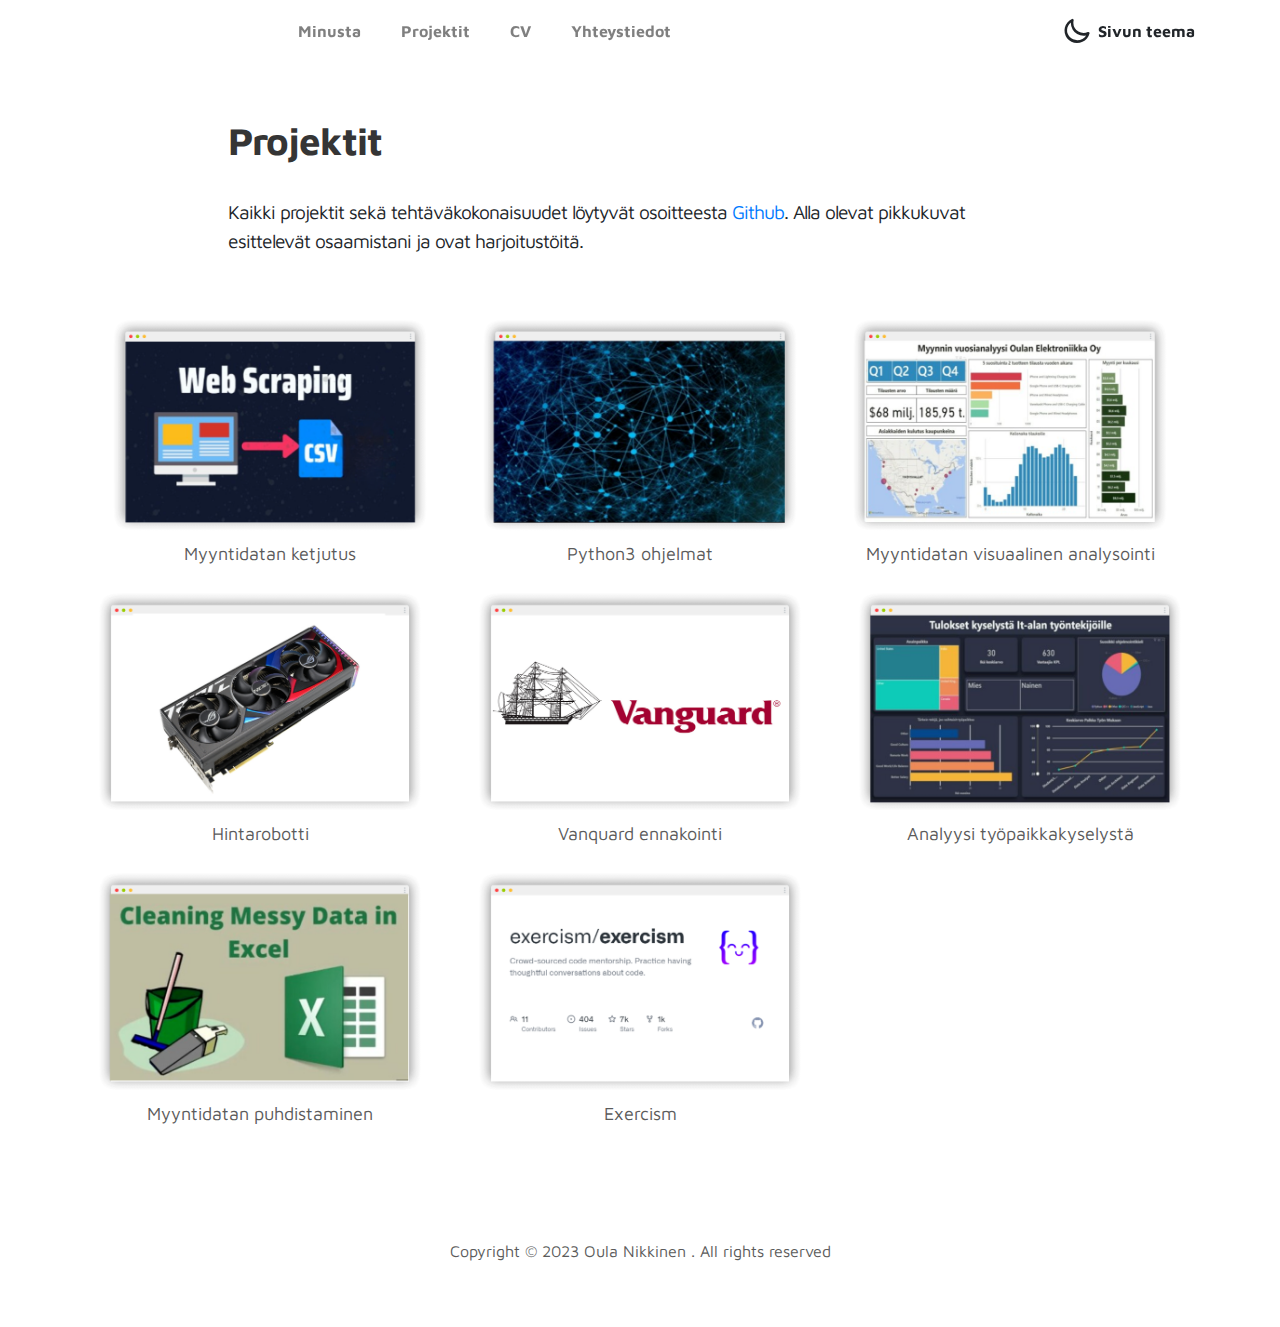
==== portfolio.html @ 18b3847d "Add files via upload" ====
<!doctype html>
<html lang="en">
  <!--ALKUTEKSTIT-->
  <head>
    <meta charset="utf-8">
    <meta name="viewport" content="width=device-width, initial-scale=1, shrink-to-fit=no">
    <meta name="description" content="">
    <meta name="author" content="">

    <title>Oula Nikkinen</title>

    <link rel="stylesheet" href="css/bootstrap.min.css">
    <link rel="stylesheet" href="css/unicons.css">
    <link rel="stylesheet" href="css/owl.carousel.min.css">
    <link rel="stylesheet" href="css/owl.theme.default.min.css">

    <!-- MAIN STYLE -->
    <link rel="stylesheet" href="css/tooplate-style.css">

  </head>
  <!--PAARUOKA-->
  <body>

    <!-- MENU -->
    <nav class="navbar navbar-expand-sm navbar-light">
      <div class="container">
        <a href="index.html" class="nav-icon"> <!-- Icon link to frontpage -->
          <script src="https://cdn.lordicon.com/ritcuqlt.js"></script>
          <lord-icon src="https://cdn.lordicon.com/etqbfrgp.json" trigger="hover" colors="outline:#131432,primary:#b4b4b4,secondary:#848484,tertiary:#b26836,quaternary:#f4f19c" state="hover" style="width:90px;height:90px"></lord-icon>
        </a>
        <a class="navbar-brand" href="index.html"></a>
    
        <button class="navbar-toggler" type="button" data-toggle="collapse" data-target="#navbarNav" aria-controls="navbarNav" aria-expanded="false"
          aria-label="Toggle navigation">
          <span class="navbar-toggler-icon"></span>
          <span class="navbar-toggler-icon"></span>
          <span class="navbar-toggler-icon"></span>
        </button>
    
        <div class="collapse navbar-collapse" id="navbarNav">
          <ul class="navbar-nav mx-auto">
            <li class="nav-item">
              <a href="index.html#Minusta" class="nav-link"><span data-hover="Minusta">Minusta</span></a>
            </li>
            <li class="nav-item">
              <a href="#project" class="nav-link"><span data-hover="Projektit">Projektit</span></a>
            </li>
            <li class="nav-item">
              <a href="index.html#CV" class="nav-link"><span data-hover="CV">CV</span></a>
            </li>
            <li class="nav-item">
              <a href="index.html#Yhteystiedot" class="nav-link"><span data-hover="Yhteystiedot">Yhteystiedot</span></a>
            </li>
          </ul>
    
          <ul class="navbar-nav ml-lg-auto">
            <div class="ml-lg-4">
              <div class="color-mode d-lg-flex justify-content-center align-items-center">
                <i class="color-mode-icon"></i>
                Sivun teema
              </div>
            </div>
          </ul>
        </div>
      </div>
    </nav>
    
	  <!-- PROJECTS -->
    <section class="project py-5" id="project">
      <div class="col-lg-8 mx-auto">
        <h2>Projektit</h2><br><h4><small> Kaikki projektit sekä tehtäväkokonaisuudet löytyvät osoitteesta <a href="https://github.com/0ulis?tab=repositories">Github</a>. Alla olevat pikkukuvat esittelevät osaamistani ja ovat harjoitustöitä. </small></h4>
      </div>
    
      <br><br>
      
      <div class="container">
        <div class="row">
          <div class="col-12 text-center">
            <div class="d-flex justify-content-center">
                <!-- First row of three boxes -->
                <div class="col-lg-4">
                  <!-- Box 1 -->
                  <a target="_blank" href="https://github.com/0ulis/.csv-myyntitietojen-analysointi/blob/main/Myynti_Data_Analysointi_Projekti/Script1%20-%20Myynnin_Analysointi/Koodi1%20-%20Myynnin_Analysointi.ipynb" class="box-link">
                    <div class="box">
                      <img src="images/project02/tinywow_project-image01234_20310972.png" class="img-fluid" alt="project image">
                      <p>Myyntidatan ketjutus</p>
                    </div>
                  </a>
                </div>
                <div class="col-lg-4">
                  <!-- Box 2 -->
                  <a target="_blank" href="https://github.com/0ulis/Pythonic-Adventures" class="box-link">
                    <div class="box">
                      <img src="images/project02/tinywow_project-image01234_20310542.png" class="img-fluid" alt="project image">
                      <p>Python3 ohjelmat</p>
                    </div>
                  </a>
                </div>
                <div class="col-lg-4">
                  <!-- Box 3 -->
                  <a target="_blank" href="https://github.com/0ulis/Myynnin-vuosianalyysi-projekti" class="box-link">
                    <div class="box">
                      <img src="images/project02/tinywow_project-image01234_20311179.png" class="img-fluid" alt="project image">
                      <p>Myyntidatan visuaalinen analysointi</p>
                    </div>
                  </a>
                </div>
              </div>
      
              <div class="row">
                <!-- Second row of three boxes -->
                <div class="col-lg-4">
                  <!-- Box 4 -->
                  <a target="_blank" href="https://github.com/0ulis/Hinnan-automaatiotarkistus/blob/main/Folder%20-%20Web_scraping_pythonilla/Koodi1%20-%20Web-Scraping_projekti.ipynb" class="box-link">
                    <div class="box">
                      <img src="images/project02/tinywow_project-image01234_20312585.png" class="img-fluid" alt="project image">
                      <p>Hintarobotti</p>
                    </div>
                  </a>
                </div>
                <div class="col-lg-4">
                  <!-- Box 5 -->
                  <a target="_blank" href="https://github.com/0ulis/Sijoituksien-ennakointi/blob/main/P%C3%B6rssi_ennustus_projekti/p%C3%B6rssi.ipynb" class="box-link">
                    <div class="box">
                      <img src="images/project02/tinywow_project-image01234_20310652.png" class="img-fluid" alt="project image">
                      <p>Vanquard ennakointi</p>
                    </div>
                  </a>
                </div>
                <div class="col-lg-4">
                  <!-- Box 6 -->
                  <a target="_blank" href="https://github.com/0ulis/It-aiheisen-kyselyn-analysointi" class="box-link">
                    <div class="box">
                      <img src="images/project02/tinywow_project-image01234_20310815.png" class="img-fluid" alt="project image">
                      <p>Analyysi työpaikkakyselystä</p>
                    </div>
                  </a>
                </div>
              </div>
              <div class="row">
                <!-- Third row of three boxes -->
                  <div class="col-lg-4">
                    <!-- Box 7 -->
                    <a target="_blank" href="https://github.com/0ulis/Myyntidatan-puhdistaminen/blob/main/Myynti_Data_Analysointi_Projekti/Script1%20-%20Myynnin_Analysointi/Koodi1%20-%20Myynnin_Analysointi.ipynb" class="box-link">
                      <div class="box">
                        <img src="images/project02/tinywow_project-image01234_20310732.png" class="img-fluid" alt="project image">
                        <p>Myyntidatan puhdistaminen</p>
                      </div>
                    </a>
                  </div>
                  <div class="col-lg-4">
                      <!-- Box 8 -->
                      <a target="_blank" href="https://github.com/0ulis/exercism-python-ratkaisut" class="box-link">
                        <div class="box">
                          <img src="images/project02/tinywow_project-image01234_20313054.png" class="img-fluid" alt="project image">
                          <p>Exercism</p>
                        </div>
                      </a>
                  </div>
                    <!--<div class="col-lg-4">-->
                      <!-- Box 9 --><!--
                      <a target="_blank" href="https://github.com/username/project9" class="box-link">
                        <div class="box">
                          <img src="images/project09/image.jpg" class="img-fluid" alt="project image">
                          <p>Project 9 Title</p>
                        </div>
                      </a>
                    </div> -->
              </div>
            </div>
          </div>
        </div>
      </div>
    </section>
  
    <!-- FOOTER -->
     <footer class="footer py-5">
          <div class="container">
               <div class="row">

                    <div class="col-lg-12 col-12">                                
                        <p class="copyright-text text-center">Copyright &copy; 2023 Oula Nikkinen . All rights reserved</p>
                        
                    </div>
                    
               </div>
          </div>
     </footer>

     <!--LOPPUTEKSTIT-->
    <section>
      <script src="js/jquery-3.3.1.min.js"></script>
      <script src="js/popper.min.js"></script>
      <script src="js/bootstrap.min.js"></script>
      <script src="js/Headroom.js"></script>
      <script src="js/jQuery.headroom.js"></script>
      <script src="js/owl.carousel.min.js"></script>
      <script src="js/smoothscroll.js"></script>
      <script src="js/custom.js"></script>
    </section>

  </body>
</html>
---- css/unicons.css ----
@font-face {
  font-family: 'unicons';
  src: url('../font/unicons.eot?42479262');
  src: url('../font/unicons.eot?42479262#iefix') format('embedded-opentype'),
       url('../font/unicons.woff2?42479262') format('woff2'),
       url('../font/unicons.woff?42479262') format('woff'),
       url('../font/unicons.ttf?42479262') format('truetype'),
       url('../font/unicons.svg?42479262#unicons') format('svg');
  font-weight: normal;
  font-style: normal;
}
/* Chrome hack: SVG is rendered more smooth in Windozze. 100% magic, uncomment if you need it. */
/* Note, that will break hinting! In other OS-es font will be not as sharp as it could be */
/*
@media screen and (-webkit-min-device-pixel-ratio:0) {
  @font-face {
    font-family: 'unicons';
    src: url('../font/unicons.svg?42479262#unicons') format('svg');
  }
}
*/
 
 [class^="uil-"]:before, [class*=" uil-"]:before {
  font-family: "unicons";
  font-style: normal;
  font-weight: normal;
  speak: none;
 
  display: inline-block;
  text-decoration: inherit;
  width: 1em;
  margin-right: .2em;
  text-align: center;
  /* opacity: .8; */
 
  /* For safety - reset parent styles, that can break glyph codes*/
  font-variant: normal;
  text-transform: none;
 
  /* fix buttons height, for twitter bootstrap */
  line-height: 1em;
 
  /* Animation center compensation - margins should be symmetric */
  /* remove if not needed */
  margin-left: .2em;
 
  /* you can be more comfortable with increased icons size */
  /* font-size: 120%; */
 
  /* Font smoothing. That was taken from TWBS */
  -webkit-font-smoothing: antialiased;
  -moz-osx-font-smoothing: grayscale;
 
  /* Uncomment for 3D effect */
  /* text-shadow: 1px 1px 1px rgba(127, 127, 127, 0.3); */
}
 
.uil-abacus:before { content: '\e800'; } /* '' */
.uil-accessible-icon-alt:before { content: '\e801'; } /* '' */
.uil-adjust-alt:before { content: '\e802'; } /* '' */
.uil-adjust-circle:before { content: '\e803'; } /* '' */
.uil-adjust-half:before { content: '\e804'; } /* '' */
.uil-adjust:before { content: '\e805'; } /* '' */
.uil-airplay:before { content: '\e806'; } /* '' */
.uil-align-alt:before { content: '\e807'; } /* '' */
.uil-align-center-alt:before { content: '\e808'; } /* '' */
.uil-align-center-h:before { content: '\e809'; } /* '' */
.uil-align-center-justify:before { content: '\e80a'; } /* '' */
.uil-align-center-v:before { content: '\e80b'; } /* '' */
.uil-align-center:before { content: '\e80c'; } /* '' */
.uil-align-justify:before { content: '\e80d'; } /* '' */
.uil-align-left-justify:before { content: '\e80e'; } /* '' */
.uil-align-left:before { content: '\e80f'; } /* '' */
.uil-align-letter-right:before { content: '\e810'; } /* '' */
.uil-align-right-justify:before { content: '\e811'; } /* '' */
.uil-align-right:before { content: '\e812'; } /* '' */
.uil-align:before { content: '\e813'; } /* '' */
.uil-ambulance:before { content: '\e814'; } /* '' */
.uil-analysis:before { content: '\e815'; } /* '' */
.uil-analytics:before { content: '\e816'; } /* '' */
.uil-anchor:before { content: '\e817'; } /* '' */
.uil-android-phone-slash:before { content: '\e818'; } /* '' */
.uil-angle-double-down:before { content: '\e819'; } /* '' */
.uil-angle-double-left:before { content: '\e81a'; } /* '' */
.uil-angle-double-right:before { content: '\e81b'; } /* '' */
.uil-angle-double-up:before { content: '\e81c'; } /* '' */
.uil-angle-down:before { content: '\e81d'; } /* '' */
.uil-angle-left:before { content: '\e81e'; } /* '' */
.uil-angle-right-b:before { content: '\e81f'; } /* '' */
.uil-angle-right:before { content: '\e820'; } /* '' */
.uil-angle-up:before { content: '\e821'; } /* '' */
.uil-annoyed-alt:before { content: '\e822'; } /* '' */
.uil-annoyed:before { content: '\e823'; } /* '' */
.uil-apps:before { content: '\e824'; } /* '' */
.uil-archive-alt:before { content: '\e825'; } /* '' */
.uil-archive:before { content: '\e826'; } /* '' */
.uil-arrow-break:before { content: '\e827'; } /* '' */
.uil-arrow-circle-down:before { content: '\e828'; } /* '' */
.uil-arrow-circle-left:before { content: '\e829'; } /* '' */
.uil-arrow-circle-right:before { content: '\e82a'; } /* '' */
.uil-arrow-circle-up:before { content: '\e82b'; } /* '' */
.uil-arrow-compress-h:before { content: '\e82c'; } /* '' */
.uil-arrow-down-left:before { content: '\e82d'; } /* '' */
.uil-arrow-down-right:before { content: '\e82e'; } /* '' */
.uil-arrow-down:before { content: '\e82f'; } /* '' */
.uil-arrow-from-right:before { content: '\e830'; } /* '' */
.uil-arrow-from-top:before { content: '\e831'; } /* '' */
.uil-arrow-growth:before { content: '\e832'; } /* '' */
.uil-arrow-left:before { content: '\e833'; } /* '' */
.uil-arrow-random:before { content: '\e834'; } /* '' */
.uil-arrow-resize-diagonal:before { content: '\e835'; } /* '' */
.uil-arrow-right:before { content: '\e836'; } /* '' */
.uil-arrow-to-bottom:before { content: '\e837'; } /* '' */
.uil-arrow-to-right:before { content: '\e838'; } /* '' */
.uil-arrow-up-left:before { content: '\e839'; } /* '' */
.uil-arrow-up-right:before { content: '\e83a'; } /* '' */
.uil-arrow-up:before { content: '\e83b'; } /* '' */
.uil-arrows-h-alt:before { content: '\e83c'; } /* '' */
.uil-arrows-h:before { content: '\e83d'; } /* '' */
.uil-arrows-left-down:before { content: '\e83e'; } /* '' */
.uil-arrows-maximize:before { content: '\e83f'; } /* '' */
.uil-arrows-merge:before { content: '\e840'; } /* '' */
.uil-arrows-resize-h:before { content: '\e841'; } /* '' */
.uil-arrows-resize-v:before { content: '\e842'; } /* '' */
.uil-arrows-resize:before { content: '\e843'; } /* '' */
.uil-arrows-right-down:before { content: '\e844'; } /* '' */
.uil-arrows-shrink-h:before { content: '\e845'; } /* '' */
.uil-arrows-shrink-v:before { content: '\e846'; } /* '' */
.uil-arrows-up-right:before { content: '\e847'; } /* '' */
.uil-arrows-v-alt:before { content: '\e848'; } /* '' */
.uil-arrows-v:before { content: '\e849'; } /* '' */
.uil-at:before { content: '\e84a'; } /* '' */
.uil-atm-card:before { content: '\e84b'; } /* '' */
.uil-atom:before { content: '\e84c'; } /* '' */
.uil-auto-flash:before { content: '\e84d'; } /* '' */
.uil-award-alt:before { content: '\e84e'; } /* '' */
.uil-award:before { content: '\e84f'; } /* '' */
.uil-baby-carriage:before { content: '\e850'; } /* '' */
.uil-backpack:before { content: '\e851'; } /* '' */
.uil-backspace:before { content: '\e852'; } /* '' */
.uil-backward:before { content: '\e853'; } /* '' */
.uil-bag-alt:before { content: '\e854'; } /* '' */
.uil-bag-slash:before { content: '\e855'; } /* '' */
.uil-bag:before { content: '\e856'; } /* '' */
.uil-ball:before { content: '\e857'; } /* '' */
.uil-ban:before { content: '\e858'; } /* '' */
.uil-bars:before { content: '\e859'; } /* '' */
.uil-basketball-hoop:before { content: '\e85a'; } /* '' */
.uil-basketball:before { content: '\e85b'; } /* '' */
.uil-battery-bolt:before { content: '\e85c'; } /* '' */
.uil-battery-empty:before { content: '\e85d'; } /* '' */
.uil-bed-double:before { content: '\e85e'; } /* '' */
.uil-bed:before { content: '\e85f'; } /* '' */
.uil-bell-school:before { content: '\e860'; } /* '' */
.uil-bell-slash:before { content: '\e861'; } /* '' */
.uil-bill:before { content: '\e862'; } /* '' */
.uil-bitcoin-circle:before { content: '\e863'; } /* '' */
.uil-bitcoin:before { content: '\e864'; } /* '' */
.uil-bluetooth-b:before { content: '\e865'; } /* '' */
.uil-bolt-alt:before { content: '\e866'; } /* '' */
.uil-bolt-slash:before { content: '\e867'; } /* '' */
.uil-bolt:before { content: '\e868'; } /* '' */
.uil-book-alt:before { content: '\e869'; } /* '' */
.uil-book-medical:before { content: '\e86a'; } /* '' */
.uil-book-open:before { content: '\e86b'; } /* '' */
.uil-book-reader:before { content: '\e86c'; } /* '' */
.uil-book:before { content: '\e86d'; } /* '' */
.uil-bookmark-full:before { content: '\e86e'; } /* '' */
.uil-bookmark:before { content: '\e86f'; } /* '' */
.uil-books:before { content: '\e870'; } /* '' */
.uil-boombox:before { content: '\e871'; } /* '' */
.uil-border-alt:before { content: '\e872'; } /* '' */
.uil-border-bottom:before { content: '\e873'; } /* '' */
.uil-border-clear:before { content: '\e874'; } /* '' */
.uil-border-horizontal:before { content: '\e875'; } /* '' */
.uil-border-inner:before { content: '\e876'; } /* '' */
.uil-border-left:before { content: '\e877'; } /* '' */
.uil-border-out:before { content: '\e878'; } /* '' */
.uil-border-right:before { content: '\e879'; } /* '' */
.uil-border-top:before { content: '\e87a'; } /* '' */
.uil-border-vertical:before { content: '\e87b'; } /* '' */
.uil-box:before { content: '\e87c'; } /* '' */
.uil-briefcase-alt:before { content: '\e87d'; } /* '' */
.uil-briefcase:before { content: '\e87e'; } /* '' */
.uil-bright:before { content: '\e87f'; } /* '' */
.uil-brightness-empty:before { content: '\e880'; } /* '' */
.uil-brightness-half:before { content: '\e881'; } /* '' */
.uil-brightness-low:before { content: '\e882'; } /* '' */
.uil-brightness-minus:before { content: '\e883'; } /* '' */
.uil-brightness-plus:before { content: '\e884'; } /* '' */
.uil-brightness:before { content: '\e885'; } /* '' */
.uil-bring-bottom:before { content: '\e886'; } /* '' */
.uil-bring-front:before { content: '\e887'; } /* '' */
.uil-brush-alt:before { content: '\e888'; } /* '' */
.uil-bug:before { content: '\e889'; } /* '' */
.uil-building:before { content: '\e88a'; } /* '' */
.uil-bullseye:before { content: '\e88b'; } /* '' */
.uil-bus-alt:before { content: '\e88c'; } /* '' */
.uil-bus-school:before { content: '\e88d'; } /* '' */
.uil-bus:before { content: '\e88e'; } /* '' */
.uil-calcualtor:before { content: '\e88f'; } /* '' */
.uil-calculator-alt:before { content: '\e890'; } /* '' */
.uil-calendar-alt:before { content: '\e891'; } /* '' */
.uil-calendar-slash:before { content: '\e892'; } /* '' */
.uil-calender:before { content: '\e893'; } /* '' */
.uil-calling:before { content: '\e894'; } /* '' */
.uil-camera-plus:before { content: '\e895'; } /* '' */
.uil-camera-slash:before { content: '\e896'; } /* '' */
.uil-camera:before { content: '\e897'; } /* '' */
.uil-cancel:before { content: '\e898'; } /* '' */
.uil-capsule:before { content: '\e899'; } /* '' */
.uil-capture:before { content: '\e89a'; } /* '' */
.uil-car-sideview:before { content: '\e89b'; } /* '' */
.uil-car-slash:before { content: '\e89c'; } /* '' */
.uil-car-wash:before { content: '\e89d'; } /* '' */
.uil-car:before { content: '\e89e'; } /* '' */
.uil-card-atm:before { content: '\e89f'; } /* '' */
.uil-caret-right:before { content: '\e8a0'; } /* '' */
.uil-cart:before { content: '\e8a1'; } /* '' */
.uil-cell:before { content: '\e8a2'; } /* '' */
.uil-celsius:before { content: '\e8a3'; } /* '' */
.uil-chart-bar-alt:before { content: '\e8a4'; } /* '' */
.uil-chart-bar:before { content: '\e8a5'; } /* '' */
.uil-chart-down:before { content: '\e8a6'; } /* '' */
.uil-chart-growth-alt:before { content: '\e8a7'; } /* '' */
.uil-chart-growth:before { content: '\e8a8'; } /* '' */
.uil-chart-line:before { content: '\e8a9'; } /* '' */
.uil-chart-pie-alt:before { content: '\e8aa'; } /* '' */
.uil-chart-pie:before { content: '\e8ab'; } /* '' */
.uil-chart:before { content: '\e8ac'; } /* '' */
.uil-chat-bubble-user:before { content: '\e8ad'; } /* '' */
.uil-chat-info:before { content: '\e8ae'; } /* '' */
.uil-chat:before { content: '\e8af'; } /* '' */
.uil-check-circle:before { content: '\e8b0'; } /* '' */
.uil-check-square:before { content: '\e8b1'; } /* '' */
.uil-check:before { content: '\e8b2'; } /* '' */
.uil-circle-layer:before { content: '\e8b3'; } /* '' */
.uil-circle:before { content: '\e8b4'; } /* '' */
.uil-circuit:before { content: '\e8b5'; } /* '' */
.uil-clapper-board:before { content: '\e8b6'; } /* '' */
.uil-clipboard-alt:before { content: '\e8b7'; } /* '' */
.uil-clipboard-blank:before { content: '\e8b8'; } /* '' */
.uil-clipboard-notes:before { content: '\e8b9'; } /* '' */
.uil-clipboard:before { content: '\e8ba'; } /* '' */
.uil-clock-eight:before { content: '\e8bb'; } /* '' */
.uil-clock-five:before { content: '\e8bc'; } /* '' */
.uil-clock-nine:before { content: '\e8bd'; } /* '' */
.uil-clock-seven:before { content: '\e8be'; } /* '' */
.uil-clock-ten:before { content: '\e8bf'; } /* '' */
.uil-clock-three:before { content: '\e8c0'; } /* '' */
.uil-clock-two:before { content: '\e8c1'; } /* '' */
.uil-clock:before { content: '\e8c2'; } /* '' */
.uil-closed-captioning:before { content: '\e8c3'; } /* '' */
.uil-cloud-block:before { content: '\e8c4'; } /* '' */
.uil-cloud-bookmark:before { content: '\e8c5'; } /* '' */
.uil-cloud-check:before { content: '\e8c6'; } /* '' */
.uil-cloud-computing:before { content: '\e8c7'; } /* '' */
.uil-cloud-data-connection:before { content: '\e8c8'; } /* '' */
.uil-cloud-database-tree:before { content: '\e8c9'; } /* '' */
.uil-cloud-download:before { content: '\e8ca'; } /* '' */
.uil-cloud-drizzle:before { content: '\e8cb'; } /* '' */
.uil-cloud-exclamation:before { content: '\e8cc'; } /* '' */
.uil-cloud-hail:before { content: '\e8cd'; } /* '' */
.uil-cloud-heart:before { content: '\e8ce'; } /* '' */
.uil-cloud-info:before { content: '\e8cf'; } /* '' */
.uil-cloud-lock:before { content: '\e8d0'; } /* '' */
.uil-cloud-meatball:before { content: '\e8d1'; } /* '' */
.uil-cloud-moon-hail:before { content: '\e8d2'; } /* '' */
.uil-cloud-moon-meatball:before { content: '\e8d3'; } /* '' */
.uil-cloud-moon-rain:before { content: '\e8d4'; } /* '' */
.uil-cloud-moon-showers:before { content: '\e8d5'; } /* '' */
.uil-cloud-moon:before { content: '\e8d6'; } /* '' */
.uil-cloud-question:before { content: '\e8d7'; } /* '' */
.uil-cloud-rain-sun:before { content: '\e8d8'; } /* '' */
.uil-cloud-rain:before { content: '\e8d9'; } /* '' */
.uil-cloud-redo:before { content: '\e8da'; } /* '' */
.uil-cloud-set:before { content: '\e8db'; } /* '' */
.uil-cloud-share:before { content: '\e8dc'; } /* '' */
.uil-cloud-shield:before { content: '\e8dd'; } /* '' */
.uil-cloud-showers-alt:before { content: '\e8de'; } /* '' */
.uil-cloud-showers-heavy:before { content: '\e8df'; } /* '' */
.uil-cloud-showers:before { content: '\e8e0'; } /* '' */
.uil-cloud-slash:before { content: '\e8e1'; } /* '' */
.uil-cloud-sun-hail:before { content: '\e8e2'; } /* '' */
.uil-cloud-sun-meatball:before { content: '\e8e3'; } /* '' */
.uil-cloud-sun-rain-alt:before { content: '\e8e4'; } /* '' */
.uil-cloud-sun-rain:before { content: '\e8e5'; } /* '' */
.uil-cloud-sun-tear:before { content: '\e8e6'; } /* '' */
.uil-cloud-sun:before { content: '\e8e7'; } /* '' */
.uil-cloud-times:before { content: '\e8e8'; } /* '' */
.uil-cloud-unlock:before { content: '\e8e9'; } /* '' */
.uil-cloud-upload:before { content: '\e8ea'; } /* '' */
.uil-cloud-wifi:before { content: '\e8eb'; } /* '' */
.uil-cloud-wind:before { content: '\e8ec'; } /* '' */
.uil-cloud:before { content: '\e8ed'; } /* '' */
.uil-clouds:before { content: '\e8ee'; } /* '' */
.uil-club:before { content: '\e8ef'; } /* '' */
.uil-code:before { content: '\e8f0'; } /* '' */
.uil-coffee:before { content: '\e8f1'; } /* '' */
.uil-cog:before { content: '\e8f2'; } /* '' */
.uil-coins:before { content: '\e8f3'; } /* '' */
.uil-columns:before { content: '\e8f4'; } /* '' */
.uil-comment-alt-block:before { content: '\e8f5'; } /* '' */
.uil-comment-alt-chart-lines:before { content: '\e8f6'; } /* '' */
.uil-comment-alt-check:before { content: '\e8f7'; } /* '' */
.uil-comment-alt-dots:before { content: '\e8f8'; } /* '' */
.uil-comment-alt-download:before { content: '\e8f9'; } /* '' */
.uil-comment-alt-edit:before { content: '\e8fa'; } /* '' */
.uil-comment-alt-exclamation:before { content: '\e8fb'; } /* '' */
.uil-comment-alt-heart:before { content: '\e8fc'; } /* '' */
.uil-comment-alt-image:before { content: '\e8fd'; } /* '' */
.uil-comment-alt-info:before { content: '\e8fe'; } /* '' */
.uil-comment-alt-lines:before { content: '\e8ff'; } /* '' */
.uil-comment-alt-lock:before { content: '\e900'; } /* '' */
.uil-comment-alt-medical:before { content: '\e901'; } /* '' */
.uil-comment-alt-message:before { content: '\e902'; } /* '' */
.uil-comment-alt-notes:before { content: '\e903'; } /* '' */
.uil-comment-alt-plus:before { content: '\e904'; } /* '' */
.uil-comment-alt-question:before { content: '\e905'; } /* '' */
.uil-comment-alt-redo:before { content: '\e906'; } /* '' */
.uil-comment-alt-search:before { content: '\e907'; } /* '' */
.uil-comment-alt-share:before { content: '\e908'; } /* '' */
.uil-comment-alt-shield:before { content: '\e909'; } /* '' */
.uil-comment-alt-upload:before { content: '\e90a'; } /* '' */
.uil-comment-alt-verify:before { content: '\e90b'; } /* '' */
.uil-comment-alt:before { content: '\e90c'; } /* '' */
.uil-comment-block:before { content: '\e90d'; } /* '' */
.uil-comment-chart-line:before { content: '\e90e'; } /* '' */
.uil-comment-check:before { content: '\e90f'; } /* '' */
.uil-comment-dots:before { content: '\e910'; } /* '' */
.uil-comment-download:before { content: '\e911'; } /* '' */
.uil-comment-edit:before { content: '\e912'; } /* '' */
.uil-comment-exclamation:before { content: '\e913'; } /* '' */
.uil-comment-heart:before { content: '\e914'; } /* '' */
.uil-comment-image:before { content: '\e915'; } /* '' */
.uil-comment-info-alt:before { content: '\e916'; } /* '' */
.uil-comment-info:before { content: '\e917'; } /* '' */
.uil-comment-lines:before { content: '\e918'; } /* '' */
.uil-comment-lock:before { content: '\e919'; } /* '' */
.uil-comment-medical:before { content: '\e91a'; } /* '' */
.uil-comment-message:before { content: '\e91b'; } /* '' */
.uil-comment-notes:before { content: '\e91c'; } /* '' */
.uil-comment-plus:before { content: '\e91d'; } /* '' */
.uil-comment-question:before { content: '\e91e'; } /* '' */
.uil-comment-redo:before { content: '\e91f'; } /* '' */
.uil-comment-search:before { content: '\e920'; } /* '' */
.uil-comment-share:before { content: '\e921'; } /* '' */
.uil-comment-shield:before { content: '\e922'; } /* '' */
.uil-comment-slash:before { content: '\e923'; } /* '' */
.uil-comment-upload:before { content: '\e924'; } /* '' */
.uil-comment-verify:before { content: '\e925'; } /* '' */
.uil-comment:before { content: '\e926'; } /* '' */
.uil-comments-alt:before { content: '\e927'; } /* '' */
.uil-comments:before { content: '\e928'; } /* '' */
.uil-commnet-alt-slash:before { content: '\e929'; } /* '' */
.uil-compact-disc:before { content: '\e92a'; } /* '' */
.uil-compass:before { content: '\e92b'; } /* '' */
.uil-compress-alt-left:before { content: '\e92c'; } /* '' */
.uil-compress-alt:before { content: '\e92d'; } /* '' */
.uil-compress-arrows:before { content: '\e92e'; } /* '' */
.uil-compress-lines:before { content: '\e92f'; } /* '' */
.uil-compress-point:before { content: '\e930'; } /* '' */
.uil-compress-v:before { content: '\e931'; } /* '' */
.uil-compress:before { content: '\e932'; } /* '' */
.uil-computer-mouse:before { content: '\e933'; } /* '' */
.uil-confused:before { content: '\e934'; } /* '' */
.uil-constructor:before { content: '\e935'; } /* '' */
.uil-copy-alt:before { content: '\e936'; } /* '' */
.uil-copy-landscape:before { content: '\e937'; } /* '' */
.uil-copy:before { content: '\e938'; } /* '' */
.uil-copyright:before { content: '\e939'; } /* '' */
.uil-corner-down-left:before { content: '\e93a'; } /* '' */
.uil-corner-down-right-alt:before { content: '\e93b'; } /* '' */
.uil-corner-down-right:before { content: '\e93c'; } /* '' */
.uil-corner-left-down:before { content: '\e93d'; } /* '' */
.uil-corner-right-down:before { content: '\e93e'; } /* '' */
.uil-corner-up-left-alt:before { content: '\e93f'; } /* '' */
.uil-corner-up-left:before { content: '\e940'; } /* '' */
.uil-corner-up-right-alt:before { content: '\e941'; } /* '' */
.uil-corner-up-right:before { content: '\e942'; } /* '' */
.uil-creative-commons-pd-alt:before { content: '\e943'; } /* '' */
.uil-creative-commons-pd:before { content: '\e944'; } /* '' */
.uil-crockery:before { content: '\e945'; } /* '' */
.uil-crop-alt-rotate-left:before { content: '\e946'; } /* '' */
.uil-crop-alt-rotate-right:before { content: '\e947'; } /* '' */
.uil-crop-alt:before { content: '\e948'; } /* '' */
.uil-crosshair-alt:before { content: '\e949'; } /* '' */
.uil-crosshair:before { content: '\e94a'; } /* '' */
.uil-crosshairs:before { content: '\e94b'; } /* '' */
.uil-cube:before { content: '\e94c'; } /* '' */
.uil-data-sharing:before { content: '\e94d'; } /* '' */
.uil-database-alt:before { content: '\e94e'; } /* '' */
.uil-database:before { content: '\e94f'; } /* '' */
.uil-desert:before { content: '\e950'; } /* '' */
.uil-desktop-alt-slash:before { content: '\e951'; } /* '' */
.uil-desktop-alt:before { content: '\e952'; } /* '' */
.uil-desktop-cloud-alt:before { content: '\e953'; } /* '' */
.uil-desktop-slash:before { content: '\e954'; } /* '' */
.uil-desktop:before { content: '\e955'; } /* '' */
.uil-dialpad-alt:before { content: '\e956'; } /* '' */
.uil-dialpad:before { content: '\e957'; } /* '' */
.uil-diamond:before { content: '\e958'; } /* '' */
.uil-diary-alt:before { content: '\e959'; } /* '' */
.uil-diary:before { content: '\e95a'; } /* '' */
.uil-dice-five:before { content: '\e95b'; } /* '' */
.uil-dice-four:before { content: '\e95c'; } /* '' */
.uil-dice-one:before { content: '\e95d'; } /* '' */
.uil-dice-six:before { content: '\e95e'; } /* '' */
.uil-dice-three:before { content: '\e95f'; } /* '' */
.uil-dice-two:before { content: '\e960'; } /* '' */
.uil-direction:before { content: '\e961'; } /* '' */
.uil-directions:before { content: '\e962'; } /* '' */
.uil-dizzy-meh:before { content: '\e963'; } /* '' */
.uil-dna:before { content: '\e964'; } /* '' */
.uil-document-layout-center:before { content: '\e965'; } /* '' */
.uil-document-layout-left:before { content: '\e966'; } /* '' */
.uil-document-layout-right:before { content: '\e967'; } /* '' */
.uil-document:before { content: '\e968'; } /* '' */
.uil-dollar-alt:before { content: '\e969'; } /* '' */
.uil-dollar-sign-alt:before { content: '\e96a'; } /* '' */
.uil-dollar-sign:before { content: '\e96b'; } /* '' */
.uil-down-arrow:before { content: '\e96c'; } /* '' */
.uil-download-alt:before { content: '\e96d'; } /* '' */
.uil-dribbble:before { content: '\e96e'; } /* '' */
.uil-drill:before { content: '\e96f'; } /* '' */
.uil-dropbox:before { content: '\e970'; } /* '' */
.uil-dumbbell:before { content: '\e971'; } /* '' */
.uil-edit-alt:before { content: '\e972'; } /* '' */
.uil-edit:before { content: '\e973'; } /* '' */
.uil-ellipsis-h:before { content: '\e974'; } /* '' */
.uil-ellipsis-v:before { content: '\e975'; } /* '' */
.uil-emoji:before { content: '\e976'; } /* '' */
.uil-enter:before { content: '\e977'; } /* '' */
.uil-entry:before { content: '\e978'; } /* '' */
.uil-envelope-add:before { content: '\e979'; } /* '' */
.uil-envelope-alt:before { content: '\e97a'; } /* '' */
.uil-envelope-block:before { content: '\e97b'; } /* '' */
.uil-envelope-bookmark:before { content: '\e97c'; } /* '' */
.uil-envelope-check:before { content: '\e97d'; } /* '' */
.uil-envelope-download-alt:before { content: '\e97e'; } /* '' */
.uil-envelope-download:before { content: '\e97f'; } /* '' */
.uil-envelope-edit:before { content: '\e980'; } /* '' */
.uil-envelope-exclamation:before { content: '\e981'; } /* '' */
.uil-envelope-heart:before { content: '\e982'; } /* '' */
.uil-envelope-info:before { content: '\e983'; } /* '' */
.uil-envelope-lock:before { content: '\e984'; } /* '' */
.uil-envelope-minus:before { content: '\e985'; } /* '' */
.uil-envelope-open:before { content: '\e986'; } /* '' */
.uil-envelope-question:before { content: '\e987'; } /* '' */
.uil-envelope-receive:before { content: '\e988'; } /* '' */
.uil-envelope-redo:before { content: '\e989'; } /* '' */
.uil-envelope-search:before { content: '\e98a'; } /* '' */
.uil-envelope-send:before { content: '\e98b'; } /* '' */
.uil-envelope-share:before { content: '\e98c'; } /* '' */
.uil-envelope-shield:before { content: '\e98d'; } /* '' */
.uil-envelope-star:before { content: '\e98e'; } /* '' */
.uil-envelope-times:before { content: '\e98f'; } /* '' */
.uil-envelope-upload-alt:before { content: '\e990'; } /* '' */
.uil-envelope-upload:before { content: '\e991'; } /* '' */
.uil-envelope:before { content: '\e992'; } /* '' */
.uil-envelopes:before { content: '\e993'; } /* '' */
.uil-equal-circle:before { content: '\e994'; } /* '' */
.uil-euro-circle:before { content: '\e995'; } /* '' */
.uil-euro:before { content: '\e996'; } /* '' */
.uil-exchange-alt:before { content: '\e997'; } /* '' */
.uil-exchange:before { content: '\e998'; } /* '' */
.uil-exclamation-circle:before { content: '\e999'; } /* '' */
.uil-exclamation-octagon:before { content: '\e99a'; } /* '' */
.uil-exclamation-triangle:before { content: '\e99b'; } /* '' */
.uil-exclude:before { content: '\e99c'; } /* '' */
.uil-exit:before { content: '\e99d'; } /* '' */
.uil-expand-alt:before { content: '\e99e'; } /* '' */
.uil-expand-arrows-alt:before { content: '\e99f'; } /* '' */
.uil-expand-arrows:before { content: '\e9a0'; } /* '' */
.uil-expand-from-corner:before { content: '\e9a1'; } /* '' */
.uil-expand-left:before { content: '\e9a2'; } /* '' */
.uil-export:before { content: '\e9a3'; } /* '' */
.uil-exposure-alt:before { content: '\e9a4'; } /* '' */
.uil-exposure-increase:before { content: '\e9a5'; } /* '' */
.uil-external-link-alt:before { content: '\e9a6'; } /* '' */
.uil-eye-slash:before { content: '\e9a7'; } /* '' */
.uil-eye:before { content: '\e9a8'; } /* '' */
.uil-facebook:before { content: '\e9a9'; } /* '' */
.uil-fahrenheit:before { content: '\e9aa'; } /* '' */
.uil-fast-mail-alt:before { content: '\e9ab'; } /* '' */
.uil-fast-mail:before { content: '\e9ac'; } /* '' */
.uil-favorite:before { content: '\e9ad'; } /* '' */
.uil-feedback:before { content: '\e9ae'; } /* '' */
.uil-file-alt:before { content: '\e9af'; } /* '' */
.uil-file-blank:before { content: '\e9b0'; } /* '' */
.uil-file-block-alt:before { content: '\e9b1'; } /* '' */
.uil-file-bookmark-alt:before { content: '\e9b2'; } /* '' */
.uil-file-check-alt:before { content: '\e9b3'; } /* '' */
.uil-file-check:before { content: '\e9b4'; } /* '' */
.uil-file-contract-dollar:before { content: '\e9b5'; } /* '' */
.uil-file-copy-alt:before { content: '\e9b6'; } /* '' */
.uil-file-download-alt:before { content: '\e9b7'; } /* '' */
.uil-file-download:before { content: '\e9b8'; } /* '' */
.uil-file-edit-alt:before { content: '\e9b9'; } /* '' */
.uil-file-exclamation-alt:before { content: '\e9ba'; } /* '' */
.uil-file-exclamation:before { content: '\e9bb'; } /* '' */
.uil-file-heart:before { content: '\e9bc'; } /* '' */
.uil-file-info-alt:before { content: '\e9bd'; } /* '' */
.uil-file-landscape-alt:before { content: '\e9be'; } /* '' */
.uil-file-landscape:before { content: '\e9bf'; } /* '' */
.uil-file-lanscape-slash:before { content: '\e9c0'; } /* '' */
.uil-file-lock-alt:before { content: '\e9c1'; } /* '' */
.uil-file-medical-alt:before { content: '\e9c2'; } /* '' */
.uil-file-medical:before { content: '\e9c3'; } /* '' */
.uil-file-minus-alt:before { content: '\e9c4'; } /* '' */
.uil-file-minus:before { content: '\e9c5'; } /* '' */
.uil-file-network:before { content: '\e9c6'; } /* '' */
.uil-file-plus-alt:before { content: '\e9c7'; } /* '' */
.uil-file-plus:before { content: '\e9c8'; } /* '' */
.uil-file-question-alt:before { content: '\e9c9'; } /* '' */
.uil-file-question:before { content: '\e9ca'; } /* '' */
.uil-file-redo-alt:before { content: '\e9cb'; } /* '' */
.uil-file-search-alt:before { content: '\e9cc'; } /* '' */
.uil-file-share-alt:before { content: '\e9cd'; } /* '' */
.uil-file-shield-alt:before { content: '\e9ce'; } /* '' */
.uil-file-slash:before { content: '\e9cf'; } /* '' */
.uil-file-times-alt:before { content: '\e9d0'; } /* '' */
.uil-file-times:before { content: '\e9d1'; } /* '' */
.uil-file-upload-alt:before { content: '\e9d2'; } /* '' */
.uil-file-upload:before { content: '\e9d3'; } /* '' */
.uil-file:before { content: '\e9d4'; } /* '' */
.uil-files-landscapes-alt:before { content: '\e9d5'; } /* '' */
.uil-files-landscapes:before { content: '\e9d6'; } /* '' */
.uil-film:before { content: '\e9d7'; } /* '' */
.uil-filter-slash:before { content: '\e9d8'; } /* '' */
.uil-filter:before { content: '\e9d9'; } /* '' */
.uil-flask-potion:before { content: '\e9da'; } /* '' */
.uil-flask:before { content: '\e9db'; } /* '' */
.uil-flip-h-alt:before { content: '\e9dc'; } /* '' */
.uil-flip-h:before { content: '\e9dd'; } /* '' */
.uil-flip-v-alt:before { content: '\e9de'; } /* '' */
.uil-flip-v:before { content: '\e9df'; } /* '' */
.uil-flower:before { content: '\e9e0'; } /* '' */
.uil-focus-add:before { content: '\e9e1'; } /* '' */
.uil-focus-target:before { content: '\e9e2'; } /* '' */
.uil-focus:before { content: '\e9e3'; } /* '' */
.uil-folder-check:before { content: '\e9e4'; } /* '' */
.uil-folder-download:before { content: '\e9e5'; } /* '' */
.uil-folder-exclamation:before { content: '\e9e6'; } /* '' */
.uil-folder-heart:before { content: '\e9e7'; } /* '' */
.uil-folder-info:before { content: '\e9e8'; } /* '' */
.uil-folder-lock:before { content: '\e9e9'; } /* '' */
.uil-folder-medical:before { content: '\e9ea'; } /* '' */
.uil-folder-minus:before { content: '\e9eb'; } /* '' */
.uil-folder-network:before { content: '\e9ec'; } /* '' */
.uil-folder-plus:before { content: '\e9ed'; } /* '' */
.uil-folder-question:before { content: '\e9ee'; } /* '' */
.uil-folder-slash:before { content: '\e9ef'; } /* '' */
.uil-folder-times:before { content: '\e9f0'; } /* '' */
.uil-folder-upload:before { content: '\e9f1'; } /* '' */
.uil-folder:before { content: '\e9f2'; } /* '' */
.uil-food:before { content: '\e9f3'; } /* '' */
.uil-football-american:before { content: '\e9f4'; } /* '' */
.uil-football-ball:before { content: '\e9f5'; } /* '' */
.uil-football:before { content: '\e9f6'; } /* '' */
.uil-forecastcloud-moon-tear:before { content: '\e9f7'; } /* '' */
.uil-forwaded-call:before { content: '\e9f8'; } /* '' */
.uil-forward:before { content: '\e9f9'; } /* '' */
.uil-frown:before { content: '\e9fa'; } /* '' */
.uil-game-structure:before { content: '\e9fb'; } /* '' */
.uil-game:before { content: '\e9fc'; } /* '' */
.uil-gift:before { content: '\e9fd'; } /* '' */
.uil-glass-martini-alt-slash:before { content: '\e9fe'; } /* '' */
.uil-glass-martini-alt:before { content: '\e9ff'; } /* '' */
.uil-glass-martini:before { content: '\ea00'; } /* '' */
.uil-glass-tea:before { content: '\ea01'; } /* '' */
.uil-glass:before { content: '\ea02'; } /* '' */
.uil-globe:before { content: '\ea03'; } /* '' */
.uil-gold:before { content: '\ea04'; } /* '' */
.uil-google-drive:before { content: '\ea05'; } /* '' */
.uil-graduation-hat:before { content: '\ea06'; } /* '' */
.uil-graph-bar:before { content: '\ea07'; } /* '' */
.uil-grid:before { content: '\ea08'; } /* '' */
.uil-grids:before { content: '\ea09'; } /* '' */
.uil-grin-tongue-wink-alt:before { content: '\ea0a'; } /* '' */
.uil-grin-tongue-wink:before { content: '\ea0b'; } /* '' */
.uil-grin:before { content: '\ea0c'; } /* '' */
.uil-grip-horizontal-line:before { content: '\ea0d'; } /* '' */
.uil-hdd:before { content: '\ea0e'; } /* '' */
.uil-headphones-alt:before { content: '\ea0f'; } /* '' */
.uil-headphones:before { content: '\ea10'; } /* '' */
.uil-heart-alt:before { content: '\ea11'; } /* '' */
.uil-heart-medical:before { content: '\ea12'; } /* '' */
.uil-heart-rate:before { content: '\ea13'; } /* '' */
.uil-heart-sign:before { content: '\ea14'; } /* '' */
.uil-heart:before { content: '\ea15'; } /* '' */
.uil-heartbeat:before { content: '\ea16'; } /* '' */
.uil-history-alt:before { content: '\ea17'; } /* '' */
.uil-history:before { content: '\ea18'; } /* '' */
.uil-home-alt:before { content: '\ea19'; } /* '' */
.uil-home:before { content: '\ea1a'; } /* '' */
.uil-horizontal-align-center:before { content: '\ea1b'; } /* '' */
.uil-horizontal-align-left:before { content: '\ea1c'; } /* '' */
.uil-horizontal-align-right:before { content: '\ea1d'; } /* '' */
.uil-horizontal-distribution-center:before { content: '\ea1e'; } /* '' */
.uil-horizontal-distribution-left:before { content: '\ea1f'; } /* '' */
.uil-horizontal-distribution-right:before { content: '\ea20'; } /* '' */
.uil-hunting:before { content: '\ea21'; } /* '' */
.uil-image-alt-slash:before { content: '\ea22'; } /* '' */
.uil-image-block:before { content: '\ea23'; } /* '' */
.uil-image-broken:before { content: '\ea24'; } /* '' */
.uil-image-check:before { content: '\ea25'; } /* '' */
.uil-image-download:before { content: '\ea26'; } /* '' */
.uil-image-edit:before { content: '\ea27'; } /* '' */
.uil-image-lock:before { content: '\ea28'; } /* '' */
.uil-image-minus:before { content: '\ea29'; } /* '' */
.uil-image-plus:before { content: '\ea2a'; } /* '' */
.uil-image-question:before { content: '\ea2b'; } /* '' */
.uil-image-redo:before { content: '\ea2c'; } /* '' */
.uil-image-resize-landscape:before { content: '\ea2d'; } /* '' */
.uil-image-resize-square:before { content: '\ea2e'; } /* '' */
.uil-image-search:before { content: '\ea2f'; } /* '' */
.uil-image-share:before { content: '\ea30'; } /* '' */
.uil-image-shield:before { content: '\ea31'; } /* '' */
.uil-image-slash:before { content: '\ea32'; } /* '' */
.uil-image-times:before { content: '\ea33'; } /* '' */
.uil-image-upload:before { content: '\ea34'; } /* '' */
.uil-image-v:before { content: '\ea35'; } /* '' */
.uil-image:before { content: '\ea36'; } /* '' */
.uil-images:before { content: '\ea37'; } /* '' */
.uil-incoming-call:before { content: '\ea38'; } /* '' */
.uil-info-circle:before { content: '\ea39'; } /* '' */
.uil-instagram:before { content: '\ea3a'; } /* '' */
.uil-invoice:before { content: '\ea3b'; } /* '' */
.uil-jackhammer:before { content: '\ea3c'; } /* '' */
.uil-kayak:before { content: '\ea3d'; } /* '' */
.uil-key-skeleton-alt:before { content: '\ea3e'; } /* '' */
.uil-key-skeleton:before { content: '\ea3f'; } /* '' */
.uil-keyboard-alt:before { content: '\ea40'; } /* '' */
.uil-keyboard-hide:before { content: '\ea41'; } /* '' */
.uil-keyboard-show:before { content: '\ea42'; } /* '' */
.uil-keyboard:before { content: '\ea43'; } /* '' */
.uil-keyhole-circle:before { content: '\ea44'; } /* '' */
.uil-keyhole-square-full:before { content: '\ea45'; } /* '' */
.uil-keyhole-square:before { content: '\ea46'; } /* '' */
.uil-kid:before { content: '\ea47'; } /* '' */
.uil-label-alt:before { content: '\ea48'; } /* '' */
.uil-label:before { content: '\ea49'; } /* '' */
.uil-lamp:before { content: '\ea4a'; } /* '' */
.uil-laptop-cloud:before { content: '\ea4b'; } /* '' */
.uil-laptop:before { content: '\ea4c'; } /* '' */
.uil-laughing:before { content: '\ea4d'; } /* '' */
.uil-layer-group-slash:before { content: '\ea4e'; } /* '' */
.uil-layer-group:before { content: '\ea4f'; } /* '' */
.uil-layers-alt:before { content: '\ea50'; } /* '' */
.uil-layers-slash:before { content: '\ea51'; } /* '' */
.uil-layers:before { content: '\ea52'; } /* '' */
.uil-left-arrow-from-left:before { content: '\ea53'; } /* '' */
.uil-left-arrow-to-left:before { content: '\ea54'; } /* '' */
.uil-left-indent-alt:before { content: '\ea55'; } /* '' */
.uil-left-indent:before { content: '\ea56'; } /* '' */
.uil-life-ring:before { content: '\ea57'; } /* '' */
.uil-lightbulb-alt:before { content: '\ea58'; } /* '' */
.uil-lightbulb:before { content: '\ea59'; } /* '' */
.uil-line-alt:before { content: '\ea5a'; } /* '' */
.uil-line-spacing:before { content: '\ea5b'; } /* '' */
.uil-link-alt:before { content: '\ea5c'; } /* '' */
.uil-link-broken:before { content: '\ea5d'; } /* '' */
.uil-link-h:before { content: '\ea5e'; } /* '' */
.uil-link:before { content: '\ea5f'; } /* '' */
.uil-list-ui-alt:before { content: '\ea60'; } /* '' */
.uil-list-ul:before { content: '\ea61'; } /* '' */
.uil-location-arrow-alt:before { content: '\ea62'; } /* '' */
.uil-location-arrow:before { content: '\ea63'; } /* '' */
.uil-location-pin-alt:before { content: '\ea64'; } /* '' */
.uil-location-point:before { content: '\ea65'; } /* '' */
.uil-location:before { content: '\ea66'; } /* '' */
.uil-lock-access:before { content: '\ea67'; } /* '' */
.uil-lock-alt:before { content: '\ea68'; } /* '' */
.uil-lock-open-alt:before { content: '\ea69'; } /* '' */
.uil-lock-slash:before { content: '\ea6a'; } /* '' */
.uil-lock:before { content: '\ea6b'; } /* '' */
.uil-mailbox-alt:before { content: '\ea6c'; } /* '' */
.uil-mailbox:before { content: '\ea6d'; } /* '' */
.uil-map-marker-alt:before { content: '\ea6e'; } /* '' */
.uil-map-marker-edit:before { content: '\ea6f'; } /* '' */
.uil-map-marker-info:before { content: '\ea70'; } /* '' */
.uil-map-marker-minus:before { content: '\ea71'; } /* '' */
.uil-map-marker-plus:before { content: '\ea72'; } /* '' */
.uil-map-marker-question:before { content: '\ea73'; } /* '' */
.uil-map-marker-shield:before { content: '\ea74'; } /* '' */
.uil-map-marker-slash:before { content: '\ea75'; } /* '' */
.uil-map-marker:before { content: '\ea76'; } /* '' */
.uil-map-pin-alt:before { content: '\ea77'; } /* '' */
.uil-map-pin:before { content: '\ea78'; } /* '' */
.uil-map:before { content: '\ea79'; } /* '' */
.uil-mars:before { content: '\ea7a'; } /* '' */
.uil-maximize-left:before { content: '\ea7b'; } /* '' */
.uil-medal:before { content: '\ea7c'; } /* '' */
.uil-medical-drip:before { content: '\ea7d'; } /* '' */
.uil-medical-square-full:before { content: '\ea7e'; } /* '' */
.uil-medical-square:before { content: '\ea7f'; } /* '' */
.uil-medical:before { content: '\ea80'; } /* '' */
.uil-medkit:before { content: '\ea81'; } /* '' */
.uil-meeting-board:before { content: '\ea82'; } /* '' */
.uil-meh-alt:before { content: '\ea83'; } /* '' */
.uil-meh-closed-eye:before { content: '\ea84'; } /* '' */
.uil-meh:before { content: '\ea85'; } /* '' */
.uil-message:before { content: '\ea86'; } /* '' */
.uil-microphone-slash:before { content: '\ea87'; } /* '' */
.uil-microphone:before { content: '\ea88'; } /* '' */
.uil-minus-circle:before { content: '\ea89'; } /* '' */
.uil-minus-path:before { content: '\ea8a'; } /* '' */
.uil-minus-square-full:before { content: '\ea8b'; } /* '' */
.uil-minus-square:before { content: '\ea8c'; } /* '' */
.uil-minus:before { content: '\ea8d'; } /* '' */
.uil-missed-call:before { content: '\ea8e'; } /* '' */
.uil-mobey-bill-slash:before { content: '\ea8f'; } /* '' */
.uil-mobile-android-alt:before { content: '\ea90'; } /* '' */
.uil-mobile-android:before { content: '\ea91'; } /* '' */
.uil-mobile-vibrate:before { content: '\ea92'; } /* '' */
.uil-modem:before { content: '\ea93'; } /* '' */
.uil-money-bill-stack:before { content: '\ea94'; } /* '' */
.uil-money-bill:before { content: '\ea95'; } /* '' */
.uil-money-insert:before { content: '\ea96'; } /* '' */
.uil-money-stack:before { content: '\ea97'; } /* '' */
.uil-money-withdraw:before { content: '\ea98'; } /* '' */
.uil-money-withdrawal:before { content: '\ea99'; } /* '' */
.uil-moneybag-alt:before { content: '\ea9a'; } /* '' */
.uil-moneybag:before { content: '\ea9b'; } /* '' */
.uil-monitor-heart-rate:before { content: '\ea9c'; } /* '' */
.uil-monitor:before { content: '\ea9d'; } /* '' */
.uil-moon-eclipse:before { content: '\ea9e'; } /* '' */
.uil-moon:before { content: '\ea9f'; } /* '' */
.uil-moonset:before { content: '\eaa0'; } /* '' */
.uil-mountains-sun:before { content: '\eaa1'; } /* '' */
.uil-mountains:before { content: '\eaa2'; } /* '' */
.uil-mouse-alt:before { content: '\eaa3'; } /* '' */
.uil-mouse:before { content: '\eaa4'; } /* '' */
.uil-multiply:before { content: '\eaa5'; } /* '' */
.uil-music-note:before { content: '\eaa6'; } /* '' */
.uil-music-tune-slash:before { content: '\eaa7'; } /* '' */
.uil-music:before { content: '\eaa8'; } /* '' */
.uil-n-a:before { content: '\eaa9'; } /* '' */
.uil-navigator:before { content: '\eaaa'; } /* '' */
.uil-nerd:before { content: '\eaab'; } /* '' */
.uil-newspaper:before { content: '\eaac'; } /* '' */
.uil-ninja:before { content: '\eaad'; } /* '' */
.uil-no-entry:before { content: '\eaae'; } /* '' */
.uil-notebooks:before { content: '\eaaf'; } /* '' */
.uil-notes:before { content: '\eab0'; } /* '' */
.uil-object-group:before { content: '\eab1'; } /* '' */
.uil-object-ungroup:before { content: '\eab2'; } /* '' */
.uil-octagon:before { content: '\eab3'; } /* '' */
.uil-outgoing-call:before { content: '\eab4'; } /* '' */
.uil-package:before { content: '\eab5'; } /* '' */
.uil-padlock:before { content: '\eab6'; } /* '' */
.uil-paint-tool:before { content: '\eab7'; } /* '' */
.uil-panorama-h-alt:before { content: '\eab8'; } /* '' */
.uil-panorama-h:before { content: '\eab9'; } /* '' */
.uil-panorama-v:before { content: '\eaba'; } /* '' */
.uil-paperclip:before { content: '\eabb'; } /* '' */
.uil-paragraph:before { content: '\eabc'; } /* '' */
.uil-parcel:before { content: '\eabd'; } /* '' */
.uil-parking-square:before { content: '\eabe'; } /* '' */
.uil-pathfinder-unite:before { content: '\eabf'; } /* '' */
.uil-pathfinder:before { content: '\eac0'; } /* '' */
.uil-pause-circle:before { content: '\eac1'; } /* '' */
.uil-pause:before { content: '\eac2'; } /* '' */
.uil-pen:before { content: '\eac3'; } /* '' */
.uil-pentagon:before { content: '\eac4'; } /* '' */
.uil-phone-alt:before { content: '\eac5'; } /* '' */
.uil-phone-pause:before { content: '\eac6'; } /* '' */
.uil-phone-slash:before { content: '\eac7'; } /* '' */
.uil-phone-times:before { content: '\eac8'; } /* '' */
.uil-phone-volume:before { content: '\eac9'; } /* '' */
.uil-phone:before { content: '\eaca'; } /* '' */
.uil-picture:before { content: '\eacb'; } /* '' */
.uil-plane-arrival:before { content: '\eacc'; } /* '' */
.uil-plane-departure:before { content: '\eacd'; } /* '' */
.uil-plane-fly:before { content: '\eace'; } /* '' */
.uil-plane:before { content: '\eacf'; } /* '' */
.uil-play-circle:before { content: '\ead0'; } /* '' */
.uil-play:before { content: '\ead1'; } /* '' */
.uil-plug:before { content: '\ead2'; } /* '' */
.uil-plus-circle:before { content: '\ead3'; } /* '' */
.uil-plus-square:before { content: '\ead4'; } /* '' */
.uil-plus:before { content: '\ead5'; } /* '' */
.uil-podium:before { content: '\ead6'; } /* '' */
.uil-polygon:before { content: '\ead7'; } /* '' */
.uil-post-stamp:before { content: '\ead8'; } /* '' */
.uil-postcard:before { content: '\ead9'; } /* '' */
.uil-pound-circle:before { content: '\eada'; } /* '' */
.uil-pound:before { content: '\eadb'; } /* '' */
.uil-power:before { content: '\eadc'; } /* '' */
.uil-prescription-bottle:before { content: '\eadd'; } /* '' */
.uil-presentation-check:before { content: '\eade'; } /* '' */
.uil-presentation-edit:before { content: '\eadf'; } /* '' */
.uil-presentation-line:before { content: '\eae0'; } /* '' */
.uil-presentation-lines-alt:before { content: '\eae1'; } /* '' */
.uil-presentation-minus:before { content: '\eae2'; } /* '' */
.uil-presentation-play:before { content: '\eae3'; } /* '' */
.uil-presentation-plus:before { content: '\eae4'; } /* '' */
.uil-presentation-times:before { content: '\eae5'; } /* '' */
.uil-presentation:before { content: '\eae6'; } /* '' */
.uil-previous:before { content: '\eae7'; } /* '' */
.uil-pricetag-alt:before { content: '\eae8'; } /* '' */
.uil-print-slash:before { content: '\eae9'; } /* '' */
.uil-print:before { content: '\eaea'; } /* '' */
.uil-processor:before { content: '\eaeb'; } /* '' */
.uil-pump:before { content: '\eaec'; } /* '' */
.uil-puzzle-piece:before { content: '\eaed'; } /* '' */
.uil-question-circle:before { content: '\eaee'; } /* '' */
.uil-rainbow:before { content: '\eaef'; } /* '' */
.uil-raindrops-alt:before { content: '\eaf0'; } /* '' */
.uil-raindrops:before { content: '\eaf1'; } /* '' */
.uil-receipt-alt:before { content: '\eaf2'; } /* '' */
.uil-receipt:before { content: '\eaf3'; } /* '' */
.uil-record-audio:before { content: '\eaf4'; } /* '' */
.uil-redo:before { content: '\eaf5'; } /* '' */
.uil-refresh:before { content: '\eaf6'; } /* '' */
.uil-registered:before { content: '\eaf7'; } /* '' */
.uil-repeat:before { content: '\eaf8'; } /* '' */
.uil-restaurant:before { content: '\eaf9'; } /* '' */
.uil-right-indent-alt:before { content: '\eafa'; } /* '' */
.uil-rope-way:before { content: '\eafb'; } /* '' */
.uil-rotate-360:before { content: '\eafc'; } /* '' */
.uil-rss-alt:before { content: '\eafd'; } /* '' */
.uil-rss-interface:before { content: '\eafe'; } /* '' */
.uil-rss:before { content: '\eaff'; } /* '' */
.uil-ruler-combined:before { content: '\eb00'; } /* '' */
.uil-ruler:before { content: '\eb01'; } /* '' */
.uil-sad-cry:before { content: '\eb02'; } /* '' */
.uil-sad-crying:before { content: '\eb03'; } /* '' */
.uil-sad-dizzy:before { content: '\eb04'; } /* '' */
.uil-sad-squint:before { content: '\eb05'; } /* '' */
.uil-sad:before { content: '\eb06'; } /* '' */
.uil-scaling-left:before { content: '\eb07'; } /* '' */
.uil-scaling-right:before { content: '\eb08'; } /* '' */
.uil-scenery:before { content: '\eb09'; } /* '' */
.uil-schedule:before { content: '\eb0a'; } /* '' */
.uil-science:before { content: '\eb0b'; } /* '' */
.uil-screw:before { content: '\eb0c'; } /* '' */
.uil-scroll-h:before { content: '\eb0d'; } /* '' */
.uil-scroll:before { content: '\eb0e'; } /* '' */
.uil-search-alt:before { content: '\eb0f'; } /* '' */
.uil-search-minus:before { content: '\eb10'; } /* '' */
.uil-search-plus:before { content: '\eb11'; } /* '' */
.uil-search:before { content: '\eb12'; } /* '' */
.uil-server-alt:before { content: '\eb13'; } /* '' */
.uil-server-connection:before { content: '\eb14'; } /* '' */
.uil-server-network-alt:before { content: '\eb15'; } /* '' */
.uil-server-network:before { content: '\eb16'; } /* '' */
.uil-server:before { content: '\eb17'; } /* '' */
.uil-servers:before { content: '\eb18'; } /* '' */
.uil-servicemark:before { content: '\eb19'; } /* '' */
.uil-share-alt:before { content: '\eb1a'; } /* '' */
.uil-shield-check:before { content: '\eb1b'; } /* '' */
.uil-shield-exclamation:before { content: '\eb1c'; } /* '' */
.uil-shield-question:before { content: '\eb1d'; } /* '' */
.uil-shield-slash:before { content: '\eb1e'; } /* '' */
.uil-shield:before { content: '\eb1f'; } /* '' */
.uil-ship:before { content: '\eb20'; } /* '' */
.uil-shop:before { content: '\eb21'; } /* '' */
.uil-shopping-basket:before { content: '\eb22'; } /* '' */
.uil-shopping-cart-alt:before { content: '\eb23'; } /* '' */
.uil-shopping-trolley:before { content: '\eb24'; } /* '' */
.uil-shovel:before { content: '\eb25'; } /* '' */
.uil-shrink:before { content: '\eb26'; } /* '' */
.uil-shuffle:before { content: '\eb27'; } /* '' */
.uil-shutter-alt:before { content: '\eb28'; } /* '' */
.uil-shutter:before { content: '\eb29'; } /* '' */
.uil-sick:before { content: '\eb2a'; } /* '' */
.uil-sign-alt:before { content: '\eb2b'; } /* '' */
.uil-sign-in-alt:before { content: '\eb2c'; } /* '' */
.uil-sign-left:before { content: '\eb2d'; } /* '' */
.uil-sign-out-alt:before { content: '\eb2e'; } /* '' */
.uil-sign-right:before { content: '\eb2f'; } /* '' */
.uil-signal-alt-3:before { content: '\eb30'; } /* '' */
.uil-signal-alt:before { content: '\eb31'; } /* '' */
.uil-signal:before { content: '\eb32'; } /* '' */
.uil-silence:before { content: '\eb33'; } /* '' */
.uil-silent-squint:before { content: '\eb34'; } /* '' */
.uil-sim-card:before { content: '\eb35'; } /* '' */
.uil-sitemap:before { content: '\eb36'; } /* '' */
.uil-skip-forward-alt:before { content: '\eb37'; } /* '' */
.uil-skip-forward-circle:before { content: '\eb38'; } /* '' */
.uil-skip-forward:before { content: '\eb39'; } /* '' */
.uil-sliders-v-alt:before { content: '\eb3a'; } /* '' */
.uil-sliders-v:before { content: '\eb3b'; } /* '' */
.uil-smile-beam:before { content: '\eb3c'; } /* '' */
.uil-smile-dizzy:before { content: '\eb3d'; } /* '' */
.uil-smile-squint-wink-alt:before { content: '\eb3e'; } /* '' */
.uil-smile-squint-wink:before { content: '\eb3f'; } /* '' */
.uil-smile-wink-alt:before { content: '\eb40'; } /* '' */
.uil-smile-wink:before { content: '\eb41'; } /* '' */
.uil-smile:before { content: '\eb42'; } /* '' */
.uil-snow-flake:before { content: '\eb43'; } /* '' */
.uil-snowflake-alt:before { content: '\eb44'; } /* '' */
.uil-snowflake:before { content: '\eb45'; } /* '' */
.uil-sort-amount-down:before { content: '\eb46'; } /* '' */
.uil-sort-amount-up:before { content: '\eb47'; } /* '' */
.uil-sort:before { content: '\eb48'; } /* '' */
.uil-sorting:before { content: '\eb49'; } /* '' */
.uil-space-key:before { content: '\eb4a'; } /* '' */
.uil-spade:before { content: '\eb4b'; } /* '' */
.uil-sperms:before { content: '\eb4c'; } /* '' */
.uil-spin:before { content: '\eb4d'; } /* '' */
.uil-sport:before { content: '\eb4e'; } /* '' */
.uil-square-full:before { content: '\eb4f'; } /* '' */
.uil-square-shape:before { content: '\eb50'; } /* '' */
.uil-square:before { content: '\eb51'; } /* '' */
.uil-squint:before { content: '\eb52'; } /* '' */
.uil-star-half-alt:before { content: '\eb53'; } /* '' */
.uil-star:before { content: '\eb54'; } /* '' */
.uil-step-backward-alt:before { content: '\eb55'; } /* '' */
.uil-step-backward-circle:before { content: '\eb56'; } /* '' */
.uil-step-backward:before { content: '\eb57'; } /* '' */
.uil-step-forward:before { content: '\eb58'; } /* '' */
.uil-stop-circle:before { content: '\eb59'; } /* '' */
.uil-stopwatch-slash:before { content: '\eb5a'; } /* '' */
.uil-stopwatch:before { content: '\eb5b'; } /* '' */
.uil-store-alt:before { content: '\eb5c'; } /* '' */
.uil-store:before { content: '\eb5d'; } /* '' */
.uil-streering:before { content: '\eb5e'; } /* '' */
.uil-stretcher:before { content: '\eb5f'; } /* '' */
.uil-subject:before { content: '\eb60'; } /* '' */
.uil-subway-alt:before { content: '\eb61'; } /* '' */
.uil-subway:before { content: '\eb62'; } /* '' */
.uil-suitcase-alt:before { content: '\eb63'; } /* '' */
.uil-suitcase:before { content: '\eb64'; } /* '' */
.uil-sun:before { content: '\eb65'; } /* '' */
.uil-sunset:before { content: '\eb66'; } /* '' */
.uil-surprise:before { content: '\eb67'; } /* '' */
.uil-swatchbook:before { content: '\eb68'; } /* '' */
.uil-swimmer:before { content: '\eb69'; } /* '' */
.uil-symbol:before { content: '\eb6a'; } /* '' */
.uil-sync-exclamation:before { content: '\eb6b'; } /* '' */
.uil-sync-slash:before { content: '\eb6c'; } /* '' */
.uil-sync:before { content: '\eb6d'; } /* '' */
.uil-syringe:before { content: '\eb6e'; } /* '' */
.uil-table:before { content: '\eb6f'; } /* '' */
.uil-tablet:before { content: '\eb70'; } /* '' */
.uil-tablets:before { content: '\eb71'; } /* '' */
.uil-tachometer-fast:before { content: '\eb72'; } /* '' */
.uil-tag-alt:before { content: '\eb73'; } /* '' */
.uil-tag:before { content: '\eb74'; } /* '' */
.uil-tape:before { content: '\eb75'; } /* '' */
.uil-taxi:before { content: '\eb76'; } /* '' */
.uil-tear:before { content: '\eb77'; } /* '' */
.uil-technology:before { content: '\eb78'; } /* '' */
.uil-telescope:before { content: '\eb79'; } /* '' */
.uil-temperature-empty:before { content: '\eb7a'; } /* '' */
.uil-temperature-half:before { content: '\eb7b'; } /* '' */
.uil-temperature-minus:before { content: '\eb7c'; } /* '' */
.uil-temperature-plus:before { content: '\eb7d'; } /* '' */
.uil-temperature-quarter:before { content: '\eb7e'; } /* '' */
.uil-temperature-three-quarter:before { content: '\eb7f'; } /* '' */
.uil-temperature:before { content: '\eb80'; } /* '' */
.uil-text:before { content: '\eb81'; } /* '' */
.uil-th-large:before { content: '\eb82'; } /* '' */
.uil-th-slash:before { content: '\eb83'; } /* '' */
.uil-th:before { content: '\eb84'; } /* '' */
.uil-thermometer:before { content: '\eb85'; } /* '' */
.uil-thumbs-down:before { content: '\eb86'; } /* '' */
.uil-thumbs-up:before { content: '\eb87'; } /* '' */
.uil-thunderstorm-moon:before { content: '\eb88'; } /* '' */
.uil-thunderstorm-sun:before { content: '\eb89'; } /* '' */
.uil-thunderstorm:before { content: '\eb8a'; } /* '' */
.uil-ticket:before { content: '\eb8b'; } /* '' */
.uil-times-circle:before { content: '\eb8c'; } /* '' */
.uil-times-square:before { content: '\eb8d'; } /* '' */
.uil-times:before { content: '\eb8e'; } /* '' */
.uil-toggle-off:before { content: '\eb8f'; } /* '' */
.uil-toggle-on:before { content: '\eb90'; } /* '' */
.uil-top-arrow-from-top:before { content: '\eb91'; } /* '' */
.uil-top-arrow-to-top:before { content: '\eb92'; } /* '' */
.uil-tornado:before { content: '\eb93'; } /* '' */
.uil-trademark-circle:before { content: '\eb94'; } /* '' */
.uil-trademark:before { content: '\eb95'; } /* '' */
.uil-traffic-barrier:before { content: '\eb96'; } /* '' */
.uil-trash-alt:before { content: '\eb97'; } /* '' */
.uil-trash:before { content: '\eb98'; } /* '' */
.uil-trees:before { content: '\eb99'; } /* '' */
.uil-triangle:before { content: '\eb9a'; } /* '' */
.uil-trophy:before { content: '\eb9b'; } /* '' */
.uil-trowel:before { content: '\eb9c'; } /* '' */
.uil-truck-case:before { content: '\eb9d'; } /* '' */
.uil-truck-loading:before { content: '\eb9e'; } /* '' */
.uil-truck:before { content: '\eb9f'; } /* '' */
.uil-tv-retro-slash:before { content: '\eba0'; } /* '' */
.uil-tv-retro:before { content: '\eba1'; } /* '' */
.uil-umbrella:before { content: '\eba2'; } /* '' */
.uil-unamused:before { content: '\eba3'; } /* '' */
.uil-unlock-alt:before { content: '\eba4'; } /* '' */
.uil-unlock:before { content: '\eba5'; } /* '' */
.uil-upload-alt:before { content: '\eba6'; } /* '' */
.uil-upload:before { content: '\eba7'; } /* '' */
.uil-usd-circle:before { content: '\eba8'; } /* '' */
.uil-usd-square:before { content: '\eba9'; } /* '' */
.uil-user-check:before { content: '\ebaa'; } /* '' */
.uil-user-circle:before { content: '\ebab'; } /* '' */
.uil-user-exclamation:before { content: '\ebac'; } /* '' */
.uil-user-hard-hat:before { content: '\ebad'; } /* '' */
.uil-user-minus:before { content: '\ebae'; } /* '' */
.uil-user-plus:before { content: '\ebaf'; } /* '' */
.uil-user-square:before { content: '\ebb0'; } /* '' */
.uil-user-times:before { content: '\ebb1'; } /* '' */
.uil-user:before { content: '\ebb2'; } /* '' */
.uil-users-alt:before { content: '\ebb3'; } /* '' */
.uil-utensils-alt:before { content: '\ebb4'; } /* '' */
.uil-utensils:before { content: '\ebb5'; } /* '' */
.uil-vector-square-alt:before { content: '\ebb6'; } /* '' */
.uil-vector-square:before { content: '\ebb7'; } /* '' */
.uil-venus:before { content: '\ebb8'; } /* '' */
.uil-vertical-align-bottom:before { content: '\ebb9'; } /* '' */
.uil-vertical-align-center:before { content: '\ebba'; } /* '' */
.uil-vertical-align-top:before { content: '\ebbb'; } /* '' */
.uil-vertical-distribute-bottom:before { content: '\ebbc'; } /* '' */
.uil-vertical-distribution-center:before { content: '\ebbd'; } /* '' */
.uil-vertical-distribution-top:before { content: '\ebbe'; } /* '' */
.uil-video-slash:before { content: '\ebbf'; } /* '' */
.uil-video:before { content: '\ebc0'; } /* '' */
.uil-voicemail-rectangle:before { content: '\ebc1'; } /* '' */
.uil-voicemail:before { content: '\ebc2'; } /* '' */
.uil-volleyball:before { content: '\ebc3'; } /* '' */
.uil-volume-down:before { content: '\ebc4'; } /* '' */
.uil-volume-mute:before { content: '\ebc5'; } /* '' */
.uil-volume-off:before { content: '\ebc6'; } /* '' */
.uil-volume-up:before { content: '\ebc7'; } /* '' */
.uil-volume:before { content: '\ebc8'; } /* '' */
.uil-wall:before { content: '\ebc9'; } /* '' */
.uil-wallet:before { content: '\ebca'; } /* '' */
.uil-watch-alt:before { content: '\ebcb'; } /* '' */
.uil-watch:before { content: '\ebcc'; } /* '' */
.uil-water-drop-slash:before { content: '\ebcd'; } /* '' */
.uil-water-glass:before { content: '\ebce'; } /* '' */
.uil-water:before { content: '\ebcf'; } /* '' */
.uil-web-grid-alt:before { content: '\ebd0'; } /* '' */
.uil-web-grid:before { content: '\ebd1'; } /* '' */
.uil-web-section-alt:before { content: '\ebd2'; } /* '' */
.uil-web-section:before { content: '\ebd3'; } /* '' */
.uil-webcam:before { content: '\ebd4'; } /* '' */
.uil-weight:before { content: '\ebd5'; } /* '' */
.uil-wheel-barrow:before { content: '\ebd6'; } /* '' */
.uil-wheelchair-alt:before { content: '\ebd7'; } /* '' */
.uil-wheelchair:before { content: '\ebd8'; } /* '' */
.uil-wifi-router:before { content: '\ebd9'; } /* '' */
.uil-wifi-slash:before { content: '\ebda'; } /* '' */
.uil-wifi:before { content: '\ebdb'; } /* '' */
.uil-wind:before { content: '\ebdc'; } /* '' */
.uil-window-grid:before { content: '\ebdd'; } /* '' */
.uil-window-maximize:before { content: '\ebde'; } /* '' */
.uil-window-restore:before { content: '\ebdf'; } /* '' */
.uil-window-section:before { content: '\ebe0'; } /* '' */
.uil-window:before { content: '\ebe1'; } /* '' */
.uil-windsock:before { content: '\ebe2'; } /* '' */
.uil-wrench:before { content: '\ebe3'; } /* '' */
.uil-yellow:before { content: '\ebe4'; } /* '' */
.uil-yen-circle:before { content: '\ebe5'; } /* '' */
.uil-yen:before { content: '\ebe6'; } /* '' */
.uil-youtube-alt:before { content: '\ebe7'; } /* '' */
.uil-youtube:before { content: '\ebe8'; } /* '' */
---- css/tooplate-style.css ----
/*

Tooplate 2115 Marvel

https://www.tooplate.com/view/2115-marvel

*/


@import url("https://fonts.googleapis.com/css?family=Maven+Pro:400,700");
body {
  font-family: "Maven Pro", sans-serif;
  padding-top: 70px;
}

.full-screen {
  padding: 8rem 0;
}

.small-text {
  color: #5b5b5b;
  font-size: 14px;
  font-weight: bold;
  padding: 8px 16px;
  border-radius: 50px;
  letter-spacing: 0.2px;
}

ul {
  margin: 0;
  padding: 0;
}
ul li {
  list-style: none;
}

a {
  font-weight: normal;
  text-decoration: none !important;
  transition: all 0.4s ease;
}
a:hover {
  color: #ffc200 !important;
}

.navbar-brand .uil {
  font-size: 40px;
}

p {
  font-size: 18px;
  font-weight: 300;
  line-height: 1.5;
  color: #5b5b5b;
}

h1, h2, h3, h4, h5, h6 {
  font-weight: bold;
  letter-spacing: -1px;
}

h1 {
  color: #212121;
  font-size: 2.8em;
  margin: 24px 0;
}

h2 {
  color: #353535;
  font-size: 2.4em;
  font-weight: bold;
}

h3 {
  color: #484848;
}

h3,
b, strong {
  font-weight: bold;
}

.custom-btn {
  background: #eee;
  color: #5b5b5b;
  font-weight: bold;
  border-radius: 50px;
  padding: 13px 29px;
  font-size: 14px;
  line-height: normal;
  overflow: hidden;
  transition: all 0.4s ease;
}
.custom-btn:hover {
  color: #ffc200;
}
.custom-btn.custom-btn-bg {
  background: #474559;
  color: #ffffff;
}
.custom-btn.custom-btn-bg:hover {
  background: #ffc200;
  color: #ffffff !important;
}

.animated {
  position: relative;
}

.animated-info {
  display: inline-block;
  vertical-align: top;
  margin-top: 5px;
  min-width: 260px;
  position: relative;
}

.animated-item {
  color: #ffc200;
}

.animated-item {
  font-size: 38px;
  line-height: inherit;
  display: block;
  opacity: 0;
  overflow: hidden;
  position: absolute;
  top: 0;
  right: 0;
  left: 0;
  animation: BottomTotop 6s linear infinite 0s;
}
.animated-item:nth-child(2n+2) {
  animation-delay: 2s;
}
.animated-item:nth-child(3n+3) {
  animation-delay: 4s;
}

@keyframes BottomTotop {
  0% {
    opacity: 0;
  }
  5% {
    opacity: 0;
    transform: translateY(5px);
  }
  10% {
    opacity: 1;
    transform: translateY(0px);
  }
  25% {
    opacity: 1;
    transform: translateY(0px);
  }
  30% {
    opacity: 0;
    transform: translateY(5px);
  }
  80% {
    opacity: 0;
  }
  100% {
    opacity: 0;
  }
}
.navbar {
  position: fixed;
  top: 0;
  right: 0;
  left: 0;
  z-index: 999999;
  will-change: transform;
  transition: transform 200ms linear;
}
.navbar[class*="-unpinned"] {
  transform: translate(0, -150%);
}
.navbar[class*="-pinned"] {
  transform: translate(0, 0);
}
.navbar[class*="headroom--not-top"] {
  background: #ffffff;
  border-bottom: 1px solid #f0f0f0;
  padding-top: 0;
  padding-bottom: 0;
}

.navbar-brand {
  font-weight: bold;
}

.navbar-expand-sm .navbar-nav .nav-link {
  padding: 0 20px;
}

.nav-link {
  font-weight: bold;
  font-size: 16px;
  overflow: hidden;
}
.nav-link span {
  position: relative;
  display: inline-block;
  transition: transform 0.3s;
}
.nav-link span:before {
  position: absolute;
  top: 100%;
  content: attr(data-hover);
  transform: translate3d(0, 0, 0);
}

.navbar-light .navbar-nav .nav-link:focus,
.navbar-light .navbar-nav .nav-link:hover {
  color: #ffc200;
  font-weight: bold;
}
.navbar-light .navbar-nav .nav-link:focus span,
.navbar-light .navbar-nav .nav-link:hover span {
  transform: translateY(-100%);
}

.navbar-light .navbar-toggler-icon {
  background: none;
}

.navbar-toggler {
  border: 0;
  padding: 0;
  width: 32px;
  height: 32px;
  line-height: 32px;
  outline: none;
  cursor: pointer;
  margin-right: 10px;
}
.navbar-toggler:focus {
  outline: none;
}
.navbar-toggler[aria-expanded="true"] .navbar-toggler-icon:first-child {
  transform: rotate(45deg);
  top: 6px;
}
.navbar-toggler[aria-expanded="true"] .navbar-toggler-icon:nth-child(2) {
  display: none;
}
.navbar-toggler[aria-expanded="true"] .navbar-toggler-icon:last-child {
  transform: rotate(-45deg);
  bottom: 1px;
}
.navbar-toggler .navbar-toggler-icon {
  background: #212121;
  display: block;
  width: 100%;
  height: 2px;
  margin: 5px 0;
  transition: all 0.4s ease;
  position: relative;
}

.copyright-text {
  font-size: 16px;
  font-weight: normal;
  display: block;
}

.color-mode {
  font-weight: bold;
  cursor: pointer;
}

.color-mode-icon {
  position: relative;
  right: 6px;
}
.color-mode-icon:after {
  font-family: 'unicons';
  content: '\ea9f';
  font-size: 30px;
  font-weight: 300;
  font-style: normal;
}
.color-mode-icon.active:after {
  font-family: 'unicons';
  content: '\eb65';
  font-size: 30px;
  color: #ffffff;
}

.dark-mode {
  background: #0c0c0d;
}
.dark-mode .navbar-light .navbar-nav .nav-link {
  color: rgba(255, 255, 255, 0.8);
}
.dark-mode .navbar-light .navbar-nav .nav-link:hover {
  color: #ffc200;
}
.dark-mode .navbar[class*="headroom--not-top"] {
  background: #0c0c0d;
  border-bottom: 1px solid #1f1f1f;
}
.dark-mode .small-text {
  background: #0d0c15;
  color: #ffffff;
}
.dark-mode .feature-card .uil,
.dark-mode .navbar-light .navbar-brand,
.dark-mode h1, .dark-mode h2, .dark-mode h3, .dark-mode h4, .dark-mode h5, .dark-mode h6,
.dark-mode .color-mode {
  color: #ffffff;
}
.dark-mode .owl-carousel .owl-nav button.owl-next,
.dark-mode .owl-carousel .owl-nav button.owl-prev,
.dark-mode .owl-carousel button.owl-dot {
  color: #ffffff;
}

.timeline-wrapper {
  position: relative;
  padding: 22px 0;
}
.timeline-wrapper:last-child:before {
  height: 0;
}
.timeline-wrapper:before {
  content: "";
  background: #474559;
  width: 3px;
  height: 100%;
  position: absolute;
  left: 38px;
}

.timeline-yr {
  background: #474559;
  border-radius: 100%;
  position: absolute;
  width: 75px;
  height: 75px;
  line-height: 75px;
  text-align: center;
}
.timeline-yr span {
  color: #ffffff;
  font-size: 16px;
  font-weight: bold;
  display: block;
  line-height: 75px;
}

.timeline-info {
  display: inline-block;
  vertical-align: top;
  max-width: 432px;
  margin-left: 6em;
}
.timeline-info small {
  color: #474559;
  font-size: 16px;
  font-weight: bold;
  display: inline-block;
  vertical-align: middle;
  margin-left: 15px;
}

.owl-carousel .owl-nav span {
  display: none;
}
.owl-carousel .owl-nav .owl-prev:before,
.owl-carousel .owl-nav .owl-next:before {
  background: none;
  padding: 0;
  display: block;
  position: absolute;
  top: 50%;
  transform: translate(0, -50%);
  font-family: 'unicons';
  font-size: 100px;
  line-height: normal;
}
.owl-carousel .owl-nav .owl-prev:before {
  content: '\e833';
  left: -45px;
}
.owl-carousel .owl-nav .owl-next:before {
  content: '\e836';
  right: -45px;
}

.owl-theme .owl-nav [class*=owl-] {
  background: none;
  border-radius: 0;
  margin: 0;
  padding: 0;
  font-size: inherit;
}
.owl-theme .owl-nav [class*=owl-]:hover {
  color: #ffc200;
}
.owl-theme .owl-dots .owl-dot {
  outline: none;
}
.owl-theme .owl-dots .owl-dot span {
  width: 8px;
  height: 8px;
}
.owl-theme .owl-dots .owl-dot.active span, .owl-theme .owl-dots .owl-dot:hover span {
  background: #5b5b5b;
}

.google-map iframe {
  width: 100%;
}

.contact-form {
  position: relative;
}
.contact-form .form-control {
  background: transparent;
  border-radius: 2px;
  outline: none;
  box-shadow: none;
  font-weight: bold;
  margin: 16px 0;
}
.contact-form .form-control:not(textarea) {
  height: 48px;
}
.contact-form .form-control:hover, .contact-form .form-control:focus {
  border-color: #ffc200;
}
.contact-form .submit-btn {
  background: #ffc200;
  border-radius: 50px;
  color: #ffffff;
  font-weight: bold;
  border: 0;
  cursor: pointer;
  transition: all 0.4s ease;
}
.contact-form .submit-btn:hover {
  background: #474559;
}

.contact-info {
  background: #474559;
  border-radius: 0 0 3px 3px;
  position: relative;
  bottom: 8px;
}
.contact-info p, .contact-info a {
  color: #f7f3f3;
}

.social-links .uil {
  color: #f7f3f3;
  font-size: 20px;
  display: block;
  margin: 5px 0;
}
.social-links .uil:hover {
  color: #ffc200;
}

@media (min-width: 1270px) {
  .owl-theme .owl-dots {
    position: relative;
    bottom: 50px;
  }
}
@media (max-width: 991px) {
  .full-screen {
    padding-bottom: 4rem;
  }

  .color-mode {
    display: none;
  }

  .about-image {
    margin-top: 4em;
  }

  .mobile-mt-2,
  .contact-form {
    margin-top: 2em;
  }

  .contact-info {
    padding: 0 2rem;
  }
}
@media (max-width: 767px) {
  h1 {
    font-size: 2.4em;
  }

  h2 {
    font-size: 2em;
  }

  .animated-item {
    font-size: 28px;
  }

  .navbar-collapse {
    background: #ffffff;
    text-align: center;
    padding-bottom: 20px;
  }

  .navbar-expand-sm .navbar-nav .nav-link {
    padding: 3px 20px;
  }
}
@media (max-width: 580px) {
	.animated-info {
		min-width: 200px;
	}
  .animated-item {
    font-size: 30px;
  }

  .custom-btn-group {
    text-align: center;
  }

  .custom-btn {
    display: block;
    margin: 10px 0;
  }

  .owl-theme .owl-nav {
    display: none;
  }

  .timeline-info small {
    display: block;
    margin: 10px 0 0 0;
  }
}
@media (max-width: 320px) {
  .animated-text {
    margin-top: 0;
  }

  .about-text {
    text-align: center;
  }

  .full-screen {
    padding: 4rem 0;
  }

  .mobile-block {
    display: block;
  }

  .contact-info {
    flex-direction: column;
  }

  .social-links li {
    display: inline-block;
    vertical-align: top;
  }
}
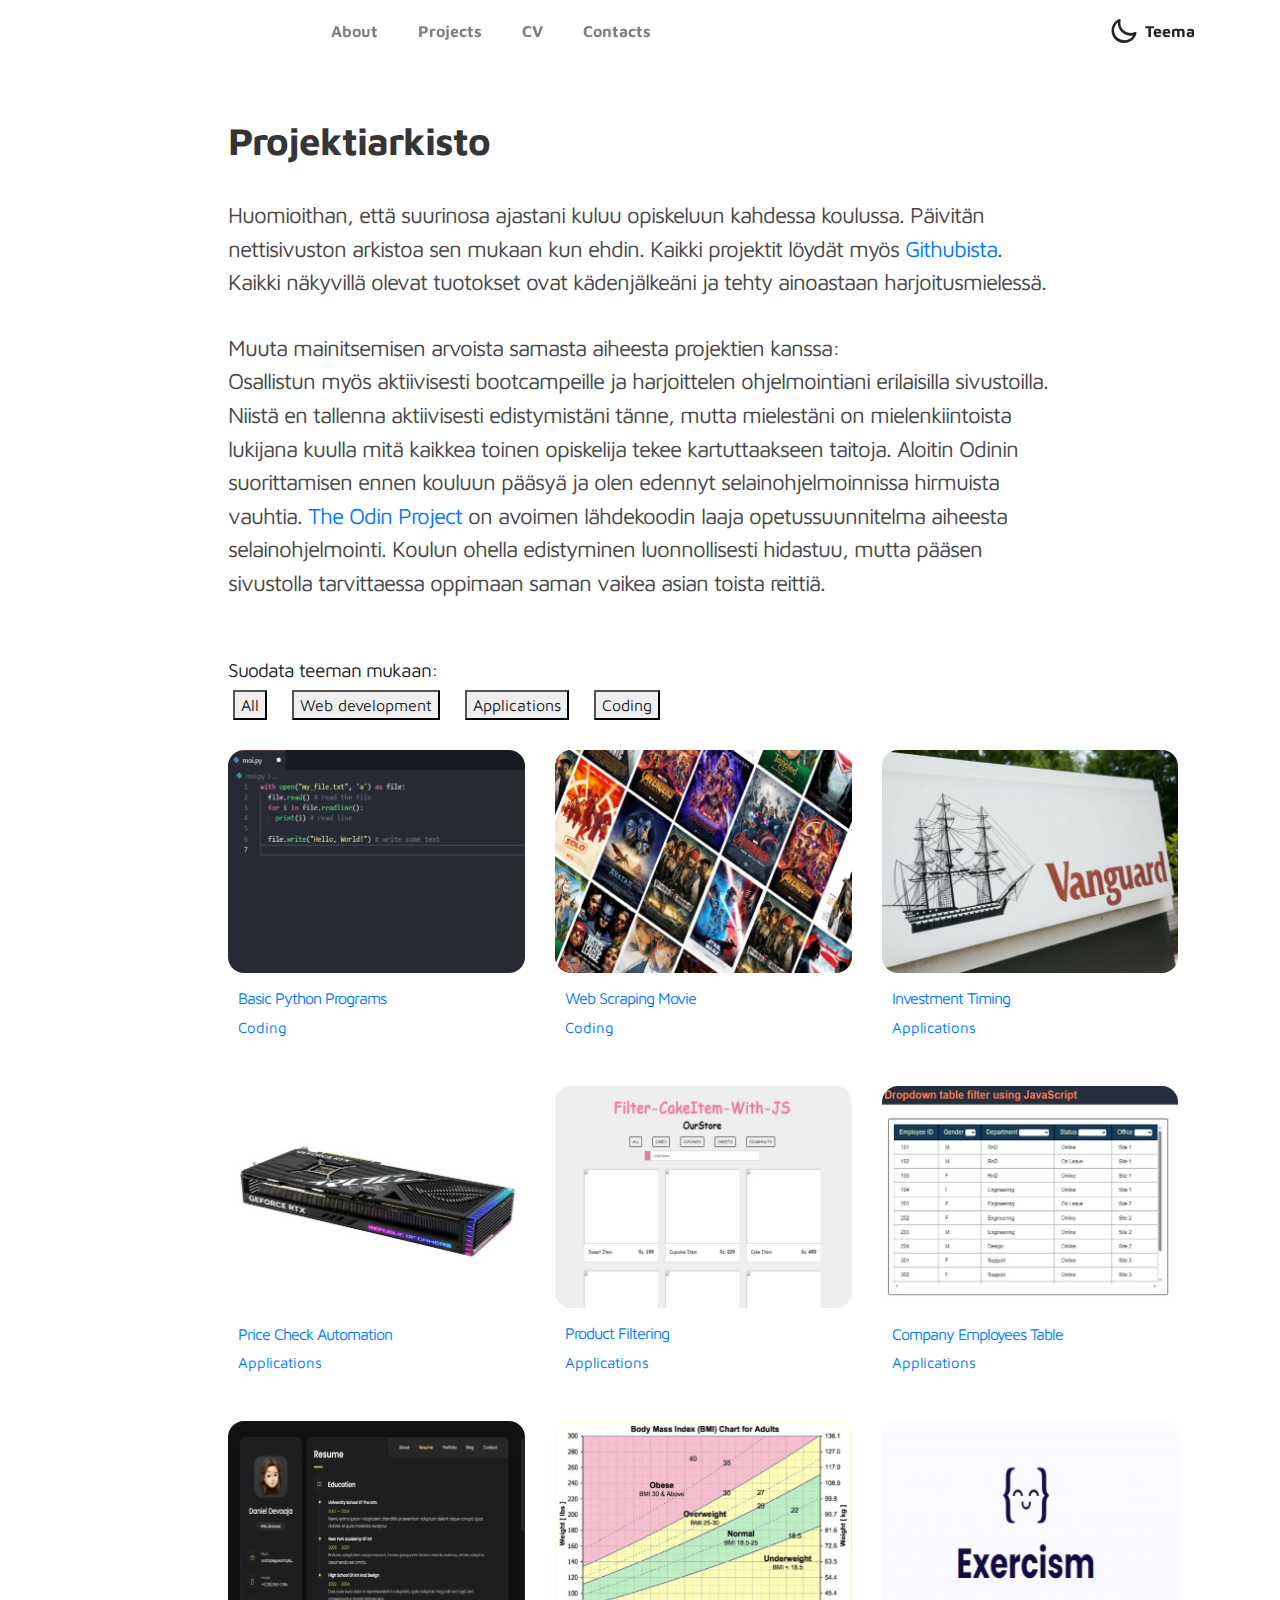
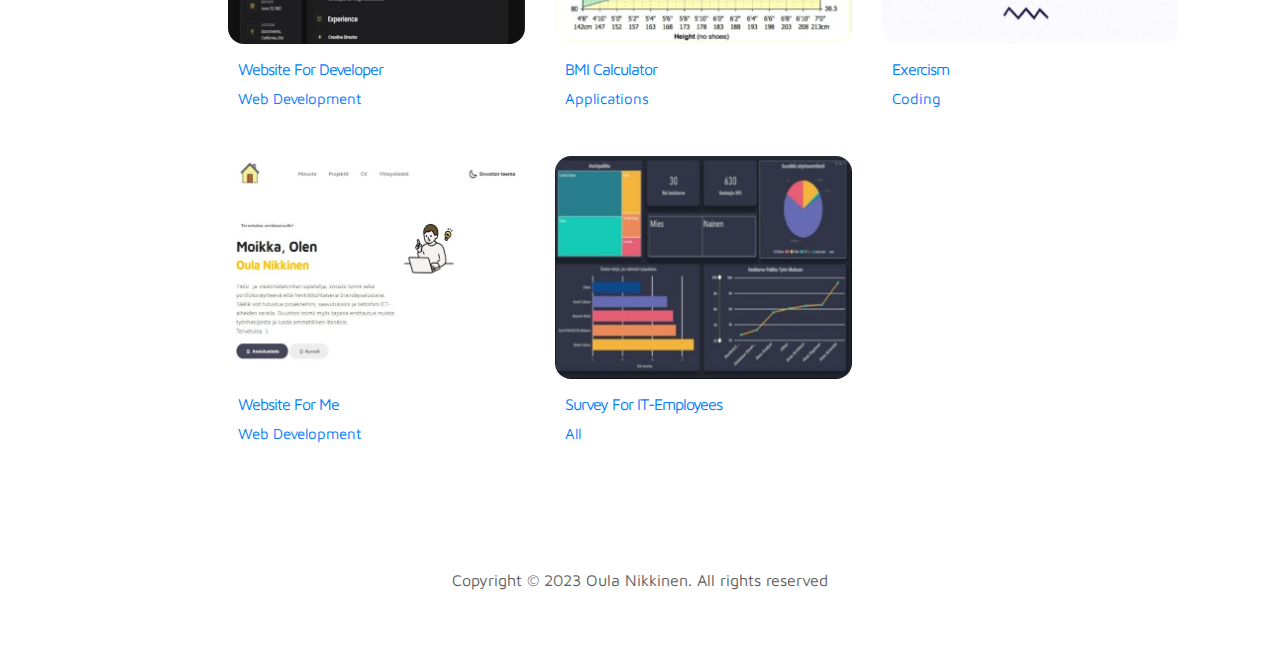
==== commit 0dfb0ca3: "added files for newer version" ====
--- a/portfolio.html
+++ b/portfolio.html
@@ -9,25 +9,28 @@
 
     <title>Oula Nikkinen</title>
 
-    <link rel="stylesheet" href="css/bootstrap.min.css">
-    <link rel="stylesheet" href="css/unicons.css">
-    <link rel="stylesheet" href="css/owl.carousel.min.css">
-    <link rel="stylesheet" href="css/owl.theme.default.min.css">
+    <link rel="stylesheet" href="./assets/css/bootstrap.min.css">
+    <link rel="stylesheet" href="./assets/css/unicons.css">
+    <link rel="stylesheet" href="./assets/css/owl.carousel.min.css">
+    <link rel="stylesheet" href="./assets/css/owl.theme.default.min.css">
+    <link rel="stylesheet" href="./assets/css/suodata.css">
 
     <!-- MAIN STYLE -->
-    <link rel="stylesheet" href="css/tooplate-style.css">
+    <link rel="stylesheet" href="./assets/css/tooplate-style.css">
 
   </head>
-  <!--PAARUOKA-->
+  <!--MAIN-->
   <body>
 
     <!-- MENU -->
     <nav class="navbar navbar-expand-sm navbar-light">
       <div class="container">
+
         <a href="index.html" class="nav-icon"> <!-- Icon link to frontpage -->
           <script src="https://cdn.lordicon.com/ritcuqlt.js"></script>
           <lord-icon src="https://cdn.lordicon.com/etqbfrgp.json" trigger="hover" colors="outline:#131432,primary:#b4b4b4,secondary:#848484,tertiary:#b26836,quaternary:#f4f19c" state="hover" style="width:90px;height:90px"></lord-icon>
         </a>
+
         <a class="navbar-brand" href="index.html"></a>
     
         <button class="navbar-toggler" type="button" data-toggle="collapse" data-target="#navbarNav" aria-controls="navbarNav" aria-expanded="false"
@@ -38,165 +41,350 @@
         </button>
     
         <div class="collapse navbar-collapse" id="navbarNav">
+
           <ul class="navbar-nav mx-auto">
+
             <li class="nav-item">
-              <a href="index.html#Minusta" class="nav-link"><span data-hover="Minusta">Minusta</span></a>
+              <a href="index.html#Minusta" class="nav-link"><span data-hover="Minusta">About</span></a>
             </li>
             <li class="nav-item">
-              <a href="#project" class="nav-link"><span data-hover="Projektit">Projektit</span></a>
+              <a href="#project" class="nav-link"><span data-hover="Projektit">Projects</span></a>
             </li>
             <li class="nav-item">
               <a href="index.html#CV" class="nav-link"><span data-hover="CV">CV</span></a>
             </li>
             <li class="nav-item">
-              <a href="index.html#Yhteystiedot" class="nav-link"><span data-hover="Yhteystiedot">Yhteystiedot</span></a>
+              <a href="index.html#Yhteystiedot" class="nav-link"><span data-hover="Yhteystiedot">Contacts</span></a>
             </li>
+
           </ul>
     
           <ul class="navbar-nav ml-lg-auto">
             <div class="ml-lg-4">
               <div class="color-mode d-lg-flex justify-content-center align-items-center">
                 <i class="color-mode-icon"></i>
-                Sivun teema
+                Teema
               </div>
             </div>
           </ul>
         </div>
+
       </div>
     </nav>
     
 	  <!-- PROJECTS -->
     <section class="project py-5" id="project">
       <div class="col-lg-8 mx-auto">
-        <h2>Projektit</h2><br><h4><small> Kaikki projektit sekä tehtäväkokonaisuudet löytyvät osoitteesta <a href="https://github.com/0ulis?tab=repositories">Github</a>. Alla olevat pikkukuvat esittelevät osaamistani ja ovat harjoitustöitä. </small></h4>
-      </div>
-    
-      <br><br>
-      
-      <div class="container">
-        <div class="row">
-          <div class="col-12 text-center">
-            <div class="d-flex justify-content-center">
-                <!-- First row of three boxes -->
-                <div class="col-lg-4">
-                  <!-- Box 1 -->
-                  <a target="_blank" href="https://github.com/0ulis/.csv-myyntitietojen-analysointi/blob/main/Myynti_Data_Analysointi_Projekti/Script1%20-%20Myynnin_Analysointi/Koodi1%20-%20Myynnin_Analysointi.ipynb" class="box-link">
-                    <div class="box">
-                      <img src="images/project02/tinywow_project-image01234_20310972.png" class="img-fluid" alt="project image">
-                      <p>Myyntidatan ketjutus</p>
-                    </div>
-                  </a>
+
+        <h2>Projektiarkisto</h2><br>
+        <h3><small> Huomioithan, että suurinosa ajastani kuluu opiskeluun kahdessa koulussa. Päivitän nettisivuston arkistoa sen mukaan kun ehdin. Kaikki projektit löydät myös <a href="https://github.com/0ulis?tab=repositories">Githubista</a>. Kaikki näkyvillä olevat tuotokset ovat kädenjälkeäni ja tehty ainoastaan harjoitusmielessä.</small></h3>
+        <br>
+        <h3><small> Muuta mainitsemisen arvoista samasta aiheesta projektien kanssa:
+        <br>
+        Osallistun myös aktiivisesti bootcampeille ja harjoittelen ohjelmointiani erilaisilla sivustoilla. Niistä en tallenna aktiivisesti edistymistäni tänne, mutta mielestäni on mielenkiintoista lukijana kuulla mitä kaikkea toinen opiskelija tekee kartuttaakseen taitoja. Aloitin Odinin suorittamisen ennen kouluun pääsyä ja olen edennyt selainohjelmoinnissa hirmuista vauhtia. <a target="_blank" href="https://www.theodinproject.com/">The Odin Project</a> on avoimen lähdekoodin laaja opetussuunnitelma aiheesta selainohjelmointi. Koulun ohella edistyminen luonnollisesti hidastuu, mutta pääsen sivustolla tarvittaessa oppimaan saman vaikea asian toista reittiä. </small></h3>
+        <br>
+        <br>
+        <h4><small>Suodata  teeman mukaan:</small></h4>
+        
+        <!-- xxx -->
+        <article class="portfolio" data-page="portfolio">
+
+          <section class="projects">
+
+            <ul class="filter-list">
+
+              <li class="filter-item">
+                <button class="active" data-filter-btn>All</button>
+              </li>
+
+              <li class="filter-item">
+                <button data-filter-btn>Web development</button>
+              </li>
+
+              <li class="filter-item">
+                <button data-filter-btn>Applications</button>
+              </li>
+
+              <li class="filter-item">
+                <button  data-filter-btn>Coding</button>
+              </li>
+
+            </ul>
+
+            <div class="filter-select-box">
+
+              <button class="filter-select" data-select>
+
+                <div class="select-value" data-selecct-value>Vain isoille näytöille ;D</div>
+
+                <div class="select-icon">
+                  <ion-icon name="chevron-down"></ion-icon>
                 </div>
-                <div class="col-lg-4">
-                  <!-- Box 2 -->
-                  <a target="_blank" href="https://github.com/0ulis/Pythonic-Adventures" class="box-link">
-                    <div class="box">
-                      <img src="images/project02/tinywow_project-image01234_20310542.png" class="img-fluid" alt="project image">
-                      <p>Python3 ohjelmat</p>
-                    </div>
-                  </a>
-                </div>
-                <div class="col-lg-4">
-                  <!-- Box 3 -->
-                  <a target="_blank" href="https://github.com/0ulis/Myynnin-vuosianalyysi-projekti" class="box-link">
-                    <div class="box">
-                      <img src="images/project02/tinywow_project-image01234_20311179.png" class="img-fluid" alt="project image">
-                      <p>Myyntidatan visuaalinen analysointi</p>
-                    </div>
-                  </a>
-                </div>
-              </div>
-      
-              <div class="row">
-                <!-- Second row of three boxes -->
-                <div class="col-lg-4">
-                  <!-- Box 4 -->
-                  <a target="_blank" href="https://github.com/0ulis/Hinnan-automaatiotarkistus/blob/main/Folder%20-%20Web_scraping_pythonilla/Koodi1%20-%20Web-Scraping_projekti.ipynb" class="box-link">
-                    <div class="box">
-                      <img src="images/project02/tinywow_project-image01234_20312585.png" class="img-fluid" alt="project image">
-                      <p>Hintarobotti</p>
-                    </div>
-                  </a>
-                </div>
-                <div class="col-lg-4">
-                  <!-- Box 5 -->
-                  <a target="_blank" href="https://github.com/0ulis/Sijoituksien-ennakointi/blob/main/P%C3%B6rssi_ennustus_projekti/p%C3%B6rssi.ipynb" class="box-link">
-                    <div class="box">
-                      <img src="images/project02/tinywow_project-image01234_20310652.png" class="img-fluid" alt="project image">
-                      <p>Vanquard ennakointi</p>
-                    </div>
-                  </a>
-                </div>
-                <div class="col-lg-4">
-                  <!-- Box 6 -->
-                  <a target="_blank" href="https://github.com/0ulis/It-aiheisen-kyselyn-analysointi" class="box-link">
-                    <div class="box">
-                      <img src="images/project02/tinywow_project-image01234_20310815.png" class="img-fluid" alt="project image">
-                      <p>Analyysi työpaikkakyselystä</p>
-                    </div>
-                  </a>
-                </div>
-              </div>
-              <div class="row">
-                <!-- Third row of three boxes -->
-                  <div class="col-lg-4">
-                    <!-- Box 7 -->
-                    <a target="_blank" href="https://github.com/0ulis/Myyntidatan-puhdistaminen/blob/main/Myynti_Data_Analysointi_Projekti/Script1%20-%20Myynnin_Analysointi/Koodi1%20-%20Myynnin_Analysointi.ipynb" class="box-link">
-                      <div class="box">
-                        <img src="images/project02/tinywow_project-image01234_20310732.png" class="img-fluid" alt="project image">
-                        <p>Myyntidatan puhdistaminen</p>
-                      </div>
-                    </a>
-                  </div>
-                  <div class="col-lg-4">
-                      <!-- Box 8 -->
-                      <a target="_blank" href="https://github.com/0ulis/exercism-python-ratkaisut" class="box-link">
-                        <div class="box">
-                          <img src="images/project02/tinywow_project-image01234_20313054.png" class="img-fluid" alt="project image">
-                          <p>Exercism</p>
-                        </div>
-                      </a>
-                  </div>
-                    <!--<div class="col-lg-4">-->
-                      <!-- Box 9 --><!--
-                      <a target="_blank" href="https://github.com/username/project9" class="box-link">
-                        <div class="box">
-                          <img src="images/project09/image.jpg" class="img-fluid" alt="project image">
-                          <p>Project 9 Title</p>
-                        </div>
-                      </a>
-                    </div> -->
-              </div>
+
+              </button>
+
+              <ul class="select-list">
+
+                <li class="select-item">
+                  <button data-select-item>All</button>
+                </li>
+
+                <li class="select-item">
+                  <button data-select-item>Web development</button>
+                </li>
+
+                <li class="select-item">
+                  <button data-select-item>Applications</button>
+                </li>
+
+                <li class="select-item">
+                  <button data-select-item>Coding</button>
+                </li>
+
+              </ul>
+
             </div>
-          </div>
-        </div>
+            <!--KAIKKI TYÖT-->
+            <ul class="project-list">
+
+              <li class="project-item  active" data-filter-item data-category="coding">
+                <a target="_blank" href="https://github.com/0ulis/Python-ohjelmat" class="box-link">
+
+                  <figure class="project-img">
+                    <div class="project-item-icon-box">
+                      <ion-icon name="eye-outline"></ion-icon>
+                    </div>
+                    <img src="./assets/images/python.jpg" alt="" loading="lazy">
+                  </figure>
+
+                  <h3 class="project-title">Basic Python programs</h3>
+
+                  <p class="project-category">Coding</p>
+                </a>
+              </li>
+
+              <li class="project-item  active" data-filter-item data-category="coding">
+                <a target="_blank" href="https://github.com/0ulis/movie_production_price/blob/main/movie/Movie%20Portfolio%20Project.ipynb" class="box-link">
+
+                  <figure class="project-img">
+                    <div class="project-item-icon-box">
+                      <ion-icon name="eye-outline"></ion-icon>
+                    </div>
+                    <img src="./assets/images/movie.jpg" alt="" loading="lazy">
+                  </figure>
+
+                  <h3 class="project-title">Web Scraping Movie</h3>
+
+                  <p class="project-category">Coding</p>
+                </a>
+              </li>
+
+              <li class="project-item  active" data-filter-item data-category="design">
+                <a target="_blank" href="https://github.com/0ulis/Sijoituksien-ennakointi/blob/main/P%C3%B6rssi_ennustus_projekti/p%C3%B6rssi.ipynb">
+
+                  <figure class="project-img">
+                    <div class="project-item-icon-box">
+                      <ion-icon name="eye-outline"></ion-icon>
+                    </div>
+
+                    <img src="./assets/images/vangurad.jpg" alt="" loading="lazy">
+                  </figure>
+
+                  <h3 class="project-title">Investment Timing</h3>
+
+                  <p class="project-category">Applications</p>
+                </a>
+              </li>
+
+              <li class="project-item  active" data-filter-item data-category="applications">
+                <a target="_blank" href="https://github.com/0ulis/Hinnan-automaatiotarkistus/blob/main/Folder%20-%20Web_scraping_pythonilla/Koodi1%20-%20Web-Scraping_projekti.ipynb">
+
+                  <figure class="project-img">
+                    <div class="project-item-icon-box">
+                      <ion-icon name="eye-outline"></ion-icon>
+                    </div>
+
+                    <img src="./assets/images/strix.jpg" alt="" loading="lazy">
+                  </figure>
+
+                  <h3 class="project-title">Price Check Automation</h3>
+
+                  <p class="project-category">Applications</p>
+                </a>
+              </li>
+
+              <li class="project-item  active" data-filter-item data-category="applications">
+                <a target="_blank" href="https://github.com/0ulis/Sijoituksien-ennakointi/blob/main/P%C3%B6rssi_ennustus_projekti/p%C3%B6rssi.ipynb">
+
+                  <figure class="project-img">
+                    <div class="project-item-icon-box">
+                      <ion-icon name="eye-outline"></ion-icon>
+                    </div>
+
+                    <img src="./assets/images/cake.jpg" alt="" loading="lazy">
+                  </figure>
+
+                  <h3 class="project-title">Product Filtering</h3>
+
+                  <p class="project-category">Applications</p>
+                </a>
+              </li>
+
+              <li class="project-item  active" data-filter-item data-category="design">
+                <a target="_blank" href="https://github.com/0ulis/It-aiheisen-kyselyn-analysointi">
+
+                  <figure class="project-img">
+                    <div class="project-item-icon-box">
+                      <ion-icon name="eye-outline"></ion-icon>
+                    </div>
+
+                    <img src="./assets/images/table.jpg" alt="" loading="lazy">
+                  </figure>
+
+                  <h3 class="project-title">Company Employees Table</h3>
+
+                  <p class="project-category">Applications</p>
+                </a>
+              </li>
+
+              <li class="project-item  active" data-filter-item data-category="web development">
+                <a target="_blank" href="https://github.com/0ulis/danieldev/tree/main">
+
+                  <figure class="project-img">
+                    <div class="project-item-icon-box">
+                      <ion-icon name="eye-outline"></ion-icon>
+                    </div>
+
+                    <img src="./assets/images/devaaja.jpg" alt="" loading="lazy">
+                  </figure>
+
+                  <h3 class="project-title">Website for Developer</h3>
+
+                  <p class="project-category">Web Development</p>
+                </a>
+              </li>
+
+              <li class="project-item  active" data-filter-item data-category="applications">
+                <a target="_blank" href="https://github.com/0ulis/bmi_laskin">
+
+                  <figure class="project-img">
+                    <div class="project-item-icon-box">
+                      <ion-icon name="eye-outline"></ion-icon>
+                    </div>
+
+                    <img src="./assets/images/bmi.jpg" alt="metaspark" loading="lazy">
+                  </figure>
+
+                  <h3 class="project-title">BMI Calculator</h3>
+
+                  <p class="project-category">Applications</p>
+                </a>
+              </li>
+
+              <li class="project-item  active" data-filter-item data-category="coding">
+                <a target="_blank" href="https://github.com/0ulis/exercism-python-ratkaisut">
+
+                  <figure class="project-img">
+                    <div class="project-item-icon-box">
+                      <ion-icon name="eye-outline"></ion-icon>
+                    </div>
+
+                    <img src="./assets/images/exercism.jpg" alt="" loading="lazy">
+                  </figure>
+
+                  <h3 class="project-title">Exercism</h3>
+
+                  <p class="project-category">Coding</p>
+                </a>
+              </li>
+
+              <li class="project-item  active" data-filter-item data-category="web development">
+                <a target="_blank" href="https://oulanikkinen.github.io/">
+
+                  <figure class="project-img">
+                    <div class="project-item-icon-box">
+                      <ion-icon name="eye-outline"></ion-icon>
+                    </div>
+
+                    <img src="./assets/images/webweb.jpg" alt="" loading="lazy">
+                  </figure>
+
+                  <h3 class="project-title">Website for me</h3>
+
+                  <p class="project-category">Web Development</p>
+                </a>
+              </li>
+
+              <li class="project-item  active" data-filter-item data-category="">
+                <a target="_blank" href="https://github.com/0ulis/It-aiheisen-kyselyn-analysointi">
+
+                  <figure class="project-img">
+                    <div class="project-item-icon-box">
+                      <ion-icon name="eye-outline"></ion-icon>
+                    </div>
+
+                    <img src="./assets/images/colorfultable.jpg" alt="arrival" loading="lazy">
+                  </figure>
+
+                  <h3 class="project-title">Survey for IT-employees</h3>
+
+                  <p class="project-category">All</p>
+                </a>
+              </li>
+
+              <!-- Tästä aina uusi projektipalikka, muista suodatin
+                <li class="project-item  active" data-filter-item data-category="web development">
+                <a href="#">
+
+                  <figure class="project-img">
+                    <div class="project-item-icon-box">
+                      <ion-icon name="eye-outline"></ion-icon>
+                    </div>
+
+                    <img src="./assets/images/project-1.jpg" alt="arrival" loading="lazy">
+                  </figure>
+
+                  <h3 class="project-title">_BLank</h3>
+
+                  <p class="project-category">_BLank</p>
+
+                </a>
+              </li>-->
+
+            </ul>
+
+          </section>
+
+        </article>
       </div>
     </section>
-  
+
+
+    
     <!-- FOOTER -->
      <footer class="footer py-5">
           <div class="container">
                <div class="row">
 
                     <div class="col-lg-12 col-12">                                
-                        <p class="copyright-text text-center">Copyright &copy; 2023 Oula Nikkinen . All rights reserved</p>
+                        <p class="copyright-text text-center">Copyright &copy; 2023 Oula Nikkinen. All rights reserved</p>
                         
-                    </div>
-                    
+                    </div>   
                </div>
           </div>
      </footer>
 
-     <!--LOPPUTEKSTIT-->
+     <!--SCRIPTS-->
     <section>
-      <script src="js/jquery-3.3.1.min.js"></script>
-      <script src="js/popper.min.js"></script>
-      <script src="js/bootstrap.min.js"></script>
-      <script src="js/Headroom.js"></script>
-      <script src="js/jQuery.headroom.js"></script>
-      <script src="js/owl.carousel.min.js"></script>
-      <script src="js/smoothscroll.js"></script>
-      <script src="js/custom.js"></script>
+      <script src="./assets/js/jquery-3.3.1.min.js"></script>
+      <script src="./assets/js/popper.min.js"></script>
+      <script src="./assets/js/bootstrap.min.js"></script>
+      <script src="./assets/js/Headroom.js"></script>
+      <script src="./assets/js/jQuery.headroom.js"></script>
+      <script src="./assets/js/owl.carousel.min.js"></script>
+      <script src="./assets/js/smoothscroll.js"></script>
+      <script src="./assets/js/custom.js"></script>
+      <script src="./assets/js/suodata.js"></script>
     </section>
 
   </body>
--- a/assets/css/unicons.css
+++ b/assets/css/unicons.css
@@ -0,0 +1,1058 @@
+@font-face {
+  font-family: 'unicons';
+  src: url('../font/unicons.eot?42479262');
+  src: url('../font/unicons.eot?42479262#iefix') format('embedded-opentype'),
+       url('../font/unicons.woff2?42479262') format('woff2'),
+       url('../font/unicons.woff?42479262') format('woff'),
+       url('../font/unicons.ttf?42479262') format('truetype'),
+       url('../font/unicons.svg?42479262#unicons') format('svg');
+  font-weight: normal;
+  font-style: normal;
+}
+/* Chrome hack: SVG is rendered more smooth in Windozze. 100% magic, uncomment if you need it. */
+/* Note, that will break hinting! In other OS-es font will be not as sharp as it could be */
+
+@media screen and (-webkit-min-device-pixel-ratio:0) {
+  @font-face {
+    font-family: 'unicons';
+    src: url('../font/unicons.svg?42479262#unicons') format('svg');
+  }
+}
+
+ 
+ [class^="uil-"]:before, [class*=" uil-"]:before {
+  font-family: "unicons";
+  font-style: normal;
+  font-weight: normal;
+  speak: none;
+ 
+  display: inline-block;
+  text-decoration: inherit;
+  width: 1em;
+  margin-right: .2em;
+  text-align: center;
+  /* opacity: .8; */
+ 
+  /* For safety - reset parent styles, that can break glyph codes*/
+  font-variant: normal;
+  text-transform: none;
+ 
+  /* fix buttons height, for twitter bootstrap */
+  line-height: 1em;
+ 
+  /* Animation center compensation - margins should be symmetric */
+  /* remove if not needed */
+  margin-left: .2em;
+ 
+  /* you can be more comfortable with increased icons size */
+  /* font-size: 120%; */
+ 
+  /* Font smoothing. That was taken from TWBS */
+  -webkit-font-smoothing: antialiased;
+  -moz-osx-font-smoothing: grayscale;
+ 
+  /* Uncomment for 3D effect */
+  /* text-shadow: 1px 1px 1px rgba(127, 127, 127, 0.3); */
+}
+ 
+.uil-abacus:before { content: '\e800'; } /* '' */
+.uil-accessible-icon-alt:before { content: '\e801'; } /* '' */
+.uil-adjust-alt:before { content: '\e802'; } /* '' */
+.uil-adjust-circle:before { content: '\e803'; } /* '' */
+.uil-adjust-half:before { content: '\e804'; } /* '' */
+.uil-adjust:before { content: '\e805'; } /* '' */
+.uil-airplay:before { content: '\e806'; } /* '' */
+.uil-align-alt:before { content: '\e807'; } /* '' */
+.uil-align-center-alt:before { content: '\e808'; } /* '' */
+.uil-align-center-h:before { content: '\e809'; } /* '' */
+.uil-align-center-justify:before { content: '\e80a'; } /* '' */
+.uil-align-center-v:before { content: '\e80b'; } /* '' */
+.uil-align-center:before { content: '\e80c'; } /* '' */
+.uil-align-justify:before { content: '\e80d'; } /* '' */
+.uil-align-left-justify:before { content: '\e80e'; } /* '' */
+.uil-align-left:before { content: '\e80f'; } /* '' */
+.uil-align-letter-right:before { content: '\e810'; } /* '' */
+.uil-align-right-justify:before { content: '\e811'; } /* '' */
+.uil-align-right:before { content: '\e812'; } /* '' */
+.uil-align:before { content: '\e813'; } /* '' */
+.uil-ambulance:before { content: '\e814'; } /* '' */
+.uil-analysis:before { content: '\e815'; } /* '' */
+.uil-analytics:before { content: '\e816'; } /* '' */
+.uil-anchor:before { content: '\e817'; } /* '' */
+.uil-android-phone-slash:before { content: '\e818'; } /* '' */
+.uil-angle-double-down:before { content: '\e819'; } /* '' */
+.uil-angle-double-left:before { content: '\e81a'; } /* '' */
+.uil-angle-double-right:before { content: '\e81b'; } /* '' */
+.uil-angle-double-up:before { content: '\e81c'; } /* '' */
+.uil-angle-down:before { content: '\e81d'; } /* '' */
+.uil-angle-left:before { content: '\e81e'; } /* '' */
+.uil-angle-right-b:before { content: '\e81f'; } /* '' */
+.uil-angle-right:before { content: '\e820'; } /* '' */
+.uil-angle-up:before { content: '\e821'; } /* '' */
+.uil-annoyed-alt:before { content: '\e822'; } /* '' */
+.uil-annoyed:before { content: '\e823'; } /* '' */
+.uil-apps:before { content: '\e824'; } /* '' */
+.uil-archive-alt:before { content: '\e825'; } /* '' */
+.uil-archive:before { content: '\e826'; } /* '' */
+.uil-arrow-break:before { content: '\e827'; } /* '' */
+.uil-arrow-circle-down:before { content: '\e828'; } /* '' */
+.uil-arrow-circle-left:before { content: '\e829'; } /* '' */
+.uil-arrow-circle-right:before { content: '\e82a'; } /* '' */
+.uil-arrow-circle-up:before { content: '\e82b'; } /* '' */
+.uil-arrow-compress-h:before { content: '\e82c'; } /* '' */
+.uil-arrow-down-left:before { content: '\e82d'; } /* '' */
+.uil-arrow-down-right:before { content: '\e82e'; } /* '' */
+.uil-arrow-down:before { content: '\e82f'; } /* '' */
+.uil-arrow-from-right:before { content: '\e830'; } /* '' */
+.uil-arrow-from-top:before { content: '\e831'; } /* '' */
+.uil-arrow-growth:before { content: '\e832'; } /* '' */
+.uil-arrow-left:before { content: '\e833'; } /* '' */
+.uil-arrow-random:before { content: '\e834'; } /* '' */
+.uil-arrow-resize-diagonal:before { content: '\e835'; } /* '' */
+.uil-arrow-right:before { content: '\e836'; } /* '' */
+.uil-arrow-to-bottom:before { content: '\e837'; } /* '' */
+.uil-arrow-to-right:before { content: '\e838'; } /* '' */
+.uil-arrow-up-left:before { content: '\e839'; } /* '' */
+.uil-arrow-up-right:before { content: '\e83a'; } /* '' */
+.uil-arrow-up:before { content: '\e83b'; } /* '' */
+.uil-arrows-h-alt:before { content: '\e83c'; } /* '' */
+.uil-arrows-h:before { content: '\e83d'; } /* '' */
+.uil-arrows-left-down:before { content: '\e83e'; } /* '' */
+.uil-arrows-maximize:before { content: '\e83f'; } /* '' */
+.uil-arrows-merge:before { content: '\e840'; } /* '' */
+.uil-arrows-resize-h:before { content: '\e841'; } /* '' */
+.uil-arrows-resize-v:before { content: '\e842'; } /* '' */
+.uil-arrows-resize:before { content: '\e843'; } /* '' */
+.uil-arrows-right-down:before { content: '\e844'; } /* '' */
+.uil-arrows-shrink-h:before { content: '\e845'; } /* '' */
+.uil-arrows-shrink-v:before { content: '\e846'; } /* '' */
+.uil-arrows-up-right:before { content: '\e847'; } /* '' */
+.uil-arrows-v-alt:before { content: '\e848'; } /* '' */
+.uil-arrows-v:before { content: '\e849'; } /* '' */
+.uil-at:before { content: '\e84a'; } /* '' */
+.uil-atm-card:before { content: '\e84b'; } /* '' */
+.uil-atom:before { content: '\e84c'; } /* '' */
+.uil-auto-flash:before { content: '\e84d'; } /* '' */
+.uil-award-alt:before { content: '\e84e'; } /* '' */
+.uil-award:before { content: '\e84f'; } /* '' */
+.uil-baby-carriage:before { content: '\e850'; } /* '' */
+.uil-backpack:before { content: '\e851'; } /* '' */
+.uil-backspace:before { content: '\e852'; } /* '' */
+.uil-backward:before { content: '\e853'; } /* '' */
+.uil-bag-alt:before { content: '\e854'; } /* '' */
+.uil-bag-slash:before { content: '\e855'; } /* '' */
+.uil-bag:before { content: '\e856'; } /* '' */
+.uil-ball:before { content: '\e857'; } /* '' */
+.uil-ban:before { content: '\e858'; } /* '' */
+.uil-bars:before { content: '\e859'; } /* '' */
+.uil-basketball-hoop:before { content: '\e85a'; } /* '' */
+.uil-basketball:before { content: '\e85b'; } /* '' */
+.uil-battery-bolt:before { content: '\e85c'; } /* '' */
+.uil-battery-empty:before { content: '\e85d'; } /* '' */
+.uil-bed-double:before { content: '\e85e'; } /* '' */
+.uil-bed:before { content: '\e85f'; } /* '' */
+.uil-bell-school:before { content: '\e860'; } /* '' */
+.uil-bell-slash:before { content: '\e861'; } /* '' */
+.uil-bill:before { content: '\e862'; } /* '' */
+.uil-bitcoin-circle:before { content: '\e863'; } /* '' */
+.uil-bitcoin:before { content: '\e864'; } /* '' */
+.uil-bluetooth-b:before { content: '\e865'; } /* '' */
+.uil-bolt-alt:before { content: '\e866'; } /* '' */
+.uil-bolt-slash:before { content: '\e867'; } /* '' */
+.uil-bolt:before { content: '\e868'; } /* '' */
+.uil-book-alt:before { content: '\e869'; } /* '' */
+.uil-book-medical:before { content: '\e86a'; } /* '' */
+.uil-book-open:before { content: '\e86b'; } /* '' */
+.uil-book-reader:before { content: '\e86c'; } /* '' */
+.uil-book:before { content: '\e86d'; } /* '' */
+.uil-bookmark-full:before { content: '\e86e'; } /* '' */
+.uil-bookmark:before { content: '\e86f'; } /* '' */
+.uil-books:before { content: '\e870'; } /* '' */
+.uil-boombox:before { content: '\e871'; } /* '' */
+.uil-border-alt:before { content: '\e872'; } /* '' */
+.uil-border-bottom:before { content: '\e873'; } /* '' */
+.uil-border-clear:before { content: '\e874'; } /* '' */
+.uil-border-horizontal:before { content: '\e875'; } /* '' */
+.uil-border-inner:before { content: '\e876'; } /* '' */
+.uil-border-left:before { content: '\e877'; } /* '' */
+.uil-border-out:before { content: '\e878'; } /* '' */
+.uil-border-right:before { content: '\e879'; } /* '' */
+.uil-border-top:before { content: '\e87a'; } /* '' */
+.uil-border-vertical:before { content: '\e87b'; } /* '' */
+.uil-box:before { content: '\e87c'; } /* '' */
+.uil-briefcase-alt:before { content: '\e87d'; } /* '' */
+.uil-briefcase:before { content: '\e87e'; } /* '' */
+.uil-bright:before { content: '\e87f'; } /* '' */
+.uil-brightness-empty:before { content: '\e880'; } /* '' */
+.uil-brightness-half:before { content: '\e881'; } /* '' */
+.uil-brightness-low:before { content: '\e882'; } /* '' */
+.uil-brightness-minus:before { content: '\e883'; } /* '' */
+.uil-brightness-plus:before { content: '\e884'; } /* '' */
+.uil-brightness:before { content: '\e885'; } /* '' */
+.uil-bring-bottom:before { content: '\e886'; } /* '' */
+.uil-bring-front:before { content: '\e887'; } /* '' */
+.uil-brush-alt:before { content: '\e888'; } /* '' */
+.uil-bug:before { content: '\e889'; } /* '' */
+.uil-building:before { content: '\e88a'; } /* '' */
+.uil-bullseye:before { content: '\e88b'; } /* '' */
+.uil-bus-alt:before { content: '\e88c'; } /* '' */
+.uil-bus-school:before { content: '\e88d'; } /* '' */
+.uil-bus:before { content: '\e88e'; } /* '' */
+.uil-calcualtor:before { content: '\e88f'; } /* '' */
+.uil-calculator-alt:before { content: '\e890'; } /* '' */
+.uil-calendar-alt:before { content: '\e891'; } /* '' */
+.uil-calendar-slash:before { content: '\e892'; } /* '' */
+.uil-calender:before { content: '\e893'; } /* '' */
+.uil-calling:before { content: '\e894'; } /* '' */
+.uil-camera-plus:before { content: '\e895'; } /* '' */
+.uil-camera-slash:before { content: '\e896'; } /* '' */
+.uil-camera:before { content: '\e897'; } /* '' */
+.uil-cancel:before { content: '\e898'; } /* '' */
+.uil-capsule:before { content: '\e899'; } /* '' */
+.uil-capture:before { content: '\e89a'; } /* '' */
+.uil-car-sideview:before { content: '\e89b'; } /* '' */
+.uil-car-slash:before { content: '\e89c'; } /* '' */
+.uil-car-wash:before { content: '\e89d'; } /* '' */
+.uil-car:before { content: '\e89e'; } /* '' */
+.uil-card-atm:before { content: '\e89f'; } /* '' */
+.uil-caret-right:before { content: '\e8a0'; } /* '' */
+.uil-cart:before { content: '\e8a1'; } /* '' */
+.uil-cell:before { content: '\e8a2'; } /* '' */
+.uil-celsius:before { content: '\e8a3'; } /* '' */
+.uil-chart-bar-alt:before { content: '\e8a4'; } /* '' */
+.uil-chart-bar:before { content: '\e8a5'; } /* '' */
+.uil-chart-down:before { content: '\e8a6'; } /* '' */
+.uil-chart-growth-alt:before { content: '\e8a7'; } /* '' */
+.uil-chart-growth:before { content: '\e8a8'; } /* '' */
+.uil-chart-line:before { content: '\e8a9'; } /* '' */
+.uil-chart-pie-alt:before { content: '\e8aa'; } /* '' */
+.uil-chart-pie:before { content: '\e8ab'; } /* '' */
+.uil-chart:before { content: '\e8ac'; } /* '' */
+.uil-chat-bubble-user:before { content: '\e8ad'; } /* '' */
+.uil-chat-info:before { content: '\e8ae'; } /* '' */
+.uil-chat:before { content: '\e8af'; } /* '' */
+.uil-check-circle:before { content: '\e8b0'; } /* '' */
+.uil-check-square:before { content: '\e8b1'; } /* '' */
+.uil-check:before { content: '\e8b2'; } /* '' */
+.uil-circle-layer:before { content: '\e8b3'; } /* '' */
+.uil-circle:before { content: '\e8b4'; } /* '' */
+.uil-circuit:before { content: '\e8b5'; } /* '' */
+.uil-clapper-board:before { content: '\e8b6'; } /* '' */
+.uil-clipboard-alt:before { content: '\e8b7'; } /* '' */
+.uil-clipboard-blank:before { content: '\e8b8'; } /* '' */
+.uil-clipboard-notes:before { content: '\e8b9'; } /* '' */
+.uil-clipboard:before { content: '\e8ba'; } /* '' */
+.uil-clock-eight:before { content: '\e8bb'; } /* '' */
+.uil-clock-five:before { content: '\e8bc'; } /* '' */
+.uil-clock-nine:before { content: '\e8bd'; } /* '' */
+.uil-clock-seven:before { content: '\e8be'; } /* '' */
+.uil-clock-ten:before { content: '\e8bf'; } /* '' */
+.uil-clock-three:before { content: '\e8c0'; } /* '' */
+.uil-clock-two:before { content: '\e8c1'; } /* '' */
+.uil-clock:before { content: '\e8c2'; } /* '' */
+.uil-closed-captioning:before { content: '\e8c3'; } /* '' */
+.uil-cloud-block:before { content: '\e8c4'; } /* '' */
+.uil-cloud-bookmark:before { content: '\e8c5'; } /* '' */
+.uil-cloud-check:before { content: '\e8c6'; } /* '' */
+.uil-cloud-computing:before { content: '\e8c7'; } /* '' */
+.uil-cloud-data-connection:before { content: '\e8c8'; } /* '' */
+.uil-cloud-database-tree:before { content: '\e8c9'; } /* '' */
+.uil-cloud-download:before { content: '\e8ca'; } /* '' */
+.uil-cloud-drizzle:before { content: '\e8cb'; } /* '' */
+.uil-cloud-exclamation:before { content: '\e8cc'; } /* '' */
+.uil-cloud-hail:before { content: '\e8cd'; } /* '' */
+.uil-cloud-heart:before { content: '\e8ce'; } /* '' */
+.uil-cloud-info:before { content: '\e8cf'; } /* '' */
+.uil-cloud-lock:before { content: '\e8d0'; } /* '' */
+.uil-cloud-meatball:before { content: '\e8d1'; } /* '' */
+.uil-cloud-moon-hail:before { content: '\e8d2'; } /* '' */
+.uil-cloud-moon-meatball:before { content: '\e8d3'; } /* '' */
+.uil-cloud-moon-rain:before { content: '\e8d4'; } /* '' */
+.uil-cloud-moon-showers:before { content: '\e8d5'; } /* '' */
+.uil-cloud-moon:before { content: '\e8d6'; } /* '' */
+.uil-cloud-question:before { content: '\e8d7'; } /* '' */
+.uil-cloud-rain-sun:before { content: '\e8d8'; } /* '' */
+.uil-cloud-rain:before { content: '\e8d9'; } /* '' */
+.uil-cloud-redo:before { content: '\e8da'; } /* '' */
+.uil-cloud-set:before { content: '\e8db'; } /* '' */
+.uil-cloud-share:before { content: '\e8dc'; } /* '' */
+.uil-cloud-shield:before { content: '\e8dd'; } /* '' */
+.uil-cloud-showers-alt:before { content: '\e8de'; } /* '' */
+.uil-cloud-showers-heavy:before { content: '\e8df'; } /* '' */
+.uil-cloud-showers:before { content: '\e8e0'; } /* '' */
+.uil-cloud-slash:before { content: '\e8e1'; } /* '' */
+.uil-cloud-sun-hail:before { content: '\e8e2'; } /* '' */
+.uil-cloud-sun-meatball:before { content: '\e8e3'; } /* '' */
+.uil-cloud-sun-rain-alt:before { content: '\e8e4'; } /* '' */
+.uil-cloud-sun-rain:before { content: '\e8e5'; } /* '' */
+.uil-cloud-sun-tear:before { content: '\e8e6'; } /* '' */
+.uil-cloud-sun:before { content: '\e8e7'; } /* '' */
+.uil-cloud-times:before { content: '\e8e8'; } /* '' */
+.uil-cloud-unlock:before { content: '\e8e9'; } /* '' */
+.uil-cloud-upload:before { content: '\e8ea'; } /* '' */
+.uil-cloud-wifi:before { content: '\e8eb'; } /* '' */
+.uil-cloud-wind:before { content: '\e8ec'; } /* '' */
+.uil-cloud:before { content: '\e8ed'; } /* '' */
+.uil-clouds:before { content: '\e8ee'; } /* '' */
+.uil-club:before { content: '\e8ef'; } /* '' */
+.uil-code:before { content: '\e8f0'; } /* '' */
+.uil-coffee:before { content: '\e8f1'; } /* '' */
+.uil-cog:before { content: '\e8f2'; } /* '' */
+.uil-coins:before { content: '\e8f3'; } /* '' */
+.uil-columns:before { content: '\e8f4'; } /* '' */
+.uil-comment-alt-block:before { content: '\e8f5'; } /* '' */
+.uil-comment-alt-chart-lines:before { content: '\e8f6'; } /* '' */
+.uil-comment-alt-check:before { content: '\e8f7'; } /* '' */
+.uil-comment-alt-dots:before { content: '\e8f8'; } /* '' */
+.uil-comment-alt-download:before { content: '\e8f9'; } /* '' */
+.uil-comment-alt-edit:before { content: '\e8fa'; } /* '' */
+.uil-comment-alt-exclamation:before { content: '\e8fb'; } /* '' */
+.uil-comment-alt-heart:before { content: '\e8fc'; } /* '' */
+.uil-comment-alt-image:before { content: '\e8fd'; } /* '' */
+.uil-comment-alt-info:before { content: '\e8fe'; } /* '' */
+.uil-comment-alt-lines:before { content: '\e8ff'; } /* '' */
+.uil-comment-alt-lock:before { content: '\e900'; } /* '' */
+.uil-comment-alt-medical:before { content: '\e901'; } /* '' */
+.uil-comment-alt-message:before { content: '\e902'; } /* '' */
+.uil-comment-alt-notes:before { content: '\e903'; } /* '' */
+.uil-comment-alt-plus:before { content: '\e904'; } /* '' */
+.uil-comment-alt-question:before { content: '\e905'; } /* '' */
+.uil-comment-alt-redo:before { content: '\e906'; } /* '' */
+.uil-comment-alt-search:before { content: '\e907'; } /* '' */
+.uil-comment-alt-share:before { content: '\e908'; } /* '' */
+.uil-comment-alt-shield:before { content: '\e909'; } /* '' */
+.uil-comment-alt-upload:before { content: '\e90a'; } /* '' */
+.uil-comment-alt-verify:before { content: '\e90b'; } /* '' */
+.uil-comment-alt:before { content: '\e90c'; } /* '' */
+.uil-comment-block:before { content: '\e90d'; } /* '' */
+.uil-comment-chart-line:before { content: '\e90e'; } /* '' */
+.uil-comment-check:before { content: '\e90f'; } /* '' */
+.uil-comment-dots:before { content: '\e910'; } /* '' */
+.uil-comment-download:before { content: '\e911'; } /* '' */
+.uil-comment-edit:before { content: '\e912'; } /* '' */
+.uil-comment-exclamation:before { content: '\e913'; } /* '' */
+.uil-comment-heart:before { content: '\e914'; } /* '' */
+.uil-comment-image:before { content: '\e915'; } /* '' */
+.uil-comment-info-alt:before { content: '\e916'; } /* '' */
+.uil-comment-info:before { content: '\e917'; } /* '' */
+.uil-comment-lines:before { content: '\e918'; } /* '' */
+.uil-comment-lock:before { content: '\e919'; } /* '' */
+.uil-comment-medical:before { content: '\e91a'; } /* '' */
+.uil-comment-message:before { content: '\e91b'; } /* '' */
+.uil-comment-notes:before { content: '\e91c'; } /* '' */
+.uil-comment-plus:before { content: '\e91d'; } /* '' */
+.uil-comment-question:before { content: '\e91e'; } /* '' */
+.uil-comment-redo:before { content: '\e91f'; } /* '' */
+.uil-comment-search:before { content: '\e920'; } /* '' */
+.uil-comment-share:before { content: '\e921'; } /* '' */
+.uil-comment-shield:before { content: '\e922'; } /* '' */
+.uil-comment-slash:before { content: '\e923'; } /* '' */
+.uil-comment-upload:before { content: '\e924'; } /* '' */
+.uil-comment-verify:before { content: '\e925'; } /* '' */
+.uil-comment:before { content: '\e926'; } /* '' */
+.uil-comments-alt:before { content: '\e927'; } /* '' */
+.uil-comments:before { content: '\e928'; } /* '' */
+.uil-commnet-alt-slash:before { content: '\e929'; } /* '' */
+.uil-compact-disc:before { content: '\e92a'; } /* '' */
+.uil-compass:before { content: '\e92b'; } /* '' */
+.uil-compress-alt-left:before { content: '\e92c'; } /* '' */
+.uil-compress-alt:before { content: '\e92d'; } /* '' */
+.uil-compress-arrows:before { content: '\e92e'; } /* '' */
+.uil-compress-lines:before { content: '\e92f'; } /* '' */
+.uil-compress-point:before { content: '\e930'; } /* '' */
+.uil-compress-v:before { content: '\e931'; } /* '' */
+.uil-compress:before { content: '\e932'; } /* '' */
+.uil-computer-mouse:before { content: '\e933'; } /* '' */
+.uil-confused:before { content: '\e934'; } /* '' */
+.uil-constructor:before { content: '\e935'; } /* '' */
+.uil-copy-alt:before { content: '\e936'; } /* '' */
+.uil-copy-landscape:before { content: '\e937'; } /* '' */
+.uil-copy:before { content: '\e938'; } /* '' */
+.uil-copyright:before { content: '\e939'; } /* '' */
+.uil-corner-down-left:before { content: '\e93a'; } /* '' */
+.uil-corner-down-right-alt:before { content: '\e93b'; } /* '' */
+.uil-corner-down-right:before { content: '\e93c'; } /* '' */
+.uil-corner-left-down:before { content: '\e93d'; } /* '' */
+.uil-corner-right-down:before { content: '\e93e'; } /* '' */
+.uil-corner-up-left-alt:before { content: '\e93f'; } /* '' */
+.uil-corner-up-left:before { content: '\e940'; } /* '' */
+.uil-corner-up-right-alt:before { content: '\e941'; } /* '' */
+.uil-corner-up-right:before { content: '\e942'; } /* '' */
+.uil-creative-commons-pd-alt:before { content: '\e943'; } /* '' */
+.uil-creative-commons-pd:before { content: '\e944'; } /* '' */
+.uil-crockery:before { content: '\e945'; } /* '' */
+.uil-crop-alt-rotate-left:before { content: '\e946'; } /* '' */
+.uil-crop-alt-rotate-right:before { content: '\e947'; } /* '' */
+.uil-crop-alt:before { content: '\e948'; } /* '' */
+.uil-crosshair-alt:before { content: '\e949'; } /* '' */
+.uil-crosshair:before { content: '\e94a'; } /* '' */
+.uil-crosshairs:before { content: '\e94b'; } /* '' */
+.uil-cube:before { content: '\e94c'; } /* '' */
+.uil-data-sharing:before { content: '\e94d'; } /* '' */
+.uil-database-alt:before { content: '\e94e'; } /* '' */
+.uil-database:before { content: '\e94f'; } /* '' */
+.uil-desert:before { content: '\e950'; } /* '' */
+.uil-desktop-alt-slash:before { content: '\e951'; } /* '' */
+.uil-desktop-alt:before { content: '\e952'; } /* '' */
+.uil-desktop-cloud-alt:before { content: '\e953'; } /* '' */
+.uil-desktop-slash:before { content: '\e954'; } /* '' */
+.uil-desktop:before { content: '\e955'; } /* '' */
+.uil-dialpad-alt:before { content: '\e956'; } /* '' */
+.uil-dialpad:before { content: '\e957'; } /* '' */
+.uil-diamond:before { content: '\e958'; } /* '' */
+.uil-diary-alt:before { content: '\e959'; } /* '' */
+.uil-diary:before { content: '\e95a'; } /* '' */
+.uil-dice-five:before { content: '\e95b'; } /* '' */
+.uil-dice-four:before { content: '\e95c'; } /* '' */
+.uil-dice-one:before { content: '\e95d'; } /* '' */
+.uil-dice-six:before { content: '\e95e'; } /* '' */
+.uil-dice-three:before { content: '\e95f'; } /* '' */
+.uil-dice-two:before { content: '\e960'; } /* '' */
+.uil-direction:before { content: '\e961'; } /* '' */
+.uil-directions:before { content: '\e962'; } /* '' */
+.uil-dizzy-meh:before { content: '\e963'; } /* '' */
+.uil-dna:before { content: '\e964'; } /* '' */
+.uil-document-layout-center:before { content: '\e965'; } /* '' */
+.uil-document-layout-left:before { content: '\e966'; } /* '' */
+.uil-document-layout-right:before { content: '\e967'; } /* '' */
+.uil-document:before { content: '\e968'; } /* '' */
+.uil-dollar-alt:before { content: '\e969'; } /* '' */
+.uil-dollar-sign-alt:before { content: '\e96a'; } /* '' */
+.uil-dollar-sign:before { content: '\e96b'; } /* '' */
+.uil-down-arrow:before { content: '\e96c'; } /* '' */
+.uil-download-alt:before { content: '\e96d'; } /* '' */
+.uil-dribbble:before { content: '\e96e'; } /* '' */
+.uil-drill:before { content: '\e96f'; } /* '' */
+.uil-dropbox:before { content: '\e970'; } /* '' */
+.uil-dumbbell:before { content: '\e971'; } /* '' */
+.uil-edit-alt:before { content: '\e972'; } /* '' */
+.uil-edit:before { content: '\e973'; } /* '' */
+.uil-ellipsis-h:before { content: '\e974'; } /* '' */
+.uil-ellipsis-v:before { content: '\e975'; } /* '' */
+.uil-emoji:before { content: '\e976'; } /* '' */
+.uil-enter:before { content: '\e977'; } /* '' */
+.uil-entry:before { content: '\e978'; } /* '' */
+.uil-envelope-add:before { content: '\e979'; } /* '' */
+.uil-envelope-alt:before { content: '\e97a'; } /* '' */
+.uil-envelope-block:before { content: '\e97b'; } /* '' */
+.uil-envelope-bookmark:before { content: '\e97c'; } /* '' */
+.uil-envelope-check:before { content: '\e97d'; } /* '' */
+.uil-envelope-download-alt:before { content: '\e97e'; } /* '' */
+.uil-envelope-download:before { content: '\e97f'; } /* '' */
+.uil-envelope-edit:before { content: '\e980'; } /* '' */
+.uil-envelope-exclamation:before { content: '\e981'; } /* '' */
+.uil-envelope-heart:before { content: '\e982'; } /* '' */
+.uil-envelope-info:before { content: '\e983'; } /* '' */
+.uil-envelope-lock:before { content: '\e984'; } /* '' */
+.uil-envelope-minus:before { content: '\e985'; } /* '' */
+.uil-envelope-open:before { content: '\e986'; } /* '' */
+.uil-envelope-question:before { content: '\e987'; } /* '' */
+.uil-envelope-receive:before { content: '\e988'; } /* '' */
+.uil-envelope-redo:before { content: '\e989'; } /* '' */
+.uil-envelope-search:before { content: '\e98a'; } /* '' */
+.uil-envelope-send:before { content: '\e98b'; } /* '' */
+.uil-envelope-share:before { content: '\e98c'; } /* '' */
+.uil-envelope-shield:before { content: '\e98d'; } /* '' */
+.uil-envelope-star:before { content: '\e98e'; } /* '' */
+.uil-envelope-times:before { content: '\e98f'; } /* '' */
+.uil-envelope-upload-alt:before { content: '\e990'; } /* '' */
+.uil-envelope-upload:before { content: '\e991'; } /* '' */
+.uil-envelope:before { content: '\e992'; } /* '' */
+.uil-envelopes:before { content: '\e993'; } /* '' */
+.uil-equal-circle:before { content: '\e994'; } /* '' */
+.uil-euro-circle:before { content: '\e995'; } /* '' */
+.uil-euro:before { content: '\e996'; } /* '' */
+.uil-exchange-alt:before { content: '\e997'; } /* '' */
+.uil-exchange:before { content: '\e998'; } /* '' */
+.uil-exclamation-circle:before { content: '\e999'; } /* '' */
+.uil-exclamation-octagon:before { content: '\e99a'; } /* '' */
+.uil-exclamation-triangle:before { content: '\e99b'; } /* '' */
+.uil-exclude:before { content: '\e99c'; } /* '' */
+.uil-exit:before { content: '\e99d'; } /* '' */
+.uil-expand-alt:before { content: '\e99e'; } /* '' */
+.uil-expand-arrows-alt:before { content: '\e99f'; } /* '' */
+.uil-expand-arrows:before { content: '\e9a0'; } /* '' */
+.uil-expand-from-corner:before { content: '\e9a1'; } /* '' */
+.uil-expand-left:before { content: '\e9a2'; } /* '' */
+.uil-export:before { content: '\e9a3'; } /* '' */
+.uil-exposure-alt:before { content: '\e9a4'; } /* '' */
+.uil-exposure-increase:before { content: '\e9a5'; } /* '' */
+.uil-external-link-alt:before { content: '\e9a6'; } /* '' */
+.uil-eye-slash:before { content: '\e9a7'; } /* '' */
+.uil-eye:before { content: '\e9a8'; } /* '' */
+.uil-facebook:before { content: '\e9a9'; } /* '' */
+.uil-fahrenheit:before { content: '\e9aa'; } /* '' */
+.uil-fast-mail-alt:before { content: '\e9ab'; } /* '' */
+.uil-fast-mail:before { content: '\e9ac'; } /* '' */
+.uil-favorite:before { content: '\e9ad'; } /* '' */
+.uil-feedback:before { content: '\e9ae'; } /* '' */
+.uil-file-alt:before { content: '\e9af'; } /* '' */
+.uil-file-blank:before { content: '\e9b0'; } /* '' */
+.uil-file-block-alt:before { content: '\e9b1'; } /* '' */
+.uil-file-bookmark-alt:before { content: '\e9b2'; } /* '' */
+.uil-file-check-alt:before { content: '\e9b3'; } /* '' */
+.uil-file-check:before { content: '\e9b4'; } /* '' */
+.uil-file-contract-dollar:before { content: '\e9b5'; } /* '' */
+.uil-file-copy-alt:before { content: '\e9b6'; } /* '' */
+.uil-file-download-alt:before { content: '\e9b7'; } /* '' */
+.uil-file-download:before { content: '\e9b8'; } /* '' */
+.uil-file-edit-alt:before { content: '\e9b9'; } /* '' */
+.uil-file-exclamation-alt:before { content: '\e9ba'; } /* '' */
+.uil-file-exclamation:before { content: '\e9bb'; } /* '' */
+.uil-file-heart:before { content: '\e9bc'; } /* '' */
+.uil-file-info-alt:before { content: '\e9bd'; } /* '' */
+.uil-file-landscape-alt:before { content: '\e9be'; } /* '' */
+.uil-file-landscape:before { content: '\e9bf'; } /* '' */
+.uil-file-lanscape-slash:before { content: '\e9c0'; } /* '' */
+.uil-file-lock-alt:before { content: '\e9c1'; } /* '' */
+.uil-file-medical-alt:before { content: '\e9c2'; } /* '' */
+.uil-file-medical:before { content: '\e9c3'; } /* '' */
+.uil-file-minus-alt:before { content: '\e9c4'; } /* '' */
+.uil-file-minus:before { content: '\e9c5'; } /* '' */
+.uil-file-network:before { content: '\e9c6'; } /* '' */
+.uil-file-plus-alt:before { content: '\e9c7'; } /* '' */
+.uil-file-plus:before { content: '\e9c8'; } /* '' */
+.uil-file-question-alt:before { content: '\e9c9'; } /* '' */
+.uil-file-question:before { content: '\e9ca'; } /* '' */
+.uil-file-redo-alt:before { content: '\e9cb'; } /* '' */
+.uil-file-search-alt:before { content: '\e9cc'; } /* '' */
+.uil-file-share-alt:before { content: '\e9cd'; } /* '' */
+.uil-file-shield-alt:before { content: '\e9ce'; } /* '' */
+.uil-file-slash:before { content: '\e9cf'; } /* '' */
+.uil-file-times-alt:before { content: '\e9d0'; } /* '' */
+.uil-file-times:before { content: '\e9d1'; } /* '' */
+.uil-file-upload-alt:before { content: '\e9d2'; } /* '' */
+.uil-file-upload:before { content: '\e9d3'; } /* '' */
+.uil-file:before { content: '\e9d4'; } /* '' */
+.uil-files-landscapes-alt:before { content: '\e9d5'; } /* '' */
+.uil-files-landscapes:before { content: '\e9d6'; } /* '' */
+.uil-film:before { content: '\e9d7'; } /* '' */
+.uil-filter-slash:before { content: '\e9d8'; } /* '' */
+.uil-filter:before { content: '\e9d9'; } /* '' */
+.uil-flask-potion:before { content: '\e9da'; } /* '' */
+.uil-flask:before { content: '\e9db'; } /* '' */
+.uil-flip-h-alt:before { content: '\e9dc'; } /* '' */
+.uil-flip-h:before { content: '\e9dd'; } /* '' */
+.uil-flip-v-alt:before { content: '\e9de'; } /* '' */
+.uil-flip-v:before { content: '\e9df'; } /* '' */
+.uil-flower:before { content: '\e9e0'; } /* '' */
+.uil-focus-add:before { content: '\e9e1'; } /* '' */
+.uil-focus-target:before { content: '\e9e2'; } /* '' */
+.uil-focus:before { content: '\e9e3'; } /* '' */
+.uil-folder-check:before { content: '\e9e4'; } /* '' */
+.uil-folder-download:before { content: '\e9e5'; } /* '' */
+.uil-folder-exclamation:before { content: '\e9e6'; } /* '' */
+.uil-folder-heart:before { content: '\e9e7'; } /* '' */
+.uil-folder-info:before { content: '\e9e8'; } /* '' */
+.uil-folder-lock:before { content: '\e9e9'; } /* '' */
+.uil-folder-medical:before { content: '\e9ea'; } /* '' */
+.uil-folder-minus:before { content: '\e9eb'; } /* '' */
+.uil-folder-network:before { content: '\e9ec'; } /* '' */
+.uil-folder-plus:before { content: '\e9ed'; } /* '' */
+.uil-folder-question:before { content: '\e9ee'; } /* '' */
+.uil-folder-slash:before { content: '\e9ef'; } /* '' */
+.uil-folder-times:before { content: '\e9f0'; } /* '' */
+.uil-folder-upload:before { content: '\e9f1'; } /* '' */
+.uil-folder:before { content: '\e9f2'; } /* '' */
+.uil-food:before { content: '\e9f3'; } /* '' */
+.uil-football-american:before { content: '\e9f4'; } /* '' */
+.uil-football-ball:before { content: '\e9f5'; } /* '' */
+.uil-football:before { content: '\e9f6'; } /* '' */
+.uil-forecastcloud-moon-tear:before { content: '\e9f7'; } /* '' */
+.uil-forwaded-call:before { content: '\e9f8'; } /* '' */
+.uil-forward:before { content: '\e9f9'; } /* '' */
+.uil-frown:before { content: '\e9fa'; } /* '' */
+.uil-game-structure:before { content: '\e9fb'; } /* '' */
+.uil-game:before { content: '\e9fc'; } /* '' */
+.uil-gift:before { content: '\e9fd'; } /* '' */
+.uil-glass-martini-alt-slash:before { content: '\e9fe'; } /* '' */
+.uil-glass-martini-alt:before { content: '\e9ff'; } /* '' */
+.uil-glass-martini:before { content: '\ea00'; } /* '' */
+.uil-glass-tea:before { content: '\ea01'; } /* '' */
+.uil-glass:before { content: '\ea02'; } /* '' */
+.uil-globe:before { content: '\ea03'; } /* '' */
+.uil-gold:before { content: '\ea04'; } /* '' */
+.uil-google-drive:before { content: '\ea05'; } /* '' */
+.uil-graduation-hat:before { content: '\ea06'; } /* '' */
+.uil-graph-bar:before { content: '\ea07'; } /* '' */
+.uil-grid:before { content: '\ea08'; } /* '' */
+.uil-grids:before { content: '\ea09'; } /* '' */
+.uil-grin-tongue-wink-alt:before { content: '\ea0a'; } /* '' */
+.uil-grin-tongue-wink:before { content: '\ea0b'; } /* '' */
+.uil-grin:before { content: '\ea0c'; } /* '' */
+.uil-grip-horizontal-line:before { content: '\ea0d'; } /* '' */
+.uil-hdd:before { content: '\ea0e'; } /* '' */
+.uil-headphones-alt:before { content: '\ea0f'; } /* '' */
+.uil-headphones:before { content: '\ea10'; } /* '' */
+.uil-heart-alt:before { content: '\ea11'; } /* '' */
+.uil-heart-medical:before { content: '\ea12'; } /* '' */
+.uil-heart-rate:before { content: '\ea13'; } /* '' */
+.uil-heart-sign:before { content: '\ea14'; } /* '' */
+.uil-heart:before { content: '\ea15'; } /* '' */
+.uil-heartbeat:before { content: '\ea16'; } /* '' */
+.uil-history-alt:before { content: '\ea17'; } /* '' */
+.uil-history:before { content: '\ea18'; } /* '' */
+.uil-home-alt:before { content: '\ea19'; } /* '' */
+.uil-home:before { content: '\ea1a'; } /* '' */
+.uil-horizontal-align-center:before { content: '\ea1b'; } /* '' */
+.uil-horizontal-align-left:before { content: '\ea1c'; } /* '' */
+.uil-horizontal-align-right:before { content: '\ea1d'; } /* '' */
+.uil-horizontal-distribution-center:before { content: '\ea1e'; } /* '' */
+.uil-horizontal-distribution-left:before { content: '\ea1f'; } /* '' */
+.uil-horizontal-distribution-right:before { content: '\ea20'; } /* '' */
+.uil-hunting:before { content: '\ea21'; } /* '' */
+.uil-image-alt-slash:before { content: '\ea22'; } /* '' */
+.uil-image-block:before { content: '\ea23'; } /* '' */
+.uil-image-broken:before { content: '\ea24'; } /* '' */
+.uil-image-check:before { content: '\ea25'; } /* '' */
+.uil-image-download:before { content: '\ea26'; } /* '' */
+.uil-image-edit:before { content: '\ea27'; } /* '' */
+.uil-image-lock:before { content: '\ea28'; } /* '' */
+.uil-image-minus:before { content: '\ea29'; } /* '' */
+.uil-image-plus:before { content: '\ea2a'; } /* '' */
+.uil-image-question:before { content: '\ea2b'; } /* '' */
+.uil-image-redo:before { content: '\ea2c'; } /* '' */
+.uil-image-resize-landscape:before { content: '\ea2d'; } /* '' */
+.uil-image-resize-square:before { content: '\ea2e'; } /* '' */
+.uil-image-search:before { content: '\ea2f'; } /* '' */
+.uil-image-share:before { content: '\ea30'; } /* '' */
+.uil-image-shield:before { content: '\ea31'; } /* '' */
+.uil-image-slash:before { content: '\ea32'; } /* '' */
+.uil-image-times:before { content: '\ea33'; } /* '' */
+.uil-image-upload:before { content: '\ea34'; } /* '' */
+.uil-image-v:before { content: '\ea35'; } /* '' */
+.uil-image:before { content: '\ea36'; } /* '' */
+.uil-images:before { content: '\ea37'; } /* '' */
+.uil-incoming-call:before { content: '\ea38'; } /* '' */
+.uil-info-circle:before { content: '\ea39'; } /* '' */
+.uil-instagram:before { content: '\ea3a'; } /* '' */
+.uil-invoice:before { content: '\ea3b'; } /* '' */
+.uil-jackhammer:before { content: '\ea3c'; } /* '' */
+.uil-kayak:before { content: '\ea3d'; } /* '' */
+.uil-key-skeleton-alt:before { content: '\ea3e'; } /* '' */
+.uil-key-skeleton:before { content: '\ea3f'; } /* '' */
+.uil-keyboard-alt:before { content: '\ea40'; } /* '' */
+.uil-keyboard-hide:before { content: '\ea41'; } /* '' */
+.uil-keyboard-show:before { content: '\ea42'; } /* '' */
+.uil-keyboard:before { content: '\ea43'; } /* '' */
+.uil-keyhole-circle:before { content: '\ea44'; } /* '' */
+.uil-keyhole-square-full:before { content: '\ea45'; } /* '' */
+.uil-keyhole-square:before { content: '\ea46'; } /* '' */
+.uil-kid:before { content: '\ea47'; } /* '' */
+.uil-label-alt:before { content: '\ea48'; } /* '' */
+.uil-label:before { content: '\ea49'; } /* '' */
+.uil-lamp:before { content: '\ea4a'; } /* '' */
+.uil-laptop-cloud:before { content: '\ea4b'; } /* '' */
+.uil-laptop:before { content: '\ea4c'; } /* '' */
+.uil-laughing:before { content: '\ea4d'; } /* '' */
+.uil-layer-group-slash:before { content: '\ea4e'; } /* '' */
+.uil-layer-group:before { content: '\ea4f'; } /* '' */
+.uil-layers-alt:before { content: '\ea50'; } /* '' */
+.uil-layers-slash:before { content: '\ea51'; } /* '' */
+.uil-layers:before { content: '\ea52'; } /* '' */
+.uil-left-arrow-from-left:before { content: '\ea53'; } /* '' */
+.uil-left-arrow-to-left:before { content: '\ea54'; } /* '' */
+.uil-left-indent-alt:before { content: '\ea55'; } /* '' */
+.uil-left-indent:before { content: '\ea56'; } /* '' */
+.uil-life-ring:before { content: '\ea57'; } /* '' */
+.uil-lightbulb-alt:before { content: '\ea58'; } /* '' */
+.uil-lightbulb:before { content: '\ea59'; } /* '' */
+.uil-line-alt:before { content: '\ea5a'; } /* '' */
+.uil-line-spacing:before { content: '\ea5b'; } /* '' */
+.uil-link-alt:before { content: '\ea5c'; } /* '' */
+.uil-link-broken:before { content: '\ea5d'; } /* '' */
+.uil-link-h:before { content: '\ea5e'; } /* '' */
+.uil-link:before { content: '\ea5f'; } /* '' */
+.uil-list-ui-alt:before { content: '\ea60'; } /* '' */
+.uil-list-ul:before { content: '\ea61'; } /* '' */
+.uil-location-arrow-alt:before { content: '\ea62'; } /* '' */
+.uil-location-arrow:before { content: '\ea63'; } /* '' */
+.uil-location-pin-alt:before { content: '\ea64'; } /* '' */
+.uil-location-point:before { content: '\ea65'; } /* '' */
+.uil-location:before { content: '\ea66'; } /* '' */
+.uil-lock-access:before { content: '\ea67'; } /* '' */
+.uil-lock-alt:before { content: '\ea68'; } /* '' */
+.uil-lock-open-alt:before { content: '\ea69'; } /* '' */
+.uil-lock-slash:before { content: '\ea6a'; } /* '' */
+.uil-lock:before { content: '\ea6b'; } /* '' */
+.uil-mailbox-alt:before { content: '\ea6c'; } /* '' */
+.uil-mailbox:before { content: '\ea6d'; } /* '' */
+.uil-map-marker-alt:before { content: '\ea6e'; } /* '' */
+.uil-map-marker-edit:before { content: '\ea6f'; } /* '' */
+.uil-map-marker-info:before { content: '\ea70'; } /* '' */
+.uil-map-marker-minus:before { content: '\ea71'; } /* '' */
+.uil-map-marker-plus:before { content: '\ea72'; } /* '' */
+.uil-map-marker-question:before { content: '\ea73'; } /* '' */
+.uil-map-marker-shield:before { content: '\ea74'; } /* '' */
+.uil-map-marker-slash:before { content: '\ea75'; } /* '' */
+.uil-map-marker:before { content: '\ea76'; } /* '' */
+.uil-map-pin-alt:before { content: '\ea77'; } /* '' */
+.uil-map-pin:before { content: '\ea78'; } /* '' */
+.uil-map:before { content: '\ea79'; } /* '' */
+.uil-mars:before { content: '\ea7a'; } /* '' */
+.uil-maximize-left:before { content: '\ea7b'; } /* '' */
+.uil-medal:before { content: '\ea7c'; } /* '' */
+.uil-medical-drip:before { content: '\ea7d'; } /* '' */
+.uil-medical-square-full:before { content: '\ea7e'; } /* '' */
+.uil-medical-square:before { content: '\ea7f'; } /* '' */
+.uil-medical:before { content: '\ea80'; } /* '' */
+.uil-medkit:before { content: '\ea81'; } /* '' */
+.uil-meeting-board:before { content: '\ea82'; } /* '' */
+.uil-meh-alt:before { content: '\ea83'; } /* '' */
+.uil-meh-closed-eye:before { content: '\ea84'; } /* '' */
+.uil-meh:before { content: '\ea85'; } /* '' */
+.uil-message:before { content: '\ea86'; } /* '' */
+.uil-microphone-slash:before { content: '\ea87'; } /* '' */
+.uil-microphone:before { content: '\ea88'; } /* '' */
+.uil-minus-circle:before { content: '\ea89'; } /* '' */
+.uil-minus-path:before { content: '\ea8a'; } /* '' */
+.uil-minus-square-full:before { content: '\ea8b'; } /* '' */
+.uil-minus-square:before { content: '\ea8c'; } /* '' */
+.uil-minus:before { content: '\ea8d'; } /* '' */
+.uil-missed-call:before { content: '\ea8e'; } /* '' */
+.uil-mobey-bill-slash:before { content: '\ea8f'; } /* '' */
+.uil-mobile-android-alt:before { content: '\ea90'; } /* '' */
+.uil-mobile-android:before { content: '\ea91'; } /* '' */
+.uil-mobile-vibrate:before { content: '\ea92'; } /* '' */
+.uil-modem:before { content: '\ea93'; } /* '' */
+.uil-money-bill-stack:before { content: '\ea94'; } /* '' */
+.uil-money-bill:before { content: '\ea95'; } /* '' */
+.uil-money-insert:before { content: '\ea96'; } /* '' */
+.uil-money-stack:before { content: '\ea97'; } /* '' */
+.uil-money-withdraw:before { content: '\ea98'; } /* '' */
+.uil-money-withdrawal:before { content: '\ea99'; } /* '' */
+.uil-moneybag-alt:before { content: '\ea9a'; } /* '' */
+.uil-moneybag:before { content: '\ea9b'; } /* '' */
+.uil-monitor-heart-rate:before { content: '\ea9c'; } /* '' */
+.uil-monitor:before { content: '\ea9d'; } /* '' */
+.uil-moon-eclipse:before { content: '\ea9e'; } /* '' */
+.uil-moon:before { content: '\ea9f'; } /* '' */
+.uil-moonset:before { content: '\eaa0'; } /* '' */
+.uil-mountains-sun:before { content: '\eaa1'; } /* '' */
+.uil-mountains:before { content: '\eaa2'; } /* '' */
+.uil-mouse-alt:before { content: '\eaa3'; } /* '' */
+.uil-mouse:before { content: '\eaa4'; } /* '' */
+.uil-multiply:before { content: '\eaa5'; } /* '' */
+.uil-music-note:before { content: '\eaa6'; } /* '' */
+.uil-music-tune-slash:before { content: '\eaa7'; } /* '' */
+.uil-music:before { content: '\eaa8'; } /* '' */
+.uil-n-a:before { content: '\eaa9'; } /* '' */
+.uil-navigator:before { content: '\eaaa'; } /* '' */
+.uil-nerd:before { content: '\eaab'; } /* '' */
+.uil-newspaper:before { content: '\eaac'; } /* '' */
+.uil-ninja:before { content: '\eaad'; } /* '' */
+.uil-no-entry:before { content: '\eaae'; } /* '' */
+.uil-notebooks:before { content: '\eaaf'; } /* '' */
+.uil-notes:before { content: '\eab0'; } /* '' */
+.uil-object-group:before { content: '\eab1'; } /* '' */
+.uil-object-ungroup:before { content: '\eab2'; } /* '' */
+.uil-octagon:before { content: '\eab3'; } /* '' */
+.uil-outgoing-call:before { content: '\eab4'; } /* '' */
+.uil-package:before { content: '\eab5'; } /* '' */
+.uil-padlock:before { content: '\eab6'; } /* '' */
+.uil-paint-tool:before { content: '\eab7'; } /* '' */
+.uil-panorama-h-alt:before { content: '\eab8'; } /* '' */
+.uil-panorama-h:before { content: '\eab9'; } /* '' */
+.uil-panorama-v:before { content: '\eaba'; } /* '' */
+.uil-paperclip:before { content: '\eabb'; } /* '' */
+.uil-paragraph:before { content: '\eabc'; } /* '' */
+.uil-parcel:before { content: '\eabd'; } /* '' */
+.uil-parking-square:before { content: '\eabe'; } /* '' */
+.uil-pathfinder-unite:before { content: '\eabf'; } /* '' */
+.uil-pathfinder:before { content: '\eac0'; } /* '' */
+.uil-pause-circle:before { content: '\eac1'; } /* '' */
+.uil-pause:before { content: '\eac2'; } /* '' */
+.uil-pen:before { content: '\eac3'; } /* '' */
+.uil-pentagon:before { content: '\eac4'; } /* '' */
+.uil-phone-alt:before { content: '\eac5'; } /* '' */
+.uil-phone-pause:before { content: '\eac6'; } /* '' */
+.uil-phone-slash:before { content: '\eac7'; } /* '' */
+.uil-phone-times:before { content: '\eac8'; } /* '' */
+.uil-phone-volume:before { content: '\eac9'; } /* '' */
+.uil-phone:before { content: '\eaca'; } /* '' */
+.uil-picture:before { content: '\eacb'; } /* '' */
+.uil-plane-arrival:before { content: '\eacc'; } /* '' */
+.uil-plane-departure:before { content: '\eacd'; } /* '' */
+.uil-plane-fly:before { content: '\eace'; } /* '' */
+.uil-plane:before { content: '\eacf'; } /* '' */
+.uil-play-circle:before { content: '\ead0'; } /* '' */
+.uil-play:before { content: '\ead1'; } /* '' */
+.uil-plug:before { content: '\ead2'; } /* '' */
+.uil-plus-circle:before { content: '\ead3'; } /* '' */
+.uil-plus-square:before { content: '\ead4'; } /* '' */
+.uil-plus:before { content: '\ead5'; } /* '' */
+.uil-podium:before { content: '\ead6'; } /* '' */
+.uil-polygon:before { content: '\ead7'; } /* '' */
+.uil-post-stamp:before { content: '\ead8'; } /* '' */
+.uil-postcard:before { content: '\ead9'; } /* '' */
+.uil-pound-circle:before { content: '\eada'; } /* '' */
+.uil-pound:before { content: '\eadb'; } /* '' */
+.uil-power:before { content: '\eadc'; } /* '' */
+.uil-prescription-bottle:before { content: '\eadd'; } /* '' */
+.uil-presentation-check:before { content: '\eade'; } /* '' */
+.uil-presentation-edit:before { content: '\eadf'; } /* '' */
+.uil-presentation-line:before { content: '\eae0'; } /* '' */
+.uil-presentation-lines-alt:before { content: '\eae1'; } /* '' */
+.uil-presentation-minus:before { content: '\eae2'; } /* '' */
+.uil-presentation-play:before { content: '\eae3'; } /* '' */
+.uil-presentation-plus:before { content: '\eae4'; } /* '' */
+.uil-presentation-times:before { content: '\eae5'; } /* '' */
+.uil-presentation:before { content: '\eae6'; } /* '' */
+.uil-previous:before { content: '\eae7'; } /* '' */
+.uil-pricetag-alt:before { content: '\eae8'; } /* '' */
+.uil-print-slash:before { content: '\eae9'; } /* '' */
+.uil-print:before { content: '\eaea'; } /* '' */
+.uil-processor:before { content: '\eaeb'; } /* '' */
+.uil-pump:before { content: '\eaec'; } /* '' */
+.uil-puzzle-piece:before { content: '\eaed'; } /* '' */
+.uil-question-circle:before { content: '\eaee'; } /* '' */
+.uil-rainbow:before { content: '\eaef'; } /* '' */
+.uil-raindrops-alt:before { content: '\eaf0'; } /* '' */
+.uil-raindrops:before { content: '\eaf1'; } /* '' */
+.uil-receipt-alt:before { content: '\eaf2'; } /* '' */
+.uil-receipt:before { content: '\eaf3'; } /* '' */
+.uil-record-audio:before { content: '\eaf4'; } /* '' */
+.uil-redo:before { content: '\eaf5'; } /* '' */
+.uil-refresh:before { content: '\eaf6'; } /* '' */
+.uil-registered:before { content: '\eaf7'; } /* '' */
+.uil-repeat:before { content: '\eaf8'; } /* '' */
+.uil-restaurant:before { content: '\eaf9'; } /* '' */
+.uil-right-indent-alt:before { content: '\eafa'; } /* '' */
+.uil-rope-way:before { content: '\eafb'; } /* '' */
+.uil-rotate-360:before { content: '\eafc'; } /* '' */
+.uil-rss-alt:before { content: '\eafd'; } /* '' */
+.uil-rss-interface:before { content: '\eafe'; } /* '' */
+.uil-rss:before { content: '\eaff'; } /* '' */
+.uil-ruler-combined:before { content: '\eb00'; } /* '' */
+.uil-ruler:before { content: '\eb01'; } /* '' */
+.uil-sad-cry:before { content: '\eb02'; } /* '' */
+.uil-sad-crying:before { content: '\eb03'; } /* '' */
+.uil-sad-dizzy:before { content: '\eb04'; } /* '' */
+.uil-sad-squint:before { content: '\eb05'; } /* '' */
+.uil-sad:before { content: '\eb06'; } /* '' */
+.uil-scaling-left:before { content: '\eb07'; } /* '' */
+.uil-scaling-right:before { content: '\eb08'; } /* '' */
+.uil-scenery:before { content: '\eb09'; } /* '' */
+.uil-schedule:before { content: '\eb0a'; } /* '' */
+.uil-science:before { content: '\eb0b'; } /* '' */
+.uil-screw:before { content: '\eb0c'; } /* '' */
+.uil-scroll-h:before { content: '\eb0d'; } /* '' */
+.uil-scroll:before { content: '\eb0e'; } /* '' */
+.uil-search-alt:before { content: '\eb0f'; } /* '' */
+.uil-search-minus:before { content: '\eb10'; } /* '' */
+.uil-search-plus:before { content: '\eb11'; } /* '' */
+.uil-search:before { content: '\eb12'; } /* '' */
+.uil-server-alt:before { content: '\eb13'; } /* '' */
+.uil-server-connection:before { content: '\eb14'; } /* '' */
+.uil-server-network-alt:before { content: '\eb15'; } /* '' */
+.uil-server-network:before { content: '\eb16'; } /* '' */
+.uil-server:before { content: '\eb17'; } /* '' */
+.uil-servers:before { content: '\eb18'; } /* '' */
+.uil-servicemark:before { content: '\eb19'; } /* '' */
+.uil-share-alt:before { content: '\eb1a'; } /* '' */
+.uil-shield-check:before { content: '\eb1b'; } /* '' */
+.uil-shield-exclamation:before { content: '\eb1c'; } /* '' */
+.uil-shield-question:before { content: '\eb1d'; } /* '' */
+.uil-shield-slash:before { content: '\eb1e'; } /* '' */
+.uil-shield:before { content: '\eb1f'; } /* '' */
+.uil-ship:before { content: '\eb20'; } /* '' */
+.uil-shop:before { content: '\eb21'; } /* '' */
+.uil-shopping-basket:before { content: '\eb22'; } /* '' */
+.uil-shopping-cart-alt:before { content: '\eb23'; } /* '' */
+.uil-shopping-trolley:before { content: '\eb24'; } /* '' */
+.uil-shovel:before { content: '\eb25'; } /* '' */
+.uil-shrink:before { content: '\eb26'; } /* '' */
+.uil-shuffle:before { content: '\eb27'; } /* '' */
+.uil-shutter-alt:before { content: '\eb28'; } /* '' */
+.uil-shutter:before { content: '\eb29'; } /* '' */
+.uil-sick:before { content: '\eb2a'; } /* '' */
+.uil-sign-alt:before { content: '\eb2b'; } /* '' */
+.uil-sign-in-alt:before { content: '\eb2c'; } /* '' */
+.uil-sign-left:before { content: '\eb2d'; } /* '' */
+.uil-sign-out-alt:before { content: '\eb2e'; } /* '' */
+.uil-sign-right:before { content: '\eb2f'; } /* '' */
+.uil-signal-alt-3:before { content: '\eb30'; } /* '' */
+.uil-signal-alt:before { content: '\eb31'; } /* '' */
+.uil-signal:before { content: '\eb32'; } /* '' */
+.uil-silence:before { content: '\eb33'; } /* '' */
+.uil-silent-squint:before { content: '\eb34'; } /* '' */
+.uil-sim-card:before { content: '\eb35'; } /* '' */
+.uil-sitemap:before { content: '\eb36'; } /* '' */
+.uil-skip-forward-alt:before { content: '\eb37'; } /* '' */
+.uil-skip-forward-circle:before { content: '\eb38'; } /* '' */
+.uil-skip-forward:before { content: '\eb39'; } /* '' */
+.uil-sliders-v-alt:before { content: '\eb3a'; } /* '' */
+.uil-sliders-v:before { content: '\eb3b'; } /* '' */
+.uil-smile-beam:before { content: '\eb3c'; } /* '' */
+.uil-smile-dizzy:before { content: '\eb3d'; } /* '' */
+.uil-smile-squint-wink-alt:before { content: '\eb3e'; } /* '' */
+.uil-smile-squint-wink:before { content: '\eb3f'; } /* '' */
+.uil-smile-wink-alt:before { content: '\eb40'; } /* '' */
+.uil-smile-wink:before { content: '\eb41'; } /* '' */
+.uil-smile:before { content: '\eb42'; } /* '' */
+.uil-snow-flake:before { content: '\eb43'; } /* '' */
+.uil-snowflake-alt:before { content: '\eb44'; } /* '' */
+.uil-snowflake:before { content: '\eb45'; } /* '' */
+.uil-sort-amount-down:before { content: '\eb46'; } /* '' */
+.uil-sort-amount-up:before { content: '\eb47'; } /* '' */
+.uil-sort:before { content: '\eb48'; } /* '' */
+.uil-sorting:before { content: '\eb49'; } /* '' */
+.uil-space-key:before { content: '\eb4a'; } /* '' */
+.uil-spade:before { content: '\eb4b'; } /* '' */
+.uil-sperms:before { content: '\eb4c'; } /* '' */
+.uil-spin:before { content: '\eb4d'; } /* '' */
+.uil-sport:before { content: '\eb4e'; } /* '' */
+.uil-square-full:before { content: '\eb4f'; } /* '' */
+.uil-square-shape:before { content: '\eb50'; } /* '' */
+.uil-square:before { content: '\eb51'; } /* '' */
+.uil-squint:before { content: '\eb52'; } /* '' */
+.uil-star-half-alt:before { content: '\eb53'; } /* '' */
+.uil-star:before { content: '\eb54'; } /* '' */
+.uil-step-backward-alt:before { content: '\eb55'; } /* '' */
+.uil-step-backward-circle:before { content: '\eb56'; } /* '' */
+.uil-step-backward:before { content: '\eb57'; } /* '' */
+.uil-step-forward:before { content: '\eb58'; } /* '' */
+.uil-stop-circle:before { content: '\eb59'; } /* '' */
+.uil-stopwatch-slash:before { content: '\eb5a'; } /* '' */
+.uil-stopwatch:before { content: '\eb5b'; } /* '' */
+.uil-store-alt:before { content: '\eb5c'; } /* '' */
+.uil-store:before { content: '\eb5d'; } /* '' */
+.uil-streering:before { content: '\eb5e'; } /* '' */
+.uil-stretcher:before { content: '\eb5f'; } /* '' */
+.uil-subject:before { content: '\eb60'; } /* '' */
+.uil-subway-alt:before { content: '\eb61'; } /* '' */
+.uil-subway:before { content: '\eb62'; } /* '' */
+.uil-suitcase-alt:before { content: '\eb63'; } /* '' */
+.uil-suitcase:before { content: '\eb64'; } /* '' */
+.uil-sun:before { content: '\eb65'; } /* '' */
+.uil-sunset:before { content: '\eb66'; } /* '' */
+.uil-surprise:before { content: '\eb67'; } /* '' */
+.uil-swatchbook:before { content: '\eb68'; } /* '' */
+.uil-swimmer:before { content: '\eb69'; } /* '' */
+.uil-symbol:before { content: '\eb6a'; } /* '' */
+.uil-sync-exclamation:before { content: '\eb6b'; } /* '' */
+.uil-sync-slash:before { content: '\eb6c'; } /* '' */
+.uil-sync:before { content: '\eb6d'; } /* '' */
+.uil-syringe:before { content: '\eb6e'; } /* '' */
+.uil-table:before { content: '\eb6f'; } /* '' */
+.uil-tablet:before { content: '\eb70'; } /* '' */
+.uil-tablets:before { content: '\eb71'; } /* '' */
+.uil-tachometer-fast:before { content: '\eb72'; } /* '' */
+.uil-tag-alt:before { content: '\eb73'; } /* '' */
+.uil-tag:before { content: '\eb74'; } /* '' */
+.uil-tape:before { content: '\eb75'; } /* '' */
+.uil-taxi:before { content: '\eb76'; } /* '' */
+.uil-tear:before { content: '\eb77'; } /* '' */
+.uil-technology:before { content: '\eb78'; } /* '' */
+.uil-telescope:before { content: '\eb79'; } /* '' */
+.uil-temperature-empty:before { content: '\eb7a'; } /* '' */
+.uil-temperature-half:before { content: '\eb7b'; } /* '' */
+.uil-temperature-minus:before { content: '\eb7c'; } /* '' */
+.uil-temperature-plus:before { content: '\eb7d'; } /* '' */
+.uil-temperature-quarter:before { content: '\eb7e'; } /* '' */
+.uil-temperature-three-quarter:before { content: '\eb7f'; } /* '' */
+.uil-temperature:before { content: '\eb80'; } /* '' */
+.uil-text:before { content: '\eb81'; } /* '' */
+.uil-th-large:before { content: '\eb82'; } /* '' */
+.uil-th-slash:before { content: '\eb83'; } /* '' */
+.uil-th:before { content: '\eb84'; } /* '' */
+.uil-thermometer:before { content: '\eb85'; } /* '' */
+.uil-thumbs-down:before { content: '\eb86'; } /* '' */
+.uil-thumbs-up:before { content: '\eb87'; } /* '' */
+.uil-thunderstorm-moon:before { content: '\eb88'; } /* '' */
+.uil-thunderstorm-sun:before { content: '\eb89'; } /* '' */
+.uil-thunderstorm:before { content: '\eb8a'; } /* '' */
+.uil-ticket:before { content: '\eb8b'; } /* '' */
+.uil-times-circle:before { content: '\eb8c'; } /* '' */
+.uil-times-square:before { content: '\eb8d'; } /* '' */
+.uil-times:before { content: '\eb8e'; } /* '' */
+.uil-toggle-off:before { content: '\eb8f'; } /* '' */
+.uil-toggle-on:before { content: '\eb90'; } /* '' */
+.uil-top-arrow-from-top:before { content: '\eb91'; } /* '' */
+.uil-top-arrow-to-top:before { content: '\eb92'; } /* '' */
+.uil-tornado:before { content: '\eb93'; } /* '' */
+.uil-trademark-circle:before { content: '\eb94'; } /* '' */
+.uil-trademark:before { content: '\eb95'; } /* '' */
+.uil-traffic-barrier:before { content: '\eb96'; } /* '' */
+.uil-trash-alt:before { content: '\eb97'; } /* '' */
+.uil-trash:before { content: '\eb98'; } /* '' */
+.uil-trees:before { content: '\eb99'; } /* '' */
+.uil-triangle:before { content: '\eb9a'; } /* '' */
+.uil-trophy:before { content: '\eb9b'; } /* '' */
+.uil-trowel:before { content: '\eb9c'; } /* '' */
+.uil-truck-case:before { content: '\eb9d'; } /* '' */
+.uil-truck-loading:before { content: '\eb9e'; } /* '' */
+.uil-truck:before { content: '\eb9f'; } /* '' */
+.uil-tv-retro-slash:before { content: '\eba0'; } /* '' */
+.uil-tv-retro:before { content: '\eba1'; } /* '' */
+.uil-umbrella:before { content: '\eba2'; } /* '' */
+.uil-unamused:before { content: '\eba3'; } /* '' */
+.uil-unlock-alt:before { content: '\eba4'; } /* '' */
+.uil-unlock:before { content: '\eba5'; } /* '' */
+.uil-upload-alt:before { content: '\eba6'; } /* '' */
+.uil-upload:before { content: '\eba7'; } /* '' */
+.uil-usd-circle:before { content: '\eba8'; } /* '' */
+.uil-usd-square:before { content: '\eba9'; } /* '' */
+.uil-user-check:before { content: '\ebaa'; } /* '' */
+.uil-user-circle:before { content: '\ebab'; } /* '' */
+.uil-user-exclamation:before { content: '\ebac'; } /* '' */
+.uil-user-hard-hat:before { content: '\ebad'; } /* '' */
+.uil-user-minus:before { content: '\ebae'; } /* '' */
+.uil-user-plus:before { content: '\ebaf'; } /* '' */
+.uil-user-square:before { content: '\ebb0'; } /* '' */
+.uil-user-times:before { content: '\ebb1'; } /* '' */
+.uil-user:before { content: '\ebb2'; } /* '' */
+.uil-users-alt:before { content: '\ebb3'; } /* '' */
+.uil-utensils-alt:before { content: '\ebb4'; } /* '' */
+.uil-utensils:before { content: '\ebb5'; } /* '' */
+.uil-vector-square-alt:before { content: '\ebb6'; } /* '' */
+.uil-vector-square:before { content: '\ebb7'; } /* '' */
+.uil-venus:before { content: '\ebb8'; } /* '' */
+.uil-vertical-align-bottom:before { content: '\ebb9'; } /* '' */
+.uil-vertical-align-center:before { content: '\ebba'; } /* '' */
+.uil-vertical-align-top:before { content: '\ebbb'; } /* '' */
+.uil-vertical-distribute-bottom:before { content: '\ebbc'; } /* '' */
+.uil-vertical-distribution-center:before { content: '\ebbd'; } /* '' */
+.uil-vertical-distribution-top:before { content: '\ebbe'; } /* '' */
+.uil-video-slash:before { content: '\ebbf'; } /* '' */
+.uil-video:before { content: '\ebc0'; } /* '' */
+.uil-voicemail-rectangle:before { content: '\ebc1'; } /* '' */
+.uil-voicemail:before { content: '\ebc2'; } /* '' */
+.uil-volleyball:before { content: '\ebc3'; } /* '' */
+.uil-volume-down:before { content: '\ebc4'; } /* '' */
+.uil-volume-mute:before { content: '\ebc5'; } /* '' */
+.uil-volume-off:before { content: '\ebc6'; } /* '' */
+.uil-volume-up:before { content: '\ebc7'; } /* '' */
+.uil-volume:before { content: '\ebc8'; } /* '' */
+.uil-wall:before { content: '\ebc9'; } /* '' */
+.uil-wallet:before { content: '\ebca'; } /* '' */
+.uil-watch-alt:before { content: '\ebcb'; } /* '' */
+.uil-watch:before { content: '\ebcc'; } /* '' */
+.uil-water-drop-slash:before { content: '\ebcd'; } /* '' */
+.uil-water-glass:before { content: '\ebce'; } /* '' */
+.uil-water:before { content: '\ebcf'; } /* '' */
+.uil-web-grid-alt:before { content: '\ebd0'; } /* '' */
+.uil-web-grid:before { content: '\ebd1'; } /* '' */
+.uil-web-section-alt:before { content: '\ebd2'; } /* '' */
+.uil-web-section:before { content: '\ebd3'; } /* '' */
+.uil-webcam:before { content: '\ebd4'; } /* '' */
+.uil-weight:before { content: '\ebd5'; } /* '' */
+.uil-wheel-barrow:before { content: '\ebd6'; } /* '' */
+.uil-wheelchair-alt:before { content: '\ebd7'; } /* '' */
+.uil-wheelchair:before { content: '\ebd8'; } /* '' */
+.uil-wifi-router:before { content: '\ebd9'; } /* '' */
+.uil-wifi-slash:before { content: '\ebda'; } /* '' */
+.uil-wifi:before { content: '\ebdb'; } /* '' */
+.uil-wind:before { content: '\ebdc'; } /* '' */
+.uil-window-grid:before { content: '\ebdd'; } /* '' */
+.uil-window-maximize:before { content: '\ebde'; } /* '' */
+.uil-window-restore:before { content: '\ebdf'; } /* '' */
+.uil-window-section:before { content: '\ebe0'; } /* '' */
+.uil-window:before { content: '\ebe1'; } /* '' */
+.uil-windsock:before { content: '\ebe2'; } /* '' */
+.uil-wrench:before { content: '\ebe3'; } /* '' */
+.uil-yellow:before { content: '\ebe4'; } /* '' */
+.uil-yen-circle:before { content: '\ebe5'; } /* '' */
+.uil-yen:before { content: '\ebe6'; } /* '' */
+.uil-youtube-alt:before { content: '\ebe7'; } /* '' */
+.uil-youtube:before { content: '\ebe8'; } /* '' */--- a/assets/css/suodata.css
+++ b/assets/css/suodata.css
@@ -0,0 +1,302 @@
+/*-----------------------------------*\
+  #style.css
+\*-----------------------------------*/
+
+/*-----------------------------------*\
+  #PORTFOLIO
+\*-----------------------------------*/
+
+.filter-list { display: none; }
+
+.filter-select-box {
+  position: relative;
+  margin-bottom: 25px;
+}
+
+.filter-select {
+  background: var(--eerie-black-2);
+  color: var(--light-gray);
+  display: flex;
+  justify-content: space-between;
+  align-items: center;
+  width: 100%;
+  padding: 12px 16px;
+  border: 1px solid var(--jet);
+  border-radius: 14px;
+  font-size: var(--fs-6);
+  font-weight: var(--fw-300);
+}
+
+.filter-select.active .select-icon { transform: rotate(0.5turn); }
+
+.select-list {
+  background: var(--eerie-black-2);
+  position: absolute;
+  top: calc(100% + 6px);
+  width: 100%;
+  padding: 6px;
+  border: 1px solid var(--jet);
+  border-radius: 14px;
+  z-index: 2;
+  opacity: 0;
+  visibility: hidden;
+  pointer-events: none;
+  transition: 0.15s ease-in-out;
+}
+
+.filter-select.active + .select-list {
+  opacity: 1;
+  visibility: visible;
+  pointer-events: all;
+}
+
+.select-item button {
+  background: var(--eerie-black-2);
+  color: var(--light-gray);
+  font-size: var(--fs-6);
+  font-weight: var(--fw-300);
+  text-transform: capitalize;
+  width: 100%;
+  padding: 8px 10px;
+  border-radius: 8px;
+}
+
+.select-item button:hover { --eerie-black-2: hsl(240, 2%, 20%); }
+
+.project-list {
+  display: grid;
+  grid-template-columns: 1fr;
+  gap: 30px;
+  margin-bottom: 10px;
+}
+
+.project-item { display: none; }
+
+.project-item.active {
+  display: block;
+  animation: scaleUp 0.25s ease forwards;
+}
+
+@keyframes scaleUp {
+  0% { transform: scale(0.5); }
+  100% { transform: scale(1); }
+}
+
+.project-item > a { width: 100%; }
+
+.project-img {
+  position: relative;
+  width: 100%;
+  height: 200px;
+  border-radius: 16px;
+  overflow: hidden;
+  margin-bottom: 15px;
+}
+
+.project-img::before {
+  content: "";
+  position: absolute;
+  top: 0;
+  left: 0;
+  width: 100%;
+  height: 100%;
+  background: transparent;
+  z-index: 1;
+  transition: var(--transition-1);
+}
+
+.project-item > a:hover .project-img::before { background: hsla(0, 0%, 0%, 0.5); }
+
+.project-item-icon-box {
+  --scale: 0.8;
+
+  background: var(--jet);
+  color: var(--orange-yellow-crayola);
+  position: absolute;
+  top: 50%;
+  left: 50%;
+  transform: translate(-50%, -50%) scale(var(--scale));
+  font-size: 20px;
+  padding: 18px;
+  border-radius: 12px;
+  opacity: 0;
+  z-index: 1;
+  transition: var(--transition-1);
+}
+
+.project-item > a:hover .project-item-icon-box {
+  --scale: 1;
+  opacity: 1;
+}
+
+.project-item-icon-box ion-icon { --ionicon-stroke-width: 50px; }
+
+.project-img img {
+  width: 100%;
+  height: 100%;
+  object-fit: cover;
+  transition: var(--transition-1);
+}
+
+.project-item > a:hover img { transform: scale(1.1); }
+
+.project-title,
+.project-category { margin-left: 10px; }
+
+.project-title {
+  color: var(--white-2);
+  font-size: var(--fs-5);
+  font-weight: var(--fw-400);
+  text-transform: capitalize;
+  line-height: 1.3;
+}
+
+.project-category {
+  color: var(--light-gray-70);
+  font-size: var(--fs-6);
+  font-weight: var(--fw-300);
+}
+
+
+
+
+
+
+
+/*-----------------------------------*\
+  #RESPONSIVE
+\*-----------------------------------*/
+
+/**
+ * responsive larger than 450px screen
+ */
+
+@media (min-width: 450px) {
+
+  /**
+   * #PORTFOLIO, BLOG 
+   */
+  .project-img,
+  .blog-banner-box { height: auto; }
+
+}
+
+
+
+
+
+/**
+ * responsive larger than 580px screen
+ */
+
+@media (min-width: 580px) {
+
+  /**
+   * CUSTOM PROPERTY
+   */
+
+  :root {
+
+    /**
+     * typography
+     */
+
+    --fs-1: 32px;
+    --fs-2: 24px;
+    --fs-3: 26px;
+    --fs-4: 18px;
+    --fs-6: 15px;
+    --fs-7: 15px;
+    --fs-8: 12px;
+
+  }
+
+
+  /**
+   * #PORTFOLIO, BLOG
+   */
+
+  .project-img, .blog-banner-box { border-radius: 16px; }
+
+  .blog-posts-list { gap: 30px; }
+
+  .blog-content { padding: 25px; }
+
+
+
+/**
+ * responsive larger than 768px screen
+ */
+
+@media (min-width: 768px) {
+
+  /**
+   * PORTFOLIO
+   */
+
+  .article-title { padding-bottom: 20px; }
+
+  .filter-select-box { display: none; }
+
+  .filter-list {
+    display: flex;
+    justify-content: flex-start;
+    align-items: center;
+    gap: 25px;
+    padding-left: 5px;
+    margin-bottom: 30px;
+  }
+
+  .filter-item button {
+    color: var(--light-gray);
+    font-size: var(--fs-5);
+    transition: var(--transition-1);
+  }
+
+  .filter-item button:hover { color: var(--light-gray-70); }
+
+  .filter-item button.active { color: var(--orange-yellow-crayola); }
+
+  /* portfolio and blog grid */
+
+  .project-list, .blog-posts-list { grid-template-columns: 1fr 1fr; }
+
+/**
+ * responsive larger than 1024px screen
+ */
+
+@media (min-width: 1024px) {
+
+  /**
+   * CUSTOM PROPERTY
+   */
+
+  :root {
+
+    /**
+    * shadow
+    */
+
+    --shadow-1: -4px 8px 24px hsla(0, 0%, 0%, 0.125);
+    --shadow-2: 0 16px 30px hsla(0, 0%, 0%, 0.125);
+    --shadow-3: 0 16px 40px hsla(0, 0%, 0%, 0.125);
+
+  }
+  /**
+   * REUSED STYLE
+   */
+
+  .sidebar, article {
+    width: 950px;
+    box-shadow: var(--shadow-5);
+  }
+  /**
+   * PORTFOLIO
+   */
+
+  .project-list { grid-template-columns: repeat(3, 1fr); }
+/**
+ * responsive larger than 1250px screen
+ */
+
+@media (min-width: 1250px)--- a/assets/css/tooplate-style.css
+++ b/assets/css/tooplate-style.css
@@ -0,0 +1,574 @@
+/*
+
+Tooplate 2115 Marvel
+
+https://www.tooplate.com/view/2115-marvel
+
+*/
+
+
+@import url("https://fonts.googleapis.com/css?family=Maven+Pro:400,700");
+body {
+  font-family: "Maven Pro", sans-serif;
+  padding-top: 70px;
+}
+
+.full-screen {
+  padding: 8rem 0;
+}
+
+.small-text {
+  color: #616161;
+  font-size: 14px;
+  font-weight: bold;
+  padding: 8px 16px;
+  border-radius: 50px;
+  letter-spacing: 0.2px;
+}
+
+ul {
+  margin: 0;
+  padding: 0;
+}
+ul li {
+  list-style: none;
+}
+
+a {
+  font-weight: normal;
+  text-decoration: none !important;
+  transition: all 0.4s ease;
+}
+a:hover {
+  color: #ffc200 !important;
+}
+
+.navbar-brand .uil {
+  font-size: 40px;
+}
+
+p {
+  font-size: 18px;
+  font-weight: 300;
+  line-height: 1.5;
+  color: #616161;
+}
+
+h1, h2, h3, h4, h5, h6 {
+  font-weight: bold;
+  letter-spacing: -1px;
+}
+
+h1 {
+  color: #212121;
+  font-size: 2.8em;
+  margin: 24px 0;
+}
+
+h2 {
+  color: #353535;
+  font-size: 2.4em;
+  font-weight: bold;
+}
+
+h3 {
+  color: #484848;
+}
+
+h3,
+b, strong {
+  font-weight: bold;
+}
+
+.custom-btn {
+  background: #eee;
+  color: #5b5b5b;
+  font-weight: bold;
+  border-radius: 50px;
+  padding: 13px 29px;
+  font-size: 14px;
+  line-height: normal;
+  overflow: hidden;
+  transition: all 0.4s ease;
+}
+.custom-btn:hover {
+  color: #ffc200;
+}
+.custom-btn.custom-btn-bg {
+  background: #474559;
+  color: #ffffff;
+}
+.custom-btn.custom-btn-bg:hover {
+  background: #ffc200;
+  color: #ffffff !important;
+}
+
+.animated {
+  position: relative;
+}
+
+.animated-info {
+  display: inline-block;
+  vertical-align: top;
+  margin-top: 5px;
+  min-width: 260px;
+  position: relative;
+}
+
+.animated-item {
+  color: #ffc200;
+}
+
+.animated-item {
+  font-size: 38px;
+  line-height: inherit;
+  display: block;
+  opacity: 0;
+  overflow: hidden;
+  position: absolute;
+  top: 0;
+  right: 0;
+  left: 0;
+  animation: BottomTotop 6s linear infinite 0s;
+}
+.animated-item:nth-child(2n+2) {
+  animation-delay: 2s;
+}
+.animated-item:nth-child(3n+3) {
+  animation-delay: 4s;
+}
+
+@keyframes BottomTotop {
+  0% {
+    opacity: 0;
+  }
+  5% {
+    opacity: 0;
+    transform: translateY(5px);
+  }
+  10% {
+    opacity: 1;
+    transform: translateY(0px);
+  }
+  25% {
+    opacity: 1;
+    transform: translateY(0px);
+  }
+  30% {
+    opacity: 0;
+    transform: translateY(5px);
+  }
+  80% {
+    opacity: 0;
+  }
+  100% {
+    opacity: 0;
+  }
+}
+.navbar {
+  position: fixed;
+  top: 0;
+  right: 0;
+  left: 0;
+  z-index: 999999;
+  will-change: transform;
+  transition: transform 200ms linear;
+}
+.navbar[class*="-unpinned"] {
+  transform: translate(0, -150%);
+}
+.navbar[class*="-pinned"] {
+  transform: translate(0, 0);
+}
+.navbar[class*="headroom--not-top"] {
+  background: #ffffff;
+  border-bottom: 1px solid #f0f0f0;
+  padding-top: 0;
+  padding-bottom: 0;
+}
+
+.navbar-brand {
+  font-weight: bold;
+}
+
+.navbar-expand-sm .navbar-nav .nav-link {
+  padding: 0 20px;
+}
+
+.nav-link {
+  font-weight: bold;
+  font-size: 16px;
+  overflow: hidden;
+}
+.nav-link span {
+  position: relative;
+  display: inline-block;
+  transition: transform 0.3s;
+}
+.nav-link span:before {
+  position: absolute;
+  top: 100%;
+  content: attr(data-hover);
+  transform: translate3d(0, 0, 0);
+}
+
+.navbar-light .navbar-nav .nav-link:focus,
+.navbar-light .navbar-nav .nav-link:hover {
+  color: #ffc200;
+  font-weight: bold;
+}
+.navbar-light .navbar-nav .nav-link:focus span,
+.navbar-light .navbar-nav .nav-link:hover span {
+  transform: translateY(-100%);
+}
+
+.navbar-light .navbar-toggler-icon {
+  background: none;
+}
+
+.navbar-toggler {
+  border: 0;
+  padding: 0;
+  width: 32px;
+  height: 32px;
+  line-height: 32px;
+  outline: none;
+  cursor: pointer;
+  margin-right: 10px;
+}
+.navbar-toggler:focus {
+  outline: none;
+}
+.navbar-toggler[aria-expanded="true"] .navbar-toggler-icon:first-child {
+  transform: rotate(45deg);
+  top: 6px;
+}
+.navbar-toggler[aria-expanded="true"] .navbar-toggler-icon:nth-child(2) {
+  display: none;
+}
+.navbar-toggler[aria-expanded="true"] .navbar-toggler-icon:last-child {
+  transform: rotate(-45deg);
+  bottom: 1px;
+}
+.navbar-toggler .navbar-toggler-icon {
+  background: #212121;
+  display: block;
+  width: 100%;
+  height: 2px;
+  margin: 5px 0;
+  transition: all 0.4s ease;
+  position: relative;
+}
+
+.copyright-text {
+  font-size: 16px;
+  font-weight: normal;
+  display: block;
+}
+
+.color-mode {
+  font-weight: bold;
+  cursor: pointer;
+}
+
+.color-mode-icon {
+  position: relative;
+  right: 6px;
+}
+.color-mode-icon:after {
+  font-family: 'unicons';
+  content: '\ea9f';
+  font-size: 30px;
+  font-weight: 300;
+  font-style: normal;
+}
+.color-mode-icon.active:after {
+  font-family: 'unicons';
+  content: '\eb65';
+  font-size: 30px;
+  color: #ffffff;
+}
+
+.dark-mode {
+  background: #0c0c0d;
+}
+.dark-mode .navbar-light .navbar-nav .nav-link {
+  color: rgba(255, 255, 255, 0.8);
+}
+.dark-mode .navbar-light .navbar-nav .nav-link:hover {
+  color: #ffc200;
+}
+.dark-mode .navbar[class*="headroom--not-top"] {
+  background: #0c0c0d;
+  border-bottom: 1px solid #1f1f1f;
+}
+.dark-mode .small-text {
+  background: #0d0c15;
+  color: #ffffff;
+}
+.dark-mode .feature-card .uil,
+.dark-mode .navbar-light .navbar-brand,
+.dark-mode h1, .dark-mode h2, .dark-mode h3, .dark-mode h4, .dark-mode h5, .dark-mode h6,
+.dark-mode .color-mode {
+  color: #ffffff;
+}
+.dark-mode .owl-carousel .owl-nav button.owl-next,
+.dark-mode .owl-carousel .owl-nav button.owl-prev,
+.dark-mode .owl-carousel button.owl-dot {
+  color: #ffffff;
+}
+
+.timeline-wrapper {
+  position: relative;
+  padding: 22px 0;
+}
+.timeline-wrapper:last-child:before {
+  height: 0;
+}
+.timeline-wrapper:before {
+  content: "";
+  background: #003366;/*#474559*/
+  width: 3px;
+  height: 100%;
+  position: absolute;
+  left: 38px;
+}
+/*#333333 (Dark Gray)
+#555555 (Mid Gray)
+#777777 (Light Gray)
+#aaaaaa (Lighter Gray)*/
+
+.timeline-yr {
+  background: #ffc200;/*#d3d3d3*/
+  border-radius: 100%;
+  position: absolute;
+  width: 75px;
+  height: 75px;
+  line-height: 75px;
+  text-align: center;
+}
+.timeline-yr span {
+  color: #ffffff;
+  font-size: 16px;
+  font-weight: bold;
+  display: block;
+  line-height: 75px;
+}
+
+.timeline-info {
+  display: inline-block;
+  vertical-align: top;
+  max-width: 432px;
+  margin-left: 6em;
+}
+.timeline-info small {
+  color: #474559;/**/
+  font-size: 16px;
+  font-weight: bold;
+  display: inline-block;
+  vertical-align: middle;
+  margin-left: 15px;
+}
+
+.owl-carousel .owl-nav span {
+  display: none;
+}
+.owl-carousel .owl-nav .owl-prev:before,
+.owl-carousel .owl-nav .owl-next:before {
+  background: none;
+  padding: 0;
+  display: block;
+  position: absolute;
+  top: 50%;
+  transform: translate(0, -50%);
+  font-family: 'unicons';
+  font-size: 100px;
+  line-height: normal;
+}
+.owl-carousel .owl-nav .owl-prev:before {
+  content: '\e833';
+  left: -45px;
+}
+.owl-carousel .owl-nav .owl-next:before {
+  content: '\e836';
+  right: -45px;
+}
+
+.owl-theme .owl-nav [class*=owl-] {
+  background: none;
+  border-radius: 0;
+  margin: 0;
+  padding: 0;
+  font-size: inherit;
+}
+.owl-theme .owl-nav [class*=owl-]:hover {
+  color: #ffc200;
+}
+.owl-theme .owl-dots .owl-dot {
+  outline: none;
+}
+.owl-theme .owl-dots .owl-dot span {
+  width: 8px;
+  height: 8px;
+}
+.owl-theme .owl-dots .owl-dot.active span, .owl-theme .owl-dots .owl-dot:hover span {
+  background: #5b5b5b;
+}
+
+.google-map iframe {
+  width: 100%;
+}
+
+.contact-form {
+  position: relative;
+}
+.contact-form .form-control {
+  background: transparent;
+  border-radius: 2px;
+  outline: none;
+  box-shadow: none;
+  font-weight: bold;
+  margin: 16px 0;
+}
+.contact-form .form-control:not(textarea) {
+  height: 48px;
+}
+.contact-form .form-control:hover, .contact-form .form-control:focus {
+  border-color: #ffc200;
+}
+.contact-form .submit-btn {
+  background: #ffc200;
+  border-radius: 50px;
+  color: #ffffff;
+  font-weight: bold;
+  border: 0;
+  cursor: pointer;
+  transition: all 0.4s ease;
+}
+.contact-form .submit-btn:hover {
+  background: #474559;
+}
+
+.contact-info {
+  background: #474559;
+  border-radius: 0 0 3px 3px;
+  position: relative;
+  bottom: 8px;
+}
+.contact-info p, .contact-info a {
+  color: #f7f3f3;
+}
+
+.social-links .uil {
+  color: #f7f3f3;
+  font-size: 20px;
+  display: block;
+  margin: 5px 0;
+}
+.social-links .uil:hover {
+  color: #ffc200;
+}
+
+@media (min-width: 1270px) {
+  .owl-theme .owl-dots {
+    position: relative;
+    bottom: 50px;
+  }
+}
+@media (max-width: 991px) {
+  .full-screen {
+    padding-bottom: 4rem;
+  }
+
+  .color-mode {
+    display: none;
+  }
+
+  .about-image {
+    margin-top: 4em;
+  }
+
+  .mobile-mt-2,
+  .contact-form {
+    margin-top: 2em;
+  }
+
+  .contact-info {
+    padding: 0 2rem;
+  }
+}
+@media (max-width: 767px) {
+  h1 {
+    font-size: 2.4em;
+  }
+
+  h2 {
+    font-size: 2em;
+  }
+
+  .animated-item {
+    font-size: 28px;
+  }
+
+  .navbar-collapse {
+    background: #ffffff;
+    text-align: center;
+    padding-bottom: 20px;
+  }
+
+  .navbar-expand-sm .navbar-nav .nav-link {
+    padding: 3px 20px;
+  }
+}
+@media (max-width: 580px) {
+	.animated-info {
+		min-width: 200px;
+	}
+  .animated-item {
+    font-size: 30px;
+  }
+
+  .custom-btn-group {
+    text-align: center;
+  }
+
+  .custom-btn {
+    display: block;
+    margin: 10px 0;
+  }
+
+  .owl-theme .owl-nav {
+    display: none;
+  }
+
+  .timeline-info small {
+    display: block;
+    margin: 10px 0 0 0;
+  }
+}
+@media (max-width: 320px) {
+  .animated-text {
+    margin-top: 0;
+  }
+
+  .about-text {
+    text-align: center;
+  }
+
+  .full-screen {
+    padding: 4rem 0;
+  }
+
+  .mobile-block {
+    display: block;
+  }
+
+  .contact-info {
+    flex-direction: column;
+  }
+
+  .social-links li {
+    display: inline-block;
+    vertical-align: top;
+  }
+}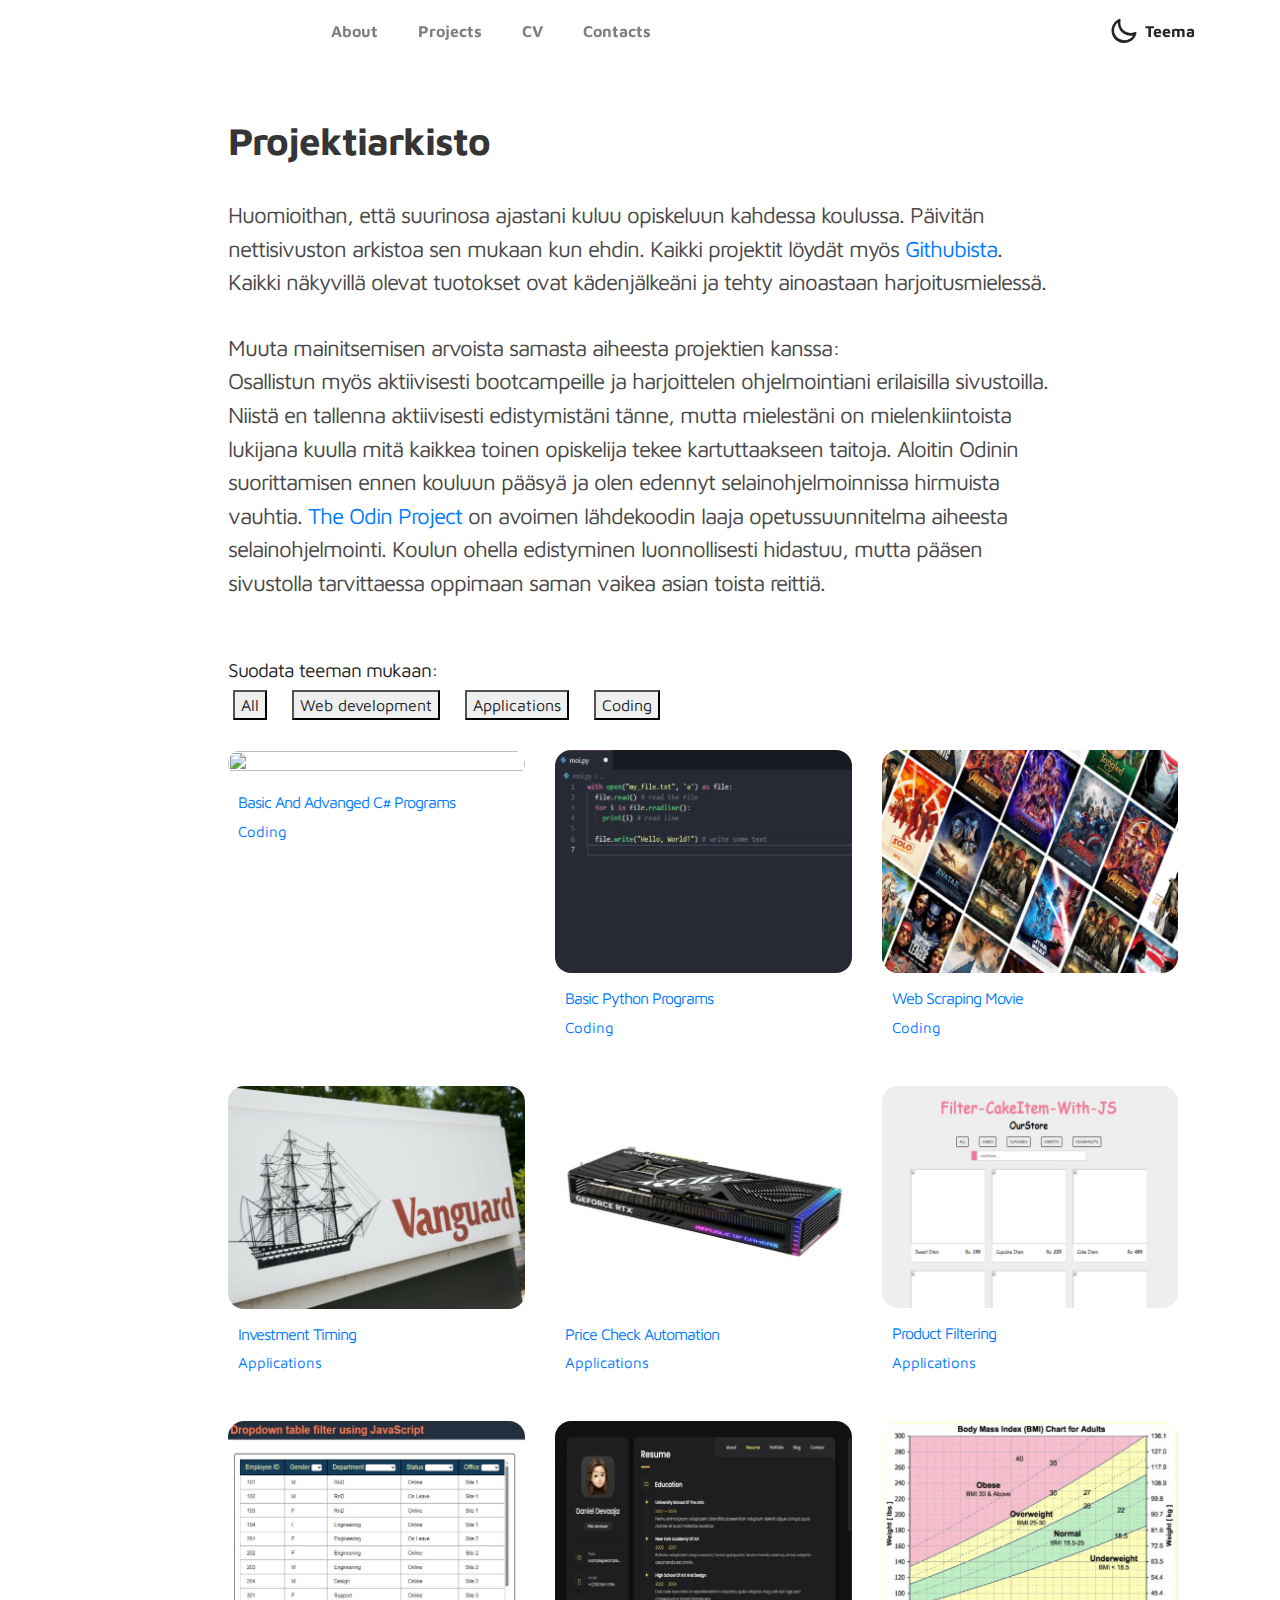
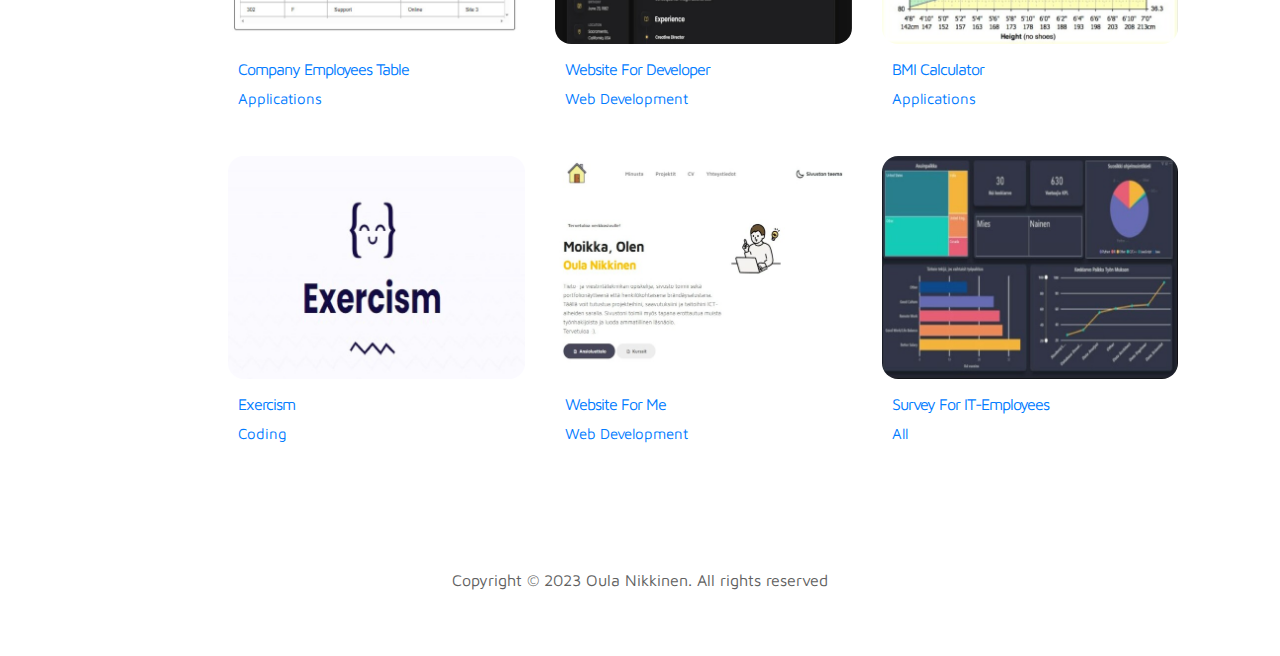
==== commit f44882e9: "Updated portfolio with new project" ====
--- a/portfolio.html
+++ b/portfolio.html
@@ -146,6 +146,22 @@
             </div>
             <!--KAIKKI TYÖT-->
             <ul class="project-list">
+		    
+		<li class="project-item  active" data-filter-item data-category="coding">
+                <a target="_blank" href="https://oula.notion.site/C-813fbe6c245b466bbe7c83221b754bf8t" class="box-link">
+
+                  <figure class="project-img">
+                    <div class="project-item-icon-box">
+                      <ion-icon name="eye-outline"></ion-icon>
+                    </div>
+                    <img src="./assets/images/csharp.jpg" alt="" loading="lazy">
+                  </figure>
+
+                  <h3 class="project-title">Basic and Advanged C# programs</h3>
+
+                  <p class="project-category">Coding</p>
+                </a>
+              </li>
 
               <li class="project-item  active" data-filter-item data-category="coding">
                 <a target="_blank" href="https://github.com/0ulis/Python-ohjelmat" class="box-link">
@@ -388,4 +404,4 @@
     </section>
 
   </body>
-</html>+</html>
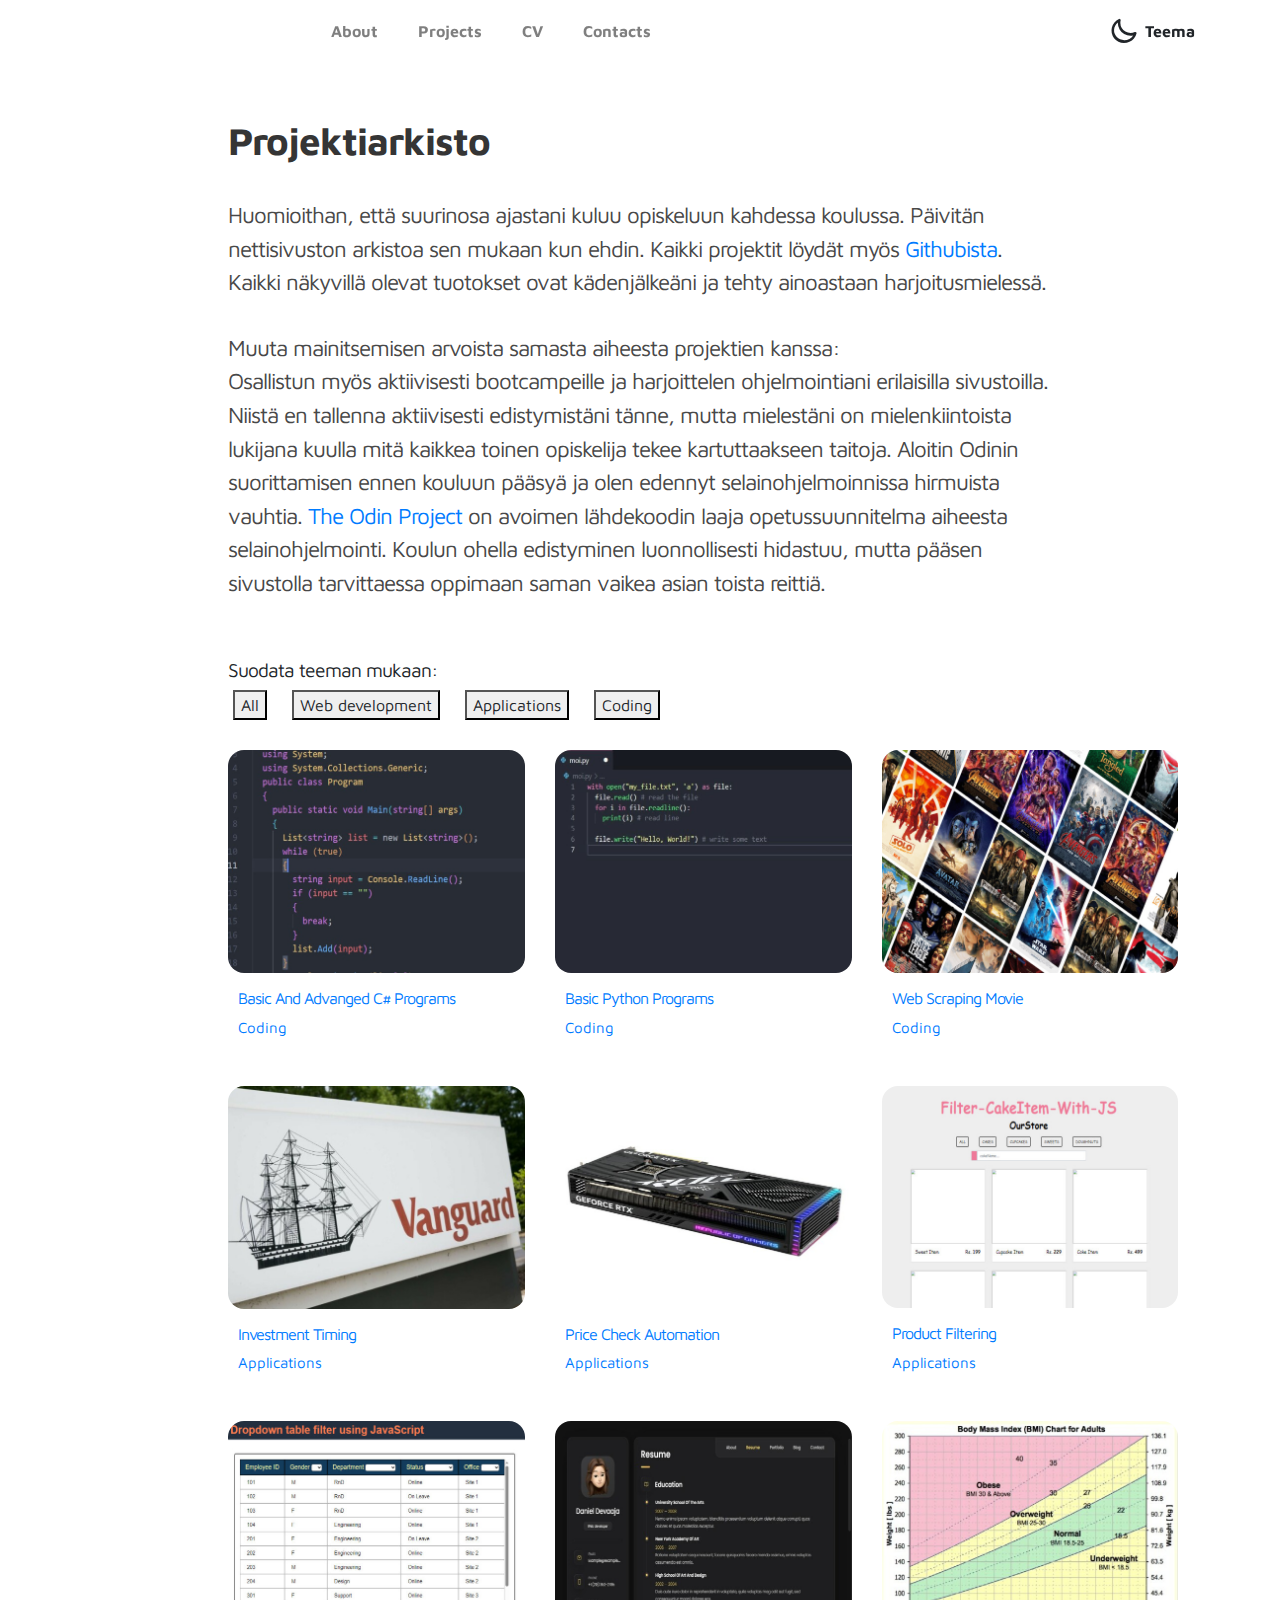
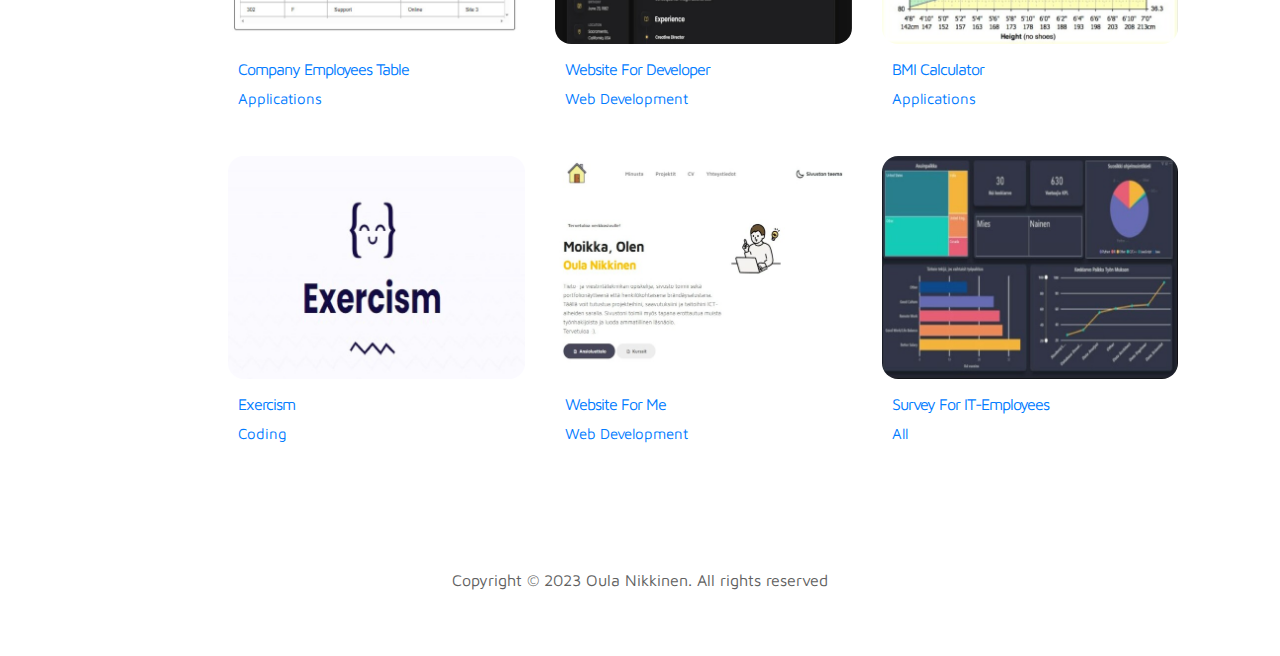
==== commit d8e247a5: "Updated main code with handy comment for future self" ====
--- a/portfolio.html
+++ b/portfolio.html
@@ -145,6 +145,8 @@
 
             </div>
             <!--KAIKKI TYÖT-->
+		<!-- KÄYTÄ KUVILLE KOKOA 600 x 451-->
+		  
             <ul class="project-list">
 		    
 		<li class="project-item  active" data-filter-item data-category="coding">
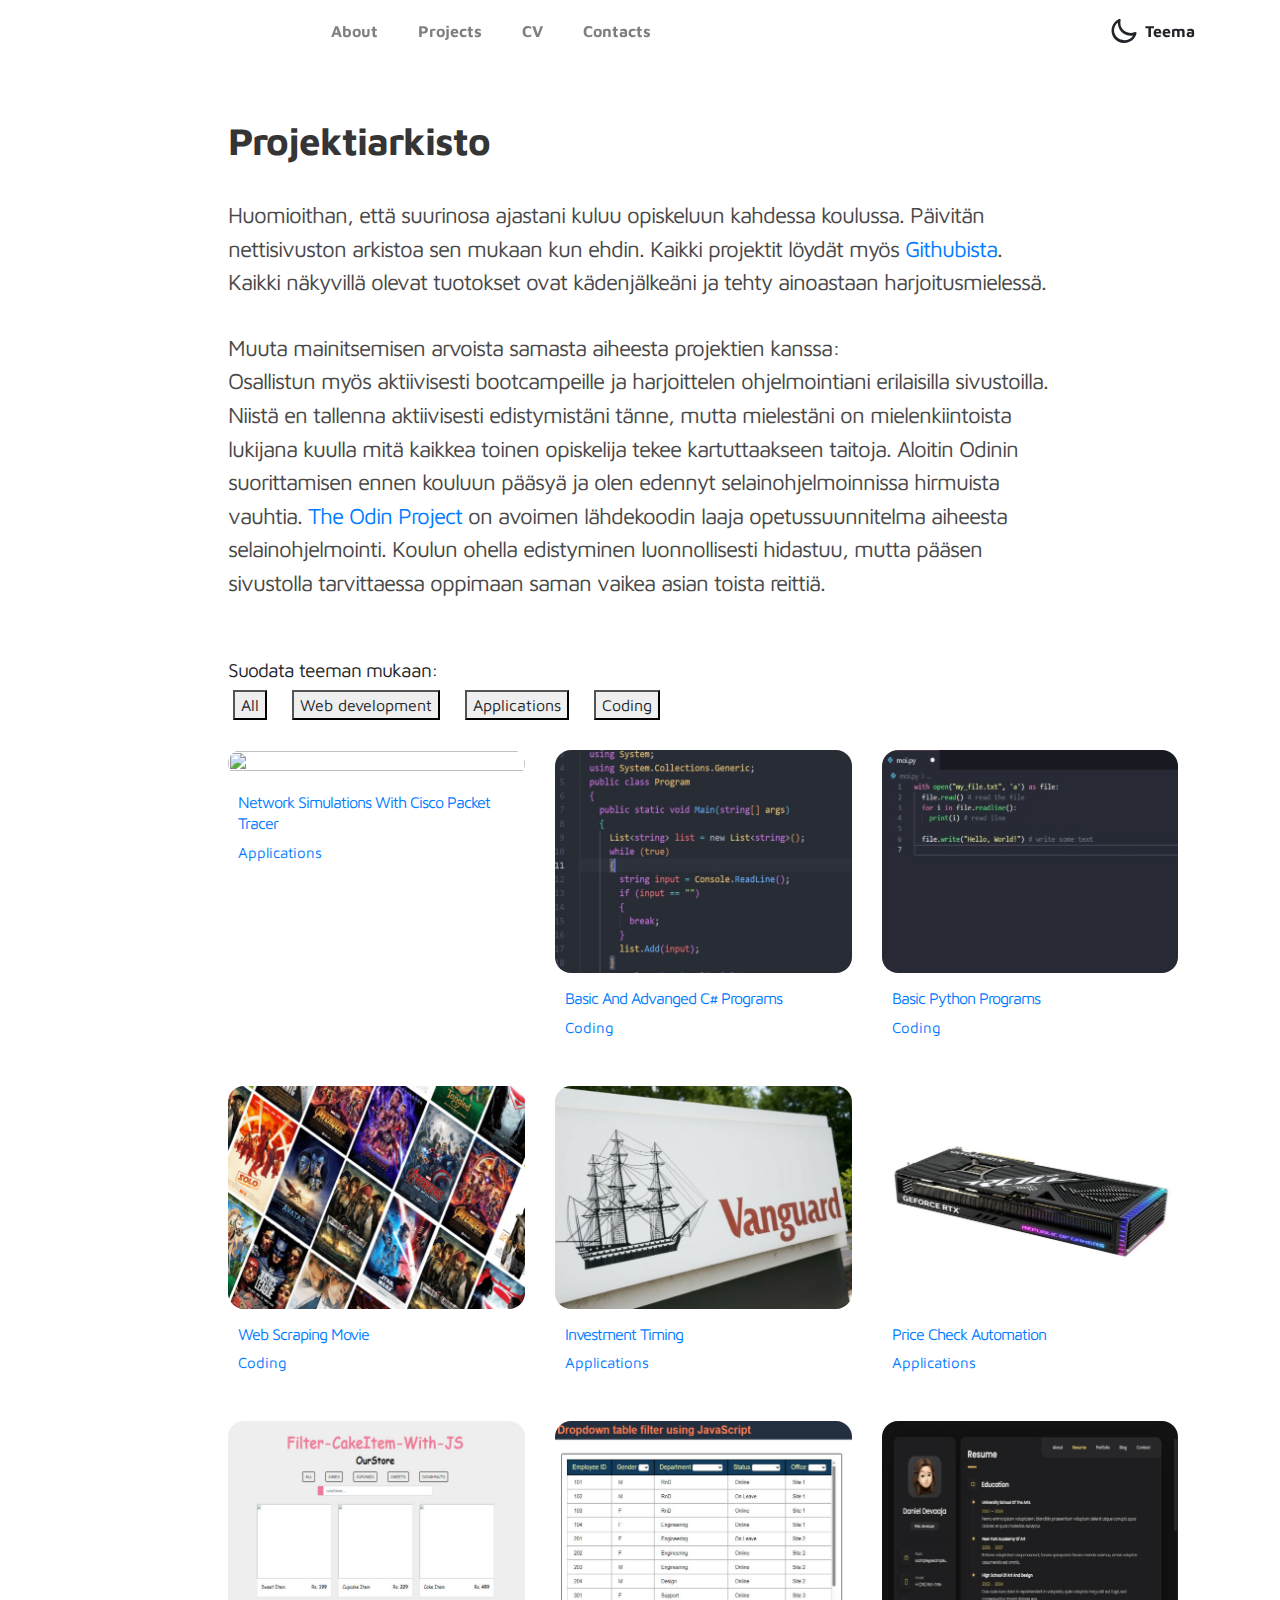
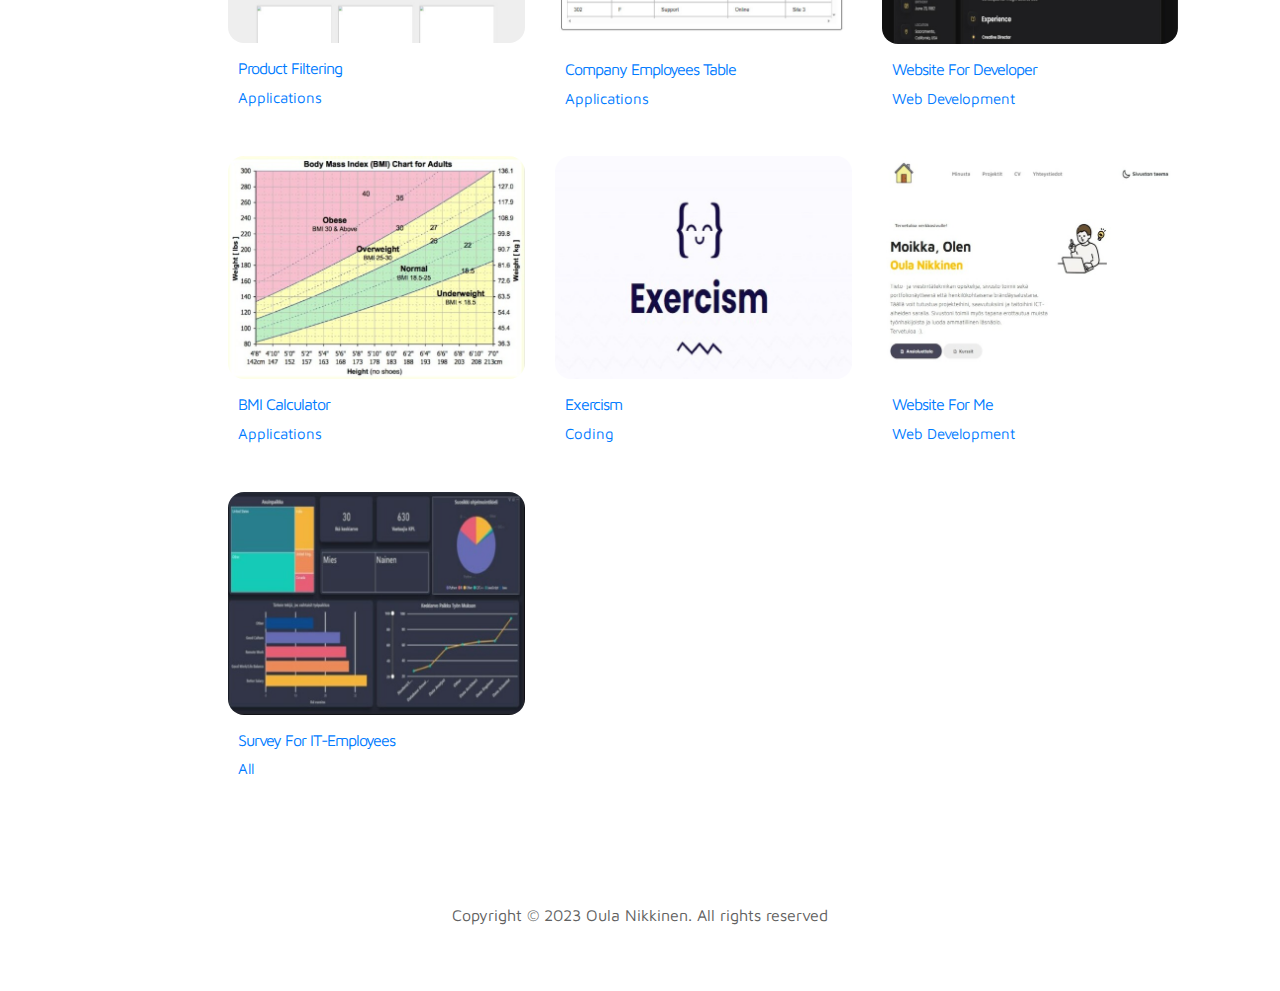
==== commit e05f9a35: "Update portfolio.html" ====
--- a/portfolio.html
+++ b/portfolio.html
@@ -148,9 +148,25 @@
 		<!-- KÄYTÄ KUVILLE KOKOA 600 x 451-->
 		  
             <ul class="project-list">
+
+		<li class="project-item  active" data-filter-item data-category="applications">
+                <a target="_blank" href="https://www.notion.so/oula/IP-verkot-ja-Cisco-Packet-Tracer-9024fe6cabe2433b9a7c9887c16cc637" class="box-link">
+
+                  <figure class="project-img">
+                    <div class="project-item-icon-box">
+                      <ion-icon name="eye-outline"></ion-icon>
+                    </div>
+                    <img src="./assets/images/ciscopt.jpg" alt="" loading="lazy">
+                  </figure>
+
+                  <h3 class="project-title">Network simulations with Cisco Packet Tracer</h3>
+
+                  <p class="project-category">Applications</p>
+                </a>
+              </li>
 		    
 		<li class="project-item  active" data-filter-item data-category="coding">
-                <a target="_blank" href="https://oula.notion.site/C-813fbe6c245b466bbe7c83221b754bf8t" class="box-link">
+                <a target="_blank" href="https://oula.notion.site/oula/Projekti-ICT-insin-ri-17044acdfa85460eb3751293eb66061c" class="box-link">
 
                   <figure class="project-img">
                     <div class="project-item-icon-box">
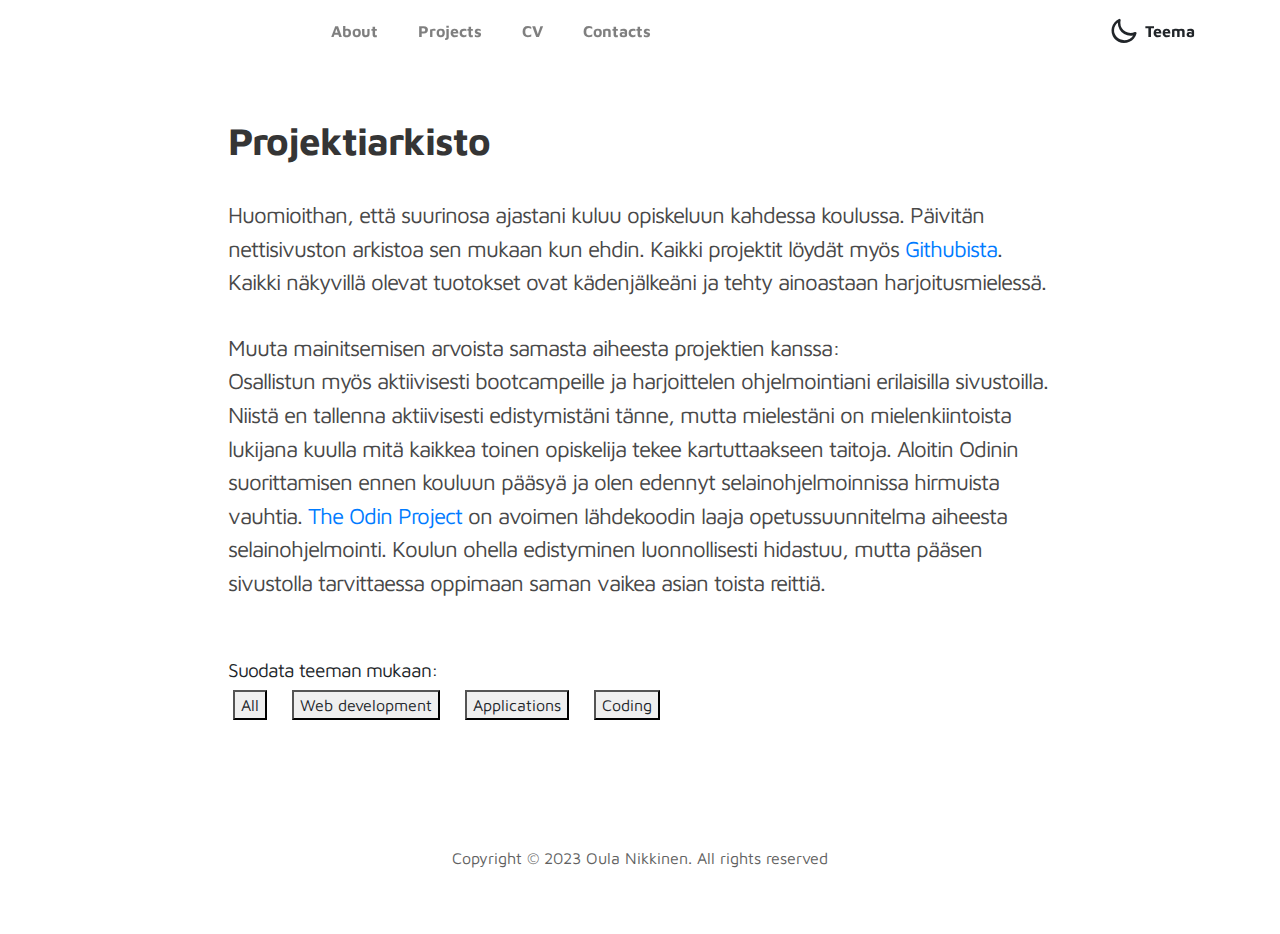
==== commit 7f04d8f7: "Updating portfolio" ====
--- a/portfolio.html
+++ b/portfolio.html
@@ -145,7 +145,7 @@
 
             </div>
             <!--KAIKKI TYÖT-->
-		<!-- KÄYTÄ KUVILLE KOKOA 600 x 451-->
+		<!-- KÄYTÄ KUVILLE KOKOA 600 x 451
 		  
             <ul class="project-list">
 
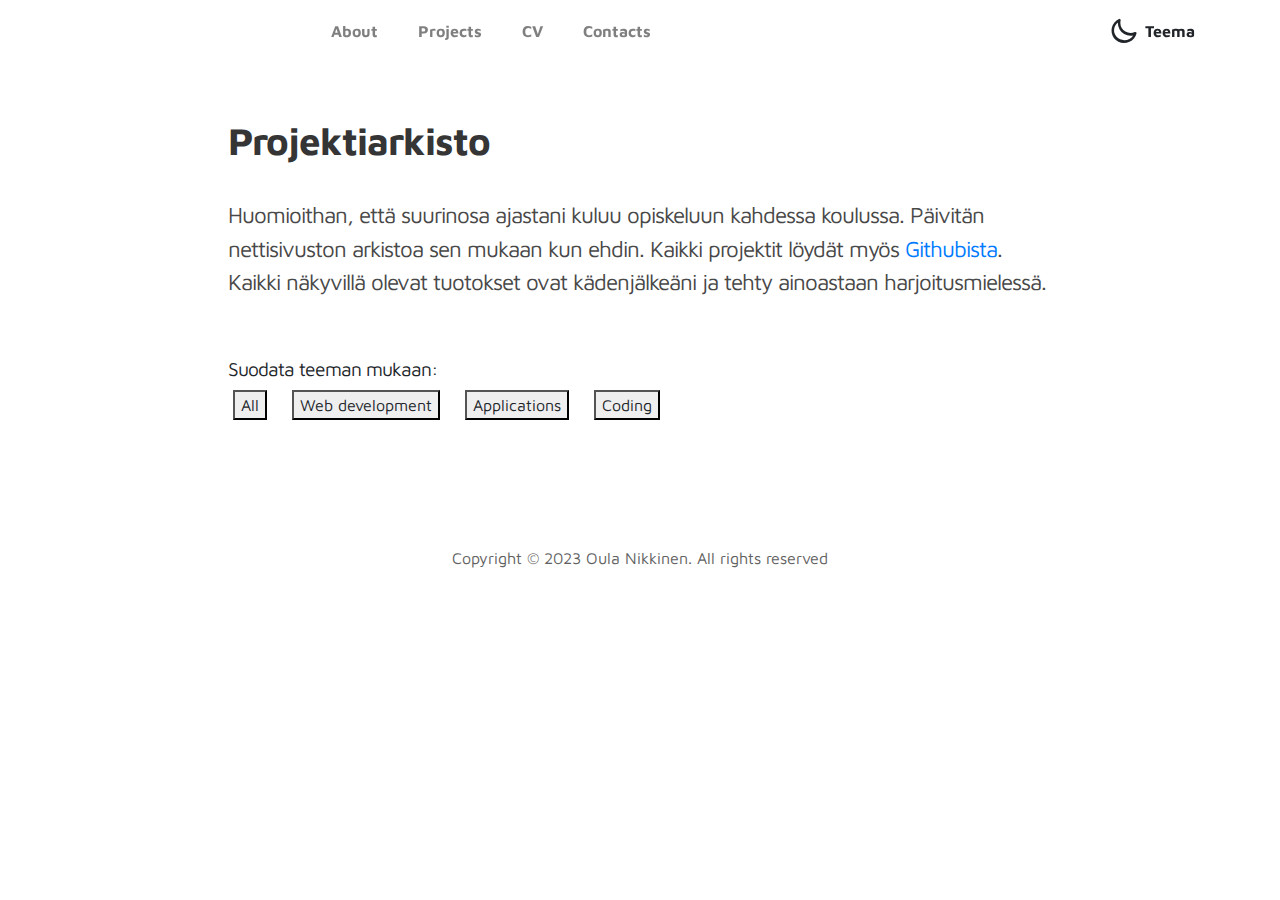
==== commit 6b26d26c: "Updating portfolio" ====
--- a/portfolio.html
+++ b/portfolio.html
@@ -79,10 +79,10 @@
         <h2>Projektiarkisto</h2><br>
         <h3><small> Huomioithan, että suurinosa ajastani kuluu opiskeluun kahdessa koulussa. Päivitän nettisivuston arkistoa sen mukaan kun ehdin. Kaikki projektit löydät myös <a href="https://github.com/0ulis?tab=repositories">Githubista</a>. Kaikki näkyvillä olevat tuotokset ovat kädenjälkeäni ja tehty ainoastaan harjoitusmielessä.</small></h3>
         <br>
-        <h3><small> Muuta mainitsemisen arvoista samasta aiheesta projektien kanssa:
+        <!--<h3><small> Muuta mainitsemisen arvoista samasta aiheesta projektien kanssa:
         <br>
         Osallistun myös aktiivisesti bootcampeille ja harjoittelen ohjelmointiani erilaisilla sivustoilla. Niistä en tallenna aktiivisesti edistymistäni tänne, mutta mielestäni on mielenkiintoista lukijana kuulla mitä kaikkea toinen opiskelija tekee kartuttaakseen taitoja. Aloitin Odinin suorittamisen ennen kouluun pääsyä ja olen edennyt selainohjelmoinnissa hirmuista vauhtia. <a target="_blank" href="https://www.theodinproject.com/">The Odin Project</a> on avoimen lähdekoodin laaja opetussuunnitelma aiheesta selainohjelmointi. Koulun ohella edistyminen luonnollisesti hidastuu, mutta pääsen sivustolla tarvittaessa oppimaan saman vaikea asian toista reittiä. </small></h3>
-        <br>
+        <br>-->
         <br>
         <h4><small>Suodata  teeman mukaan:</small></h4>
         
